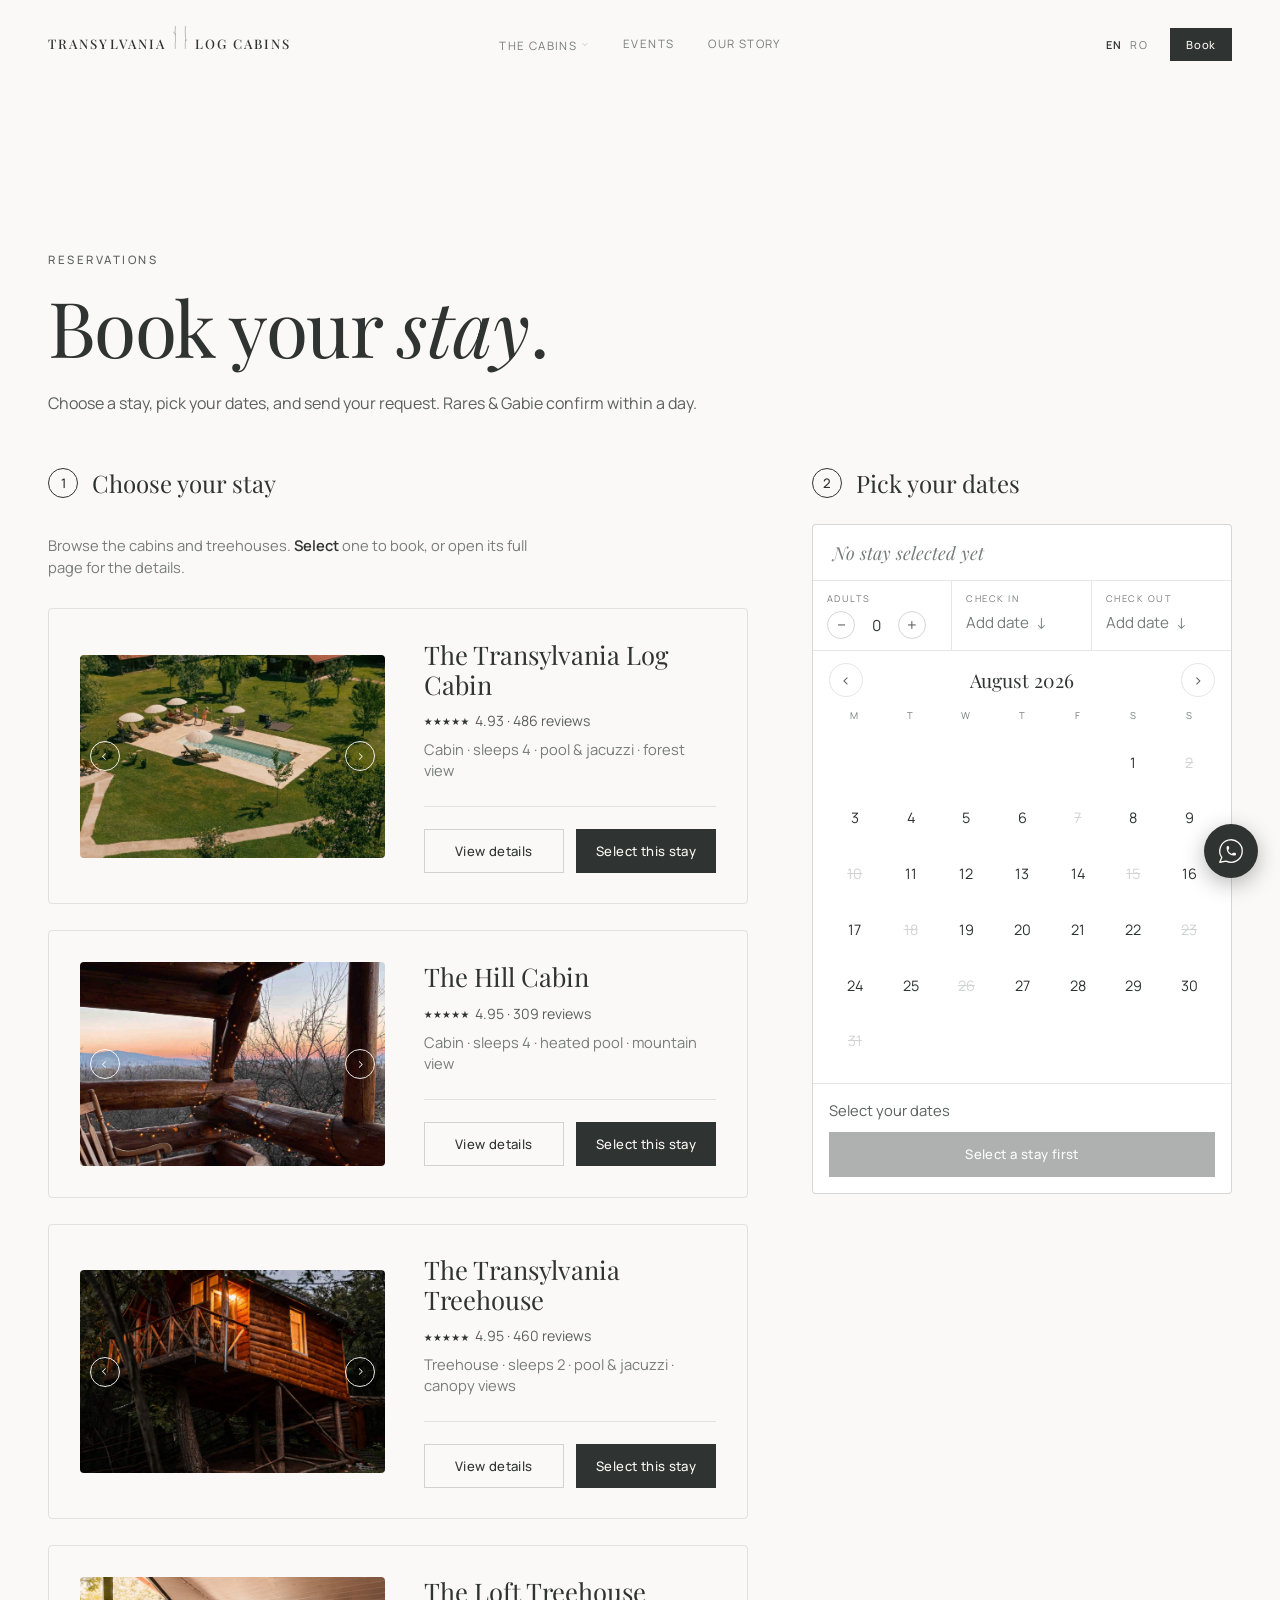
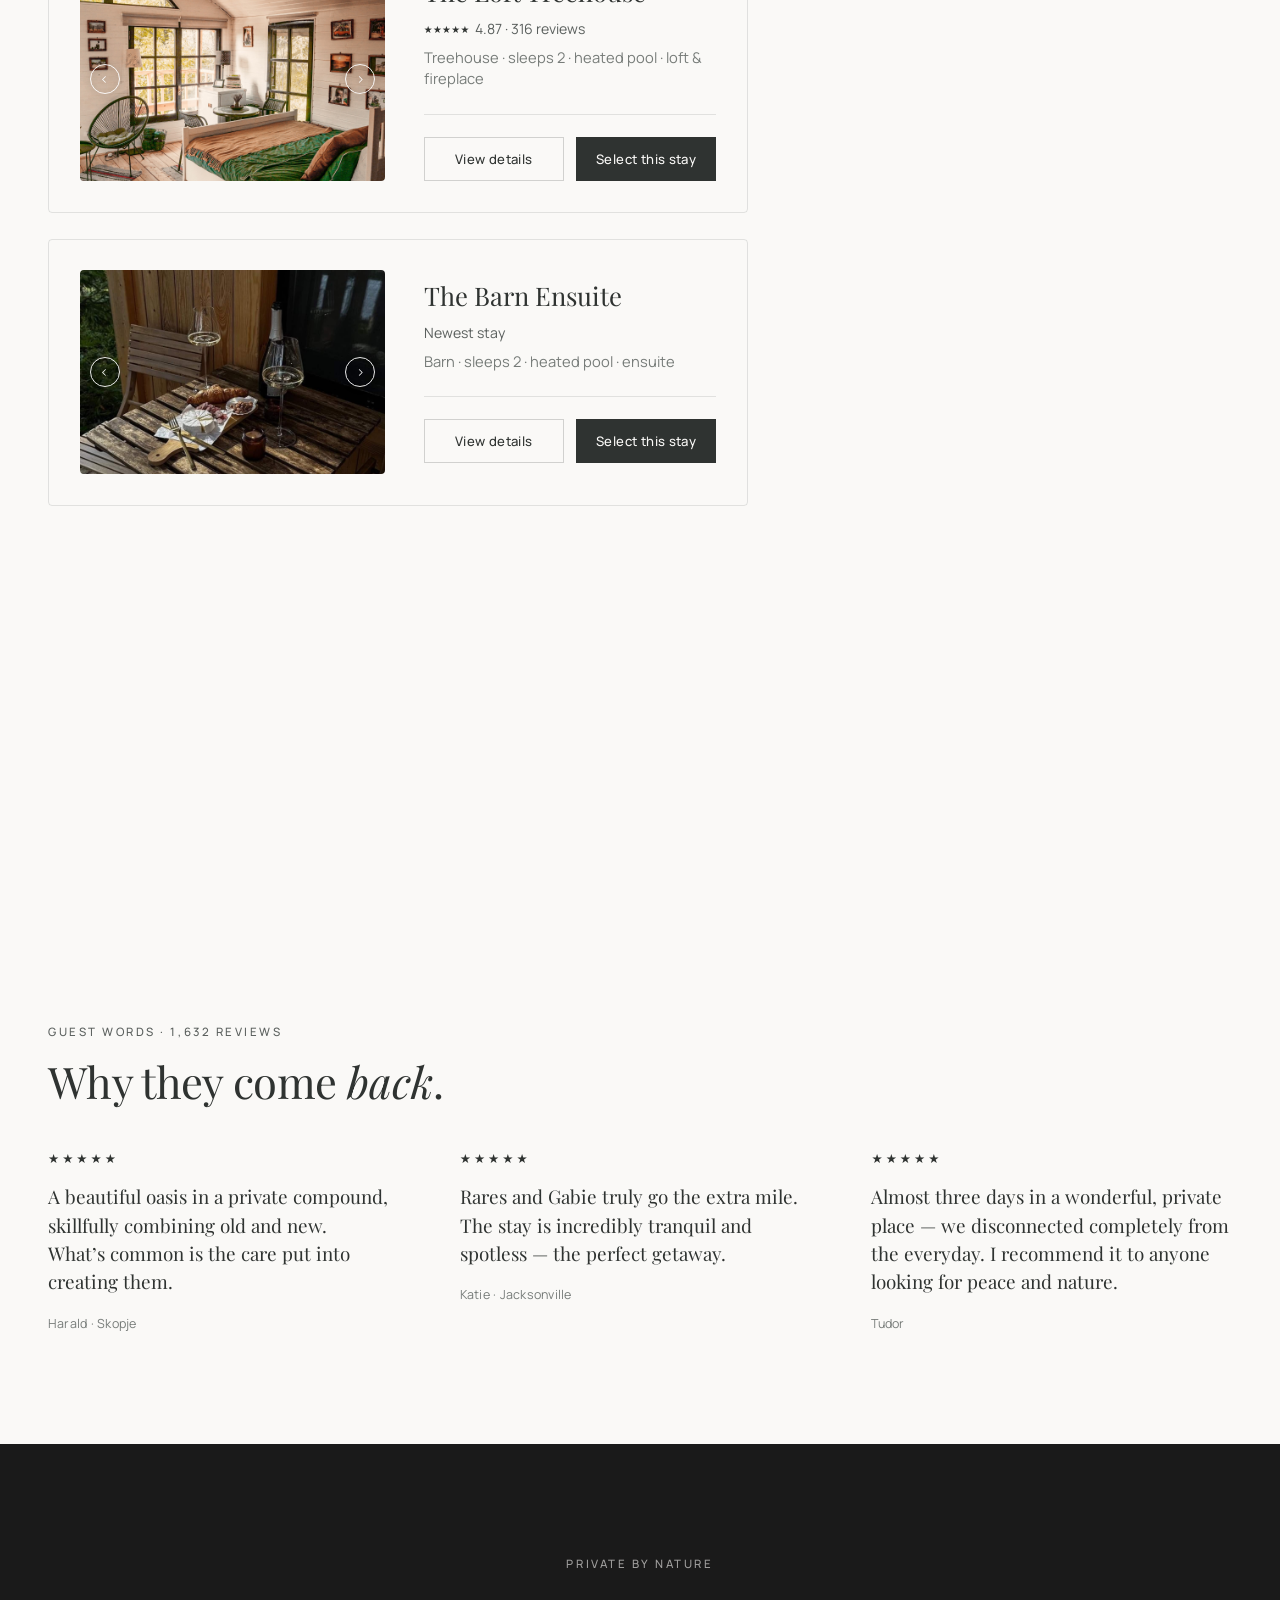
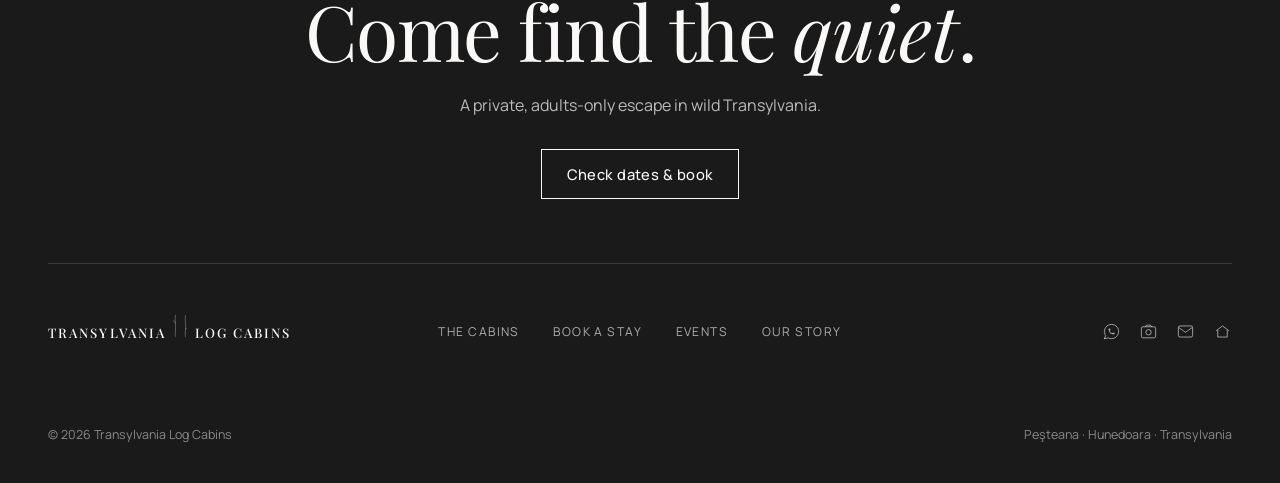
==== book.html @ 5adc0f2d "Booking popup polish: tighter spacing + clearer type hierarchy (centered header, left form); Send is" ====
<!doctype html>
<html lang="en">
<head>
  <meta charset="utf-8">
  <meta name="viewport" content="width=device-width, initial-scale=1">
  <meta name="color-scheme" content="light">
  <title>Book a stay &middot; Transylvania Log Cabins</title>
  <meta name="description" content="Choose a cabin or treehouse, pick your dates, and send your request to Rares &amp; Gabie — they confirm your dates within a day.">
  <link rel="preconnect" href="https://fonts.googleapis.com">
  <link rel="preconnect" href="https://fonts.gstatic.com" crossorigin>
  <link href="https://fonts.googleapis.com/css2?family=Manrope:wght@300;400;500;600&family=Playfair+Display:ital,wght@0,400;0,500;0,600;1,400&display=swap" rel="stylesheet">
  <link rel="stylesheet" href="ds/tlc.css?v=219">
</head>
<body>
  <div data-tlc-nav data-active="book"></div>
  <main>
    <section class="section" style="padding-bottom:clamp(30px,4vw,52px)">
      <div class="section-head">
        <span class="eyebrow">Reservations</span>
        <h1 class="display">Book your <span class="script">stay</span>.</h1>
        <p class="lead">Choose a stay, pick your dates, and send your request. Rares &amp; Gabie confirm within a day.</p>
      </div>
    </section>

    <section class="section" style="padding-top:0">
      <div class="book-layout" data-step="1">
        <div class="book-col-stay">
          <div class="book-step"><span class="book-step-num">1</span><span class="book-step-title">Choose your stay</span></div>
          <p class="book-step-hint">Browse the cabins and treehouses. <strong>Select</strong> one to book, or open its full page for the details.</p>
          <div class="book-picks">
            <div class="book-pick" data-stay="log-cabin" data-rate="175" data-name="The Transylvania Log Cabin" data-cap="4">
              <div class="book-pick-carousel">
                <div class="bpc-track"><figure><img src="photos/log-cabin/04.jpg" alt="The Transylvania Log Cabin" loading="lazy"></figure><figure><img src="photos/log-cabin/01.jpg" alt="The Transylvania Log Cabin" loading="lazy"></figure><figure><img src="photos/log-cabin/09.jpg" alt="The Transylvania Log Cabin" loading="lazy"></figure><figure><img src="photos/log-cabin/10.jpg" alt="The Transylvania Log Cabin" loading="lazy"></figure><figure><img src="photos/log-cabin/11.jpg" alt="The Transylvania Log Cabin" loading="lazy"></figure><figure><img src="photos/log-cabin/02.jpg" alt="The Transylvania Log Cabin" loading="lazy"></figure></div>
                <button type="button" class="bpc-btn prev" aria-label="Previous photo">&#8249;</button>
                <button type="button" class="bpc-btn next" aria-label="Next photo">&#8250;</button>
              </div>
              <div class="book-pick-body">
                <span class="book-pick-name">The Transylvania Log Cabin</span>
                <span class="book-pick-rating"><span class="sc-star">&#9733;&#9733;&#9733;&#9733;&#9733;</span> 4.93 &middot; 486 reviews</span>
                <span class="book-pick-meta">Cabin &middot; sleeps 4 &middot; pool &amp; jacuzzi &middot; forest view</span>
                <div class="book-pick-actions">
                  <button type="button" class="btn book-select">Select this stay</button>
                  <a class="btn btn-line book-details" href="stays/log-cabin.html">View details</a>
                </div>
              </div>
            </div>
            <div class="book-pick" data-stay="hill-cabin" data-rate="165" data-name="The Hill Cabin" data-cap="4">
              <div class="book-pick-carousel">
                <div class="bpc-track"><figure><img src="photos/hill/13.jpg" alt="The Hill Cabin" loading="lazy"></figure><figure><img src="photos/hill/03.jpg" alt="The Hill Cabin" loading="lazy"></figure><figure><img src="photos/hill/08.jpg" alt="The Hill Cabin" loading="lazy"></figure><figure><img src="photos/hill/06.jpg" alt="The Hill Cabin" loading="lazy"></figure><figure><img src="photos/hill/11.jpg" alt="The Hill Cabin" loading="lazy"></figure><figure><img src="photos/hill/05.jpg" alt="The Hill Cabin" loading="lazy"></figure></div>
                <button type="button" class="bpc-btn prev" aria-label="Previous photo">&#8249;</button>
                <button type="button" class="bpc-btn next" aria-label="Next photo">&#8250;</button>
              </div>
              <div class="book-pick-body">
                <span class="book-pick-name">The Hill Cabin</span>
                <span class="book-pick-rating"><span class="sc-star">&#9733;&#9733;&#9733;&#9733;&#9733;</span> 4.95 &middot; 309 reviews</span>
                <span class="book-pick-meta">Cabin &middot; sleeps 4 &middot; heated pool &middot; mountain view</span>
                <div class="book-pick-actions">
                  <button type="button" class="btn book-select">Select this stay</button>
                  <a class="btn btn-line book-details" href="stays/hill-cabin.html">View details</a>
                </div>
              </div>
            </div>
            <div class="book-pick" data-stay="treehouse" data-rate="155" data-name="The Transylvania Treehouse" data-cap="2">
              <div class="book-pick-carousel">
                <div class="bpc-track"><figure><img src="photos/treehouse/04.jpg" alt="The Transylvania Treehouse" loading="lazy"></figure><figure><img src="photos/treehouse/07.jpg" alt="The Transylvania Treehouse" loading="lazy"></figure><figure><img src="photos/treehouse/03.jpg" alt="The Transylvania Treehouse" loading="lazy"></figure><figure><img src="photos/treehouse/06.jpg" alt="The Transylvania Treehouse" loading="lazy"></figure><figure><img src="photos/treehouse/05.jpg" alt="The Transylvania Treehouse" loading="lazy"></figure><figure><img src="photos/treehouse/02.jpg" alt="The Transylvania Treehouse" loading="lazy"></figure></div>
                <button type="button" class="bpc-btn prev" aria-label="Previous photo">&#8249;</button>
                <button type="button" class="bpc-btn next" aria-label="Next photo">&#8250;</button>
              </div>
              <div class="book-pick-body">
                <span class="book-pick-name">The Transylvania Treehouse</span>
                <span class="book-pick-rating"><span class="sc-star">&#9733;&#9733;&#9733;&#9733;&#9733;</span> 4.95 &middot; 460 reviews</span>
                <span class="book-pick-meta">Treehouse &middot; sleeps 2 &middot; pool &amp; jacuzzi &middot; canopy views</span>
                <div class="book-pick-actions">
                  <button type="button" class="btn book-select">Select this stay</button>
                  <a class="btn btn-line book-details" href="stays/treehouse.html">View details</a>
                </div>
              </div>
            </div>
            <div class="book-pick" data-stay="loft-treehouse" data-rate="145" data-name="The Loft Treehouse" data-cap="2">
              <div class="book-pick-carousel">
                <div class="bpc-track"><figure><img src="photos/loft-treehouse/01.jpg" alt="The Loft Treehouse" loading="lazy"></figure><figure><img src="photos/loft-treehouse/13.jpg" alt="The Loft Treehouse" loading="lazy"></figure><figure><img src="photos/loft-treehouse/09.jpg" alt="The Loft Treehouse" loading="lazy"></figure><figure><img src="photos/loft-treehouse/04.jpg" alt="The Loft Treehouse" loading="lazy"></figure><figure><img src="photos/loft-treehouse/07.jpg" alt="The Loft Treehouse" loading="lazy"></figure><figure><img src="photos/loft-treehouse/14.jpg" alt="The Loft Treehouse" loading="lazy"></figure></div>
                <button type="button" class="bpc-btn prev" aria-label="Previous photo">&#8249;</button>
                <button type="button" class="bpc-btn next" aria-label="Next photo">&#8250;</button>
              </div>
              <div class="book-pick-body">
                <span class="book-pick-name">The Loft Treehouse</span>
                <span class="book-pick-rating"><span class="sc-star">&#9733;&#9733;&#9733;&#9733;&#9733;</span> 4.87 &middot; 316 reviews</span>
                <span class="book-pick-meta">Treehouse &middot; sleeps 2 &middot; heated pool &middot; loft &amp; fireplace</span>
                <div class="book-pick-actions">
                  <button type="button" class="btn book-select">Select this stay</button>
                  <a class="btn btn-line book-details" href="stays/loft-treehouse.html">View details</a>
                </div>
              </div>
            </div>
            <div class="book-pick" data-stay="barn-ensuite" data-rate="115" data-name="The Barn Ensuite" data-cap="2">
              <div class="book-pick-carousel">
                <div class="bpc-track"><figure><img src="photos/barn-ensuite/05.jpg" alt="The Barn Ensuite" loading="lazy"></figure><figure><img src="photos/barn-ensuite/04.jpg" alt="The Barn Ensuite" loading="lazy"></figure><figure><img src="photos/barn-ensuite/09.jpg" alt="The Barn Ensuite" loading="lazy"></figure><figure><img src="photos/barn-ensuite/08.jpg" alt="The Barn Ensuite" loading="lazy"></figure><figure><img src="photos/barn-ensuite/06.jpg" alt="The Barn Ensuite" loading="lazy"></figure><figure><img src="photos/barn-ensuite/01.jpg" alt="The Barn Ensuite" loading="lazy"></figure></div>
                <button type="button" class="bpc-btn prev" aria-label="Previous photo">&#8249;</button>
                <button type="button" class="bpc-btn next" aria-label="Next photo">&#8250;</button>
              </div>
              <div class="book-pick-body">
                <span class="book-pick-name">The Barn Ensuite</span>
                <span class="book-pick-rating">Newest stay</span>
                <span class="book-pick-meta">Barn &middot; sleeps 2 &middot; heated pool &middot; ensuite</span>
                <div class="book-pick-actions">
                  <button type="button" class="btn book-select">Select this stay</button>
                  <a class="btn btn-line book-details" href="stays/barn-ensuite.html">View details</a>
                </div>
              </div>
            </div>
          </div>
          <button type="button" class="btn book-continue" id="bookContinue" disabled>Select a stay to continue</button>
        </div>
        <aside>
          <button type="button" class="book-back" id="bookBack">&larr; Change stay</button>
          <div class="book-step"><span class="book-step-num">2</span><span class="book-step-title">Pick your dates</span></div>
          <div class="bw bw-side">
            <div class="bw-selected empty" id="bwStay">No stay selected yet</div>
            <div class="bw-bar">
              <div class="bw-field bw-field-adults"><span class="bw-lab">Adults</span><div class="bw-stepper"><button type="button" class="bw-step-btn" data-step="-1" aria-label="Fewer adults">&minus;</button><span class="bw-step-val" id="bwGuests" data-max="4">0</span><button type="button" class="bw-step-btn" data-step="1" aria-label="More adults">+</button></div></div>
              <div class="bw-field bw-date" id="bwFieldIn"><span class="bw-lab">Check in</span><span class="bw-val" id="bwIn">Add date</span></div>
              <div class="bw-field bw-date" id="bwFieldOut"><span class="bw-lab">Check out</span><span class="bw-val" id="bwOut">Add date</span></div>
            </div>
            <div class="bw-cal">
              <div class="bw-cal-head"><button type="button" id="bwPrev" aria-label="Previous month">&#8249;</button><span id="bwMonth">August 2026</span><button type="button" id="bwNext" aria-label="Next month">&#8250;</button></div>
              <div class="bw-grid" id="bwGrid"></div>
            </div>
            <div class="bw-foot">
              <div class="bw-price" id="bwPrice" hidden><span class="bw-price-calc" id="bwPriceCalc"></span><span class="bw-price-total" id="bwPriceTotal"></span></div><div class="bw-action"><span class="bw-summary" id="bwSummary">Select your dates</span><button type="button" class="btn" id="bwRequest" disabled>Select a stay first</button></div>
            </div>
          </div>
        </aside>
      </div>
    </section>

    <section class="section" style="padding-top:0">
      <div class="section-head" style="margin-bottom:44px">
        <span class="eyebrow">Guest words &middot; 1,632 reviews</span>
        <h2 class="display-sm">Why they come <span class="script">back</span>.</h2>
      </div>
      <div class="quotes">
        <blockquote class="quote"><div class="stars">&#9733;&#9733;&#9733;&#9733;&#9733;</div><p>A beautiful oasis in a private compound, skillfully combining old and new. What&rsquo;s common is the care put into creating them.</p><footer>Harald &middot; Skopje</footer></blockquote>
        <blockquote class="quote"><div class="stars">&#9733;&#9733;&#9733;&#9733;&#9733;</div><p>Rares and Gabie truly go the extra mile. The stay is incredibly tranquil and spotless &mdash; the perfect getaway.</p><footer>Katie &middot; Jacksonville</footer></blockquote>
        <blockquote class="quote"><div class="stars">&#9733;&#9733;&#9733;&#9733;&#9733;</div><p>Almost three days in a wonderful, private place &mdash; we disconnected completely from the everyday. I recommend it to anyone looking for peace and nature.</p><footer>Tudor</footer></blockquote>
      </div>
    </section>

    <!-- Mobile-only sticky action bar: keeps the primary CTA reachable without scrolling.
         Its buttons delegate to the existing inline Continue / Request handlers. -->
    <div class="book-cta-bar" id="bookCtaBar" aria-hidden="true">
      <div class="book-cta-info">
        <span class="book-cta-label" id="bookCtaLabel">Select a stay</span>
        <span class="book-cta-sub" id="bookCtaSub">Step 1 of 2</span>
      </div>
      <button type="button" class="btn" id="bookCtaBtn" disabled>Continue &rarr;</button>
    </div>
  </main>

  <!-- Review-and-send popup: opens on "Request to book"; keeps the calendar page uncluttered -->
  <div class="tlc-modal-backdrop" id="reqModal" aria-hidden="true">
    <div class="tlc-modal" role="dialog" aria-modal="true" aria-labelledby="rmTitle">
      <button type="button" class="tlc-modal-x" id="rmClose" aria-label="Close">&times;</button>
      <span class="eyebrow">Almost there</span>
      <h3 id="rmTitle">Send your <span class="script">request</span>.</h3>
      <p class="rm-summary" id="rmSummary"></p>
      <label class="rm-label" for="rmPhone">Your phone number</label>
      <input type="tel" id="rmPhone" class="rm-input" placeholder="+40 7xx xxx xxx" autocomplete="tel">
      <label class="rm-label" for="rmMsg">Your message <span>&mdash; edit it if you like</span></label>
      <textarea id="rmMsg" class="rm-textarea" rows="6"></textarea>
      <div class="tlc-modal-actions">
        <a class="btn is-disabled" id="rmSend" href="#" target="_blank" rel="noopener">Send on WhatsApp</a>
      </div>
      <p class="rm-note">This opens WhatsApp with your message ready to send to Rares &amp; Gabie.</p>
      <button type="button" class="rm-back" id="rmBack">&larr; Back</button>
    </div>
  </div>

  <div data-tlc-footer></div>
  <script src="ds/tlc.js?v=208"></script>
  <script>TLC.init({ active:"book", heroNav:false });</script>
  <script>
  (function(){
    var MN=['January','February','March','April','May','June','July','August','September','October','November','December'];
    var year=2026, month=7, ci=null, co=null, priceTotal=0, priceNights=0;
    var grid=document.getElementById('bwGrid'), ml=document.getElementById('bwMonth');
    var inEl=document.getElementById('bwIn'), outEl=document.getElementById('bwOut'), sum=document.getElementById('bwSummary'), g=document.getElementById('bwGuests');
    var gmax=+g.getAttribute('data-max')||2, adults=+g.textContent||0, stayLabel=document.getElementById('bwStay');
    var requestBtn=document.getElementById('bwRequest');
    if(!grid) return;
    function off(y,m,d){ return (((d*3)+(m*5))%8)<2; }
    function cmp(a,b){ return (a.y-b.y)||(a.m-b.m)||(a.d-b.d); }
    function fmt(o){ return o? (o.d+' '+MN[o.m].slice(0,3)) : 'Add date'; }
    function render(){ ml.textContent=MN[month]+' '+year;
      var h='<span class="dow">M</span><span class="dow">T</span><span class="dow">W</span><span class="dow">T</span><span class="dow">F</span><span class="dow">S</span><span class="dow">S</span>';
      var lead=(new Date(year,month,1).getDay()+6)%7, days=new Date(year,month+1,0).getDate();
      for(var i=0;i<lead;i++) h+='<span class="bw-day blank"></span>';
      for(var d=1;d<=days;d++){ var o={y:year,m:month,d:d}, c='bw-day'+(off(year,month,d)?' off':'');
        if(ci&&cmp(o,ci)===0) c+=' sel'; if(co&&cmp(o,co)===0) c+=' sel';
        if(ci&&co&&cmp(o,ci)>0&&cmp(o,co)<0) c+=' inrange';
        h+='<span class="'+c+'" data-d="'+d+'">'+d+'</span>'; } grid.innerHTML=h; }
    function foot(){ inEl.textContent=fmt(ci); inEl.classList.toggle('set',!!ci); outEl.textContent=fmt(co); outEl.classList.toggle('set',!!co);
      if(ci&&co){ sum.textContent = adults>=1 ? '' : 'Add your guests'; } else sum.textContent='Select your dates'; if(typeof refreshRequest==='function') refreshRequest(); updatePrice(); if(typeof updateCtaBar==='function') updateCtaBar(); updateDateUX(); }
    // Highlight the field the user should act on next — guests first, then check-in, then check-out.
    function updateDateUX(){
      var fa=document.querySelector('.bw-field-adults'), fin=document.getElementById('bwFieldIn'), fout=document.getElementById('bwFieldOut');
      if(!fin||!fout) return;
      // No field highlight at all — the date fields keep their static down-arrow cue.
      [fa,fin,fout].forEach(function(el){ if(el) el.classList.remove('is-active'); });
    }
    // Live price = the selected stay's nightly rate × nights, shown above the Request button.
    function updatePrice(){
      var el=document.getElementById('bwPrice'); if(!el) return;
      var rate = selected ? +selected.getAttribute('data-rate') : 0;
      if(rate && ci && co){
        priceNights=Math.round((new Date(co.y,co.m,co.d)-new Date(ci.y,ci.m,ci.d))/864e5);
        priceTotal=rate*priceNights;
        document.getElementById('bwPriceCalc').textContent='€'+rate+' × '+priceNights+' night'+(priceNights>1?'s':'');
        document.getElementById('bwPriceTotal').textContent='€'+priceTotal;
        el.hidden=false;
      } else { priceTotal=0; priceNights=0; el.hidden=true; }
    }
    grid.addEventListener('click',function(e){ var el=e.target.closest('.bw-day'); if(!el||el.classList.contains('blank')||el.classList.contains('off')) return;
      var o={y:year,m:month,d:+el.dataset.d}; if(!ci||(ci&&co)){ ci=o; co=null; } else if(cmp(o,ci)>0){ co=o; } else { co=ci; ci=o; } render(); foot(); });
    document.getElementById('bwPrev').addEventListener('click',function(){ month--; if(month<0){month=11;year--;} render(); });
    document.getElementById('bwNext').addEventListener('click',function(){ month++; if(month>11){month=0;year++;} render(); });
    Array.prototype.forEach.call(document.querySelectorAll('.bw-step-btn'),function(b){ b.addEventListener('click',function(){ adults=Math.max(0,Math.min(gmax,adults+(+b.getAttribute('data-step')))); g.textContent=adults; foot(); }); });

    // --- Stay selection: click Select to choose (or click again to deselect) ---
    var picks=document.querySelectorAll('.book-pick');
    var selected=null;
    var cont=document.getElementById('bookContinue');
    function setBtn(p,on){ var b=p.querySelector('.book-select'); if(b) b.textContent = on ? 'Selected ✓' : 'Select this stay'; p.classList.toggle('selected', on); }
    function updateStep2(){
      if(selected){
        stayLabel.textContent=selected.getAttribute('data-name'); stayLabel.classList.remove('empty');
        gmax=+selected.getAttribute('data-cap'); adults=Math.min(adults,gmax); g.setAttribute('data-max',gmax); g.textContent=adults;
        if(cont){ cont.disabled=false; cont.textContent='Continue to dates →'; }
      } else {
        stayLabel.textContent='No stay selected yet'; stayLabel.classList.add('empty');
        if(cont){ cont.disabled=true; cont.textContent='Select a stay to continue'; }
      }
      foot();
    }
    // The Request CTA is enabled ONLY when a stay AND both dates are chosen; otherwise it stays
    // disabled and says what's still missing. foot() calls this on every stay/date/guest change.
    function refreshRequest(){
      var ok = !!selected && adults>=1 && !!ci && !!co;
      requestBtn.disabled = !ok;
      requestBtn.textContent = ok ? 'Request to book'
        : !selected ? 'Select a stay first'
        : adults<1 ? 'Add guests first'
        : 'Pick your dates first';
    }
    var col=document.querySelector('.book-col-stay');
    var layoutEl=document.querySelector('.book-layout');
    var asideEl=layoutEl.querySelector('aside');
    var headEl=col.querySelector('.book-step');
    // Desktop: reserve room below the last card so the sticky Step 2 panel can stay pinned even
    // when the bottom card is scrolled up under the header — otherwise it gets dragged off.
    function padForSticky(){
      col.style.paddingBottom='0px';
      if(window.innerWidth<=900) return;
      var last=picks[picks.length-1]; if(!last) return;
      var lastTop=last.getBoundingClientRect().top+window.scrollY;
      var layBottom=layoutEl.getBoundingClientRect().bottom+window.scrollY;
      var need=(lastTop-(100+headEl.offsetHeight))+100+asideEl.offsetHeight-layBottom;
      col.style.paddingBottom=Math.max(0,Math.round(need))+'px';
    }
    // Bring the selected card's top just under the pinned "Choose your stay" header.
    function scrollCardUnderHeader(p){
      if(window.innerWidth<=900) return;
      var y=p.getBoundingClientRect().top+window.scrollY-(100+headEl.offsetHeight+8);
      window.scrollTo({top:Math.max(0,y),behavior:'smooth'});
    }
    Array.prototype.forEach.call(picks,function(p){
      var btn=p.querySelector('.book-select'); if(!btn) return;
      btn.addEventListener('click',function(){
        if(selected===p){ setBtn(p,false); selected=null; }
        else { if(selected) setBtn(selected,false); setBtn(p,true); selected=p; scrollCardUnderHeader(p); }
        updateStep2();
      });
    });

    // --- Mobile sticky action bar: reflects the current step's primary action ---
    var ctaBar=document.getElementById('bookCtaBar');
    var ctaLabel=document.getElementById('bookCtaLabel');
    var ctaSub=document.getElementById('bookCtaSub');
    var ctaBtn=document.getElementById('bookCtaBtn');
    function updateCtaBar(){
      if(!ctaBar) return;
      var onStep2=layoutEl.getAttribute('data-step')==='2', show;
      if(onStep2){
        show=true;
        ctaLabel.textContent=selected?selected.getAttribute('data-name'):'Your stay';
        ctaSub.textContent = priceTotal ? ('€'+priceTotal+' · '+priceNights+' night'+(priceNights>1?'s':'')) : ((sum&&sum.textContent)||'Step 2 of 2');
        ctaBtn.textContent=requestBtn.textContent;
        ctaBtn.disabled=requestBtn.disabled;
      } else {
        show=!!selected;
        if(selected){
          ctaLabel.textContent=selected.getAttribute('data-name');
          ctaSub.textContent='Step 1 of 2';
          ctaBtn.textContent='Continue to dates →';
          ctaBtn.disabled=false;
        }
      }
      ctaBar.classList.toggle('show',show);
      ctaBar.setAttribute('aria-hidden',show?'false':'true');
      document.body.classList.toggle('book-cta-open',show);
    }
    if(ctaBtn) ctaBtn.addEventListener('click',function(){
      if(ctaBtn.disabled) return;
      if(layoutEl.getAttribute('data-step')==='2'){ requestBtn.click(); }
      else { goStep('2'); }
    });

    render(); updateStep2();
    padForSticky(); window.addEventListener('resize',padForSticky);
    // Reveal the header's paper cover only while the header is pinned, so it never
    // paints over the intro copy when the page is scrolled to the top.
    function toggleStuck(){ headEl.classList.toggle('is-stuck', headEl.getBoundingClientRect().top<=101); }
    window.addEventListener('scroll',toggleStuck,{passive:true}); window.addEventListener('resize',toggleStuck); toggleStuck();

    // Mobile wizard: step 1 (choose) -> step 2 (dates) as separate screens.
    var layout=document.querySelector('.book-layout');
    var back=document.getElementById('bookBack');
    function goStep(n){ layout.setAttribute('data-step',n); if(typeof updateCtaBar==='function') updateCtaBar(); var y=layout.getBoundingClientRect().top+window.scrollY-90; window.scrollTo({top:Math.max(0,y),behavior:'smooth'}); }
    if(cont) cont.addEventListener('click',function(){ if(cont.disabled) return; goStep('2'); });
    if(back) back.addEventListener('click',function(){ goStep('1'); });

    // --- Review & send popup: check the info, edit the message, then hand off to WhatsApp ---
    var HOST_WA='40737243214'; // Rares & Gabie's WhatsApp — confirm/replace
    var modal=document.getElementById('reqModal'),
        rmSummary=document.getElementById('rmSummary'),
        rmPhone=document.getElementById('rmPhone'),
        rmMsg=document.getElementById('rmMsg'),
        rmSend=document.getElementById('rmSend'),
        rmBack=document.getElementById('rmBack'),
        rmClose=document.getElementById('rmClose'),
        msgEdited=false;
    function nightsWord(n){ return n+' night'+(n>1?'s':''); }
    function guestsWord(n){ return n+' guest'+(n>1?'s':''); }
    function buildMsg(){
      var name=selected?selected.getAttribute('data-name'):'', phone=rmPhone.value.trim();
      return 'Hi Rares & Gabie! I’d like to request '+name+' from '+fmt(ci)+' to '+fmt(co)+
        ' ('+nightsWord(priceNights)+'), for '+guestsWord(adults)+'.'+
        (phone?(' My phone: '+phone+'.'):'')+' Looking forward to hearing from you!';
    }
    function updateSend(){
      var ok=rmPhone.value.trim().length>=6;
      rmSend.classList.toggle('is-disabled',!ok);
      rmSend.setAttribute('href', ok ? ('https://wa.me/'+HOST_WA+'?text='+encodeURIComponent(rmMsg.value)) : '#');
    }
    function syncMsg(){ if(!msgEdited){ rmMsg.value=buildMsg(); } updateSend(); }
    function openModal(){
      msgEdited=false;
      rmSummary.textContent=selected.getAttribute('data-name')+' · '+fmt(ci)+' → '+fmt(co)+' · '+nightsWord(priceNights)+' · '+guestsWord(adults);
      rmMsg.value=buildMsg(); updateSend();
      modal.classList.add('open'); modal.setAttribute('aria-hidden','false'); document.body.style.overflow='hidden';
      setTimeout(function(){ rmPhone.focus(); },60);
    }
    function closeModal(){ modal.classList.remove('open'); modal.setAttribute('aria-hidden','true'); document.body.style.overflow=''; }
    requestBtn.addEventListener('click',function(){ if(!requestBtn.disabled) openModal(); });
    rmPhone.addEventListener('input',syncMsg);
    rmMsg.addEventListener('input',function(){ msgEdited=true; updateSend(); });
    rmBack.addEventListener('click',closeModal);
    rmClose.addEventListener('click',closeModal);
    modal.addEventListener('click',function(e){ if(e.target===modal) closeModal(); });
    document.addEventListener('keydown',function(e){ if(e.key==='Escape'&&modal.classList.contains('open')) closeModal(); });
    rmSend.addEventListener('click',function(e){ if(rmSend.classList.contains('is-disabled')){ e.preventDefault(); rmPhone.focus(); } else { closeModal(); } });
  })();
  </script>
  <script>
  (function(){ Array.prototype.forEach.call(document.querySelectorAll('.book-pick-carousel'),function(car){
    var track=car.querySelector('.bpc-track');
    Array.prototype.forEach.call(car.querySelectorAll('.bpc-btn'),function(b){
      b.addEventListener('click',function(e){ e.preventDefault(); e.stopPropagation();
        var dir=b.classList.contains('next')?1:-1; track.scrollBy({left:dir*track.clientWidth,behavior:'smooth'}); }); }); }); })();
  </script>
</body>
</html>
---- ds/tlc.css ----
/* ==========================================================================
   TRANSYLVANIA LOG CABINS — tlc.css
   One shared stylesheet for the whole site + brand toolkit.
   Editorial · monochrome · big-vs-small type · the images are the only colour.

   Fonts are loaded in each page's <head> (Google Fonts):
     Fraunces  — display serif (big headlines)
     Inter     — body / UI / small labels
     Ephesis   — calligraphy accent (signature phrases only)

   HOW THIS FILE IS ORGANISED
     1. Tokens (:root)      6. Nav
     2. Reset               7. Footer
     3. Typography          8. Layout: sections + widths
     4. Buttons             9. Components (image, gallery, card, form, book)
     5. Base                10. Responsive
   ========================================================================== */

/* ===== 1. TOKENS — the whole brand in one place ========================== */
:root{
  /* This is a light-only brand. Declare it so no viewer's dark mode inverts it. */
  color-scheme: light;
  /* — Colour: monochrome only. The photography is the colour. — */
  --ink:        #2F3331;   /* warm charcoal — headings/primary text */
  --ink-2:      #5B605E;   /* muted gray-green — body text */
  --ink-3:      #777C79;   /* captions, meta */
  --paper:      #FAF9F7;   /* page background — warm off-white */
  --surface:    #FFFFFF;   /* cards / raised surfaces */
  --line:       rgba(47,51,49,0.12);  /* hairlines */
  --line-2:     rgba(47,51,49,0.20);  /* stronger hairline */
  --invert-bg:  #1A1A1A;   /* full-bleed dark editorial sections */
  --invert-ink: #FAF9F7;   /* text on dark */
  --overlay:    rgba(26,26,26,0.34);  /* image scrim for legible text */
  --sel:        #EDE9E1;   /* THE one selected / hover / in-range tint — reuse everywhere */

  /* — Radius: editorial = almost square — */
  --r-sm: 2px;  --r-md: 4px;  --r-pill: 999px;

  /* — Layout widths — */
  --container:      none;    /* frame fills the viewport minus the gutter at any size */
  --content:        1200px;  /* comfortable content column */
  --content-narrow:  760px;  /* editorial prose / forms */
  --gutter:           48px;  /* page side padding — even all around */

  /* — Vertical rhythm: ONE token = a section's top AND bottom padding.
       Adjacent sections stack their halves → every gap is identical.
       The mobile override below rescales the entire site at once. — */
  --section-y:        112px;
  --section-y-tight:   72px;
  --nav-clear:        140px;  /* extra top pad so first content clears the overlaid nav */
  --hero-min:         92vh;   /* full-bleed hero height */

  /* — Type — */
  --font-display: "Playfair Display", Georgia, "Times New Roman", serif;
  --font-body:    "Manrope", system-ui, -apple-system, sans-serif;
  /* Accent = the display serif in italic (one emphasised word inside a headline). */
  --font-accent:  "Playfair Display", Georgia, "Times New Roman", serif;

  --track-label: 0.22em;   /* tracked uppercase labels */
  --lh-tight:    1.02;     /* big display leading */
  --lh-body:     1.65;     /* readable prose leading */

  --ease: cubic-bezier(.22,.61,.36,1);
}

@media (max-width: 760px){
  :root{
    --section-y:      54px;
    --section-y-tight:38px;
    --gutter:         22px;
    --hero-min:       86vh;
    /* Nav is ~94px tall on mobile — clear it with a little air, not the desktop +140px
       (which left a big dead gap under the nav on phones). */
    --nav-clear:      58px;
  }
}

/* ===== 2. RESET ========================================================== */
*,*::before,*::after{ box-sizing:border-box; }
html{ -webkit-text-size-adjust:100%; scroll-behavior:smooth; background:var(--paper); color:var(--ink); }
body{ margin:0; background:var(--paper); color:var(--ink); }
img,svg,video{ display:block; max-width:100%; }
button,input,select,textarea{ font:inherit; color:inherit; }
a{ color:inherit; }
h1,h2,h3,h4,p,figure,blockquote{ margin:0; }
ul,ol{ margin:0; padding:0; list-style:none; }

/* ===== 3. TYPOGRAPHY ===================================================== */
/* Display serif — dramatic scale via clamp(). Big is the point. */
.display{
  font-family:var(--font-display);
  font-weight:400;                 /* Playfair Display regular reads elegant large */
  font-size:clamp(2.6rem, 6vw, 5rem);
  line-height:1.08;
  letter-spacing:-0.02em;
  color:var(--ink);
}
.display-xl{
  font-size:clamp(3.2rem, 8.5vw, 6.6rem);
}
.display-sm{
  font-family:var(--font-display);
  font-weight:400;
  font-size:clamp(1.8rem, 3.4vw, 2.8rem);
  line-height:1.14;
  letter-spacing:-0.015em;
  color:var(--ink);
}
.title{
  font-family:var(--font-display);
  font-weight:400;
  font-size:clamp(1.3rem,2vw,1.7rem);
  line-height:1.2;
  color:var(--ink);
}

/* Accent word — Bodoni Moda italic on ONE word inside a headline, for contrast.
   It inherits the surrounding headline's size and sits inline. RULE: never wrap
   a whole phrase in this; one word per headline, sparingly.
   (Class is named .script for historical reasons; it is not a script/calligraphy.) */
.script{
  font-family:var(--font-accent);
  font-weight:400;
  font-style:italic;         /* Playfair italic — one emphasised word in a headline */
  font-size:1em;
  letter-spacing:0;
  display:inline;
}

/* Small label — tracked uppercase. The "small" half of big-vs-small. */
.eyebrow{
  font-family:var(--font-body);
  font-weight:500;
  font-size:.72rem;
  letter-spacing:var(--track-label);
  text-transform:uppercase;
  color:var(--ink-2);
}

/* Body copy */
/* Body is deliberately small so the display type dominates — the big/small
   contrast is the elegance. Keep leading generous to stay readable. */
/* Reading text: a simple sans at LIGHT weight — light reads elegant, and
   sans-against-serif gives clean contrast with the Fraunces titles. */
.lead{
  font-family:var(--font-body);
  font-weight:400;
  font-size:clamp(1rem,1.05vw,1.1rem);
  line-height:1.7;
  letter-spacing:0;
  color:var(--ink-2);
}
.prose{
  font-family:var(--font-body);
  font-weight:400;
  font-size:0.98rem;
  line-height:1.75;
  letter-spacing:0;
  color:var(--ink-2);
}
.prose p + p{ margin-top:1.1em; }
.caption{
  font-family:var(--font-body);
  font-size:.8rem;
  letter-spacing:.01em;
  color:var(--ink-3);
}

/* ===== 4. BUTTONS ======================================================== */
.btn{
  --_bg:var(--ink); --_fg:var(--paper); --_bd:var(--ink);
  display:inline-flex; align-items:center; gap:.55em;
  font-family:var(--font-body); font-weight:500; font-size:.82rem;
  letter-spacing:.03em;
  padding:.95em 1.7em;
  background:var(--_bg); color:var(--_fg);
  border:1px solid var(--_bd); border-radius:0;
  cursor:pointer; text-decoration:none; white-space:nowrap;
  transition:background .3s var(--ease), color .3s var(--ease), border-color .3s var(--ease);
}
.btn:hover{ --_bg:transparent; --_fg:var(--ink); }
/* Ghost / outline — the quiet secondary */
.btn-line{ --_bg:transparent; --_fg:var(--ink); --_bd:var(--line-2); }
.btn-line:hover{ --_bg:var(--ink); --_fg:var(--paper); --_bd:var(--ink); }
.btn:disabled, .btn[disabled]{ opacity:.38; cursor:not-allowed; }
.btn:disabled:hover{ --_bg:var(--ink); --_fg:var(--paper); --_bd:var(--ink); }
/* On dark sections */
.on-invert .btn{ --_bg:var(--paper); --_fg:var(--ink); --_bd:var(--paper); }
.on-invert .btn:hover{ --_bg:transparent; --_fg:var(--paper); }
.on-invert .btn-line{ --_bg:transparent; --_fg:var(--paper); --_bd:rgba(251,250,247,.4); }
.on-invert .btn-line:hover{ --_bg:var(--paper); --_fg:var(--ink); --_bd:var(--paper); }

/* A quiet underlined text link (editorial) */
.link-underline{
  font-family:var(--font-body); font-weight:500; font-size:.85rem;
  letter-spacing:.02em; text-decoration:none; color:var(--ink);
  border-bottom:1px solid var(--line-2); padding-bottom:2px;
  transition:border-color .3s var(--ease);
}
.link-underline:hover{ border-color:var(--ink); }

/* ===== 5. BASE =========================================================== */
body{
  font-family:var(--font-body);
  background:var(--paper); color:var(--ink);
  -webkit-font-smoothing:antialiased; text-rendering:optimizeLegibility;
}
::selection{ background:var(--ink); color:var(--paper); }
:focus-visible{ outline:2px solid var(--ink); outline-offset:3px; }

/* ===== 6. NAV ============================================================ */
.tlc-nav{
  position:absolute; top:0; left:0; right:0; z-index:40;
  padding:26px var(--gutter);
}
.tlc-nav.is-fixed{
  position:fixed; background:rgba(251,250,247,.86);
  backdrop-filter:saturate(140%) blur(10px);
  border-bottom:1px solid var(--line); padding-top:18px; padding-bottom:18px;
}
.tlc-nav-inner{
  max-width:var(--container); margin:0 auto; position:relative;
  display:flex; align-items:baseline; justify-content:space-between; gap:24px;
}
.tlc-brand{
  font-family:var(--font-display); font-weight:500;
  font-size:clamp(.82rem, 1vw, .98rem); letter-spacing:.16em; text-transform:uppercase;
  color:var(--ink); text-decoration:none; line-height:1; white-space:nowrap;
}
/* Timber flourish flanking LOG — a small cluster of thin vertical "log" strokes */
/* Log mark sits ON the text baseline — grounded, feet level with the letters. */
.tlc-brand .lm{ display:inline-block; height:1.75em; width:auto; margin:0 .5em;
  vertical-align:baseline; opacity:.65; }
.tlc-brand .tlc-log{ letter-spacing:.26em; padding-left:.26em; }
.tlc-brand small{
  font-family:var(--font-body); font-weight:500; font-size:.6rem;
  letter-spacing:.2em; text-transform:uppercase; color:var(--ink-3);
}
.tlc-nav.on-hero .tlc-brand,
.tlc-nav.on-hero .tlc-links a{ color:var(--paper); }
.tlc-nav.on-hero .tlc-brand small{ color:rgba(251,250,247,.7); }
.tlc-nav.is-fixed .tlc-brand{ color:var(--ink); }
.tlc-nav.is-fixed .tlc-links a{ color:var(--ink-3); }
.tlc-nav.is-fixed .tlc-brand small{ color:var(--ink-3); }
.tlc-links{ display:flex; align-items:center; justify-content:center; gap:34px;
  position:absolute; left:50%; top:50%; transform:translate(-50%,-50%); }
.tlc-links a{
  font-family:var(--font-body); font-weight:400; font-size:.72rem;
  letter-spacing:.12em; text-transform:uppercase; text-decoration:none; color:var(--ink-3);
  transition:opacity .25s var(--ease);
}
.tlc-links a:hover{ color:var(--ink); opacity:1; }
.tlc-links .btn{ font-size:.7rem; letter-spacing:.06em; padding:.72em 1.35em; color:var(--paper); }
/* Right nav cluster: language switcher + Book CTA anchored to the far edge */
.tlc-nav-right{ display:flex; align-items:center; gap:22px; }
.tlc-nav-right .tlc-lang{ margin-left:0; }
.tlc-nav-book{ font-size:.7rem; letter-spacing:.06em; padding:.72em 1.35em; color:var(--paper); }
.tlc-nav-book:hover{ color:var(--ink); border-color:var(--ink); }
.tlc-nav.on-hero .tlc-nav-book{ --_bg:var(--paper); --_fg:var(--ink); --_bd:var(--paper); color:var(--ink); }
.tlc-nav.on-hero .tlc-nav-book:hover{ --_bg:transparent; color:var(--paper); border-color:var(--paper); }
.tlc-nav.is-fixed .tlc-nav-book{ --_bg:var(--ink); --_fg:var(--paper); color:var(--paper); }
.tlc-nav.is-fixed .tlc-nav-book:hover{ --_bg:transparent; color:var(--ink); border-color:var(--ink); }
@media(max-width:760px){ .tlc-nav-right{ display:none; } }
/* Book button stays a readable pill in the fixed (scrolled) state too —
   the generic .is-fixed link colour was turning its text dark-on-dark. */
.tlc-nav.is-fixed .tlc-links a.btn{ --_bg:var(--ink); --_fg:var(--paper); color:var(--paper); }
.tlc-nav.is-fixed .tlc-links a.btn:hover{ --_bg:transparent; color:var(--ink); border-color:var(--ink); }

/* Language switcher (EN / RO) */
.tlc-lang{ display:flex; align-items:center; gap:8px; margin-left:22px; }
.tlc-lang button{ background:none; border:0; cursor:pointer; padding:2px 0; font-family:var(--font-body);
  font-size:.68rem; letter-spacing:.12em; text-transform:uppercase; color:var(--ink-3); transition:color .2s var(--ease); }
.tlc-lang button.is-on{ color:var(--ink); font-weight:600; }
.tlc-lang button:hover{ color:var(--ink); }
.tlc-nav.on-hero .tlc-lang button{ color:rgba(250,249,247,.6); }
.tlc-nav.on-hero .tlc-lang button.is-on{ color:var(--paper); }
.tlc-lang-drawer{ display:none; margin-top:22px; }
@media(max-width:760px){
  .tlc-lang:not(.tlc-lang-drawer){ display:none; }
  .tlc-lang-drawer{ display:flex; justify-content:center; gap:14px; }
  .tlc-lang-drawer button{ font-size:1rem; }
}
.tlc-nav.on-hero .tlc-links a.btn{ --_bg:var(--paper); --_fg:var(--ink); --_bd:var(--paper); color:var(--ink); }
.tlc-nav.on-hero .tlc-links a.btn:hover{ --_bg:transparent; color:var(--paper); border-color:var(--paper); }

/* Hamburger + mobile drawer */
.tlc-burger{ display:none; background:none; border:0; padding:8px; cursor:pointer; }
.tlc-burger span{ display:block; width:24px; height:1.5px; background:currentColor; margin:5px 0; transition:transform .3s var(--ease), opacity .3s var(--ease); }
.tlc-nav.on-hero .tlc-burger{ color:var(--paper); }
.tlc-nav.is-fixed .tlc-burger{ color:var(--ink); }
.tlc-drawer{
  position:fixed; inset:0; z-index:60; background:var(--paper); overflow-y:auto;
  transform:translateY(-100%); transition:transform .45s var(--ease); visibility:hidden;
}
.tlc-drawer.open{ transform:translateY(0); visibility:visible; }
.tlc-drawer-inner{ min-height:100%; display:flex; flex-direction:column; align-items:stretch;
  padding:30px var(--gutter) 40px; }
/* Brand at the top of the menu for continuity */
.tlc-drawer-brand{ align-self:flex-start; font-size:.82rem; color:var(--ink); text-decoration:none; margin-bottom:54px; }
/* Category label — "The Cabins" grouping the stays */
.tlc-drawer-cat{ display:block; font-family:var(--font-body); font-size:.7rem; letter-spacing:.2em;
  text-transform:uppercase; color:var(--ink-3); margin-bottom:16px; }
.tlc-drawer-group{ margin-bottom:38px; }
/* Each stay — serif name on the left, small capacity tag on the right */
.tlc-drawer-stay{ display:flex; align-items:baseline; justify-content:space-between; gap:18px;
  text-decoration:none; padding:13px 0; }
.tlc-drawer-stay-name{ font-family:var(--font-display); font-size:1.5rem; line-height:1.15; color:var(--ink);
  transition:opacity .18s ease; }
.tlc-drawer-stay:hover .tlc-drawer-stay-name{ opacity:.6; }
.tlc-drawer-meta{ font-family:var(--font-body); font-size:.64rem; letter-spacing:.14em; text-transform:uppercase;
  color:var(--ink-3); white-space:nowrap; }
/* Standalone links (Events, Our story), set off by a hairline */
.tlc-drawer-links{ display:flex; flex-direction:column; gap:2px; padding-top:30px; border-top:1px solid var(--line); }
/* Tap targets, but tighter than the stays so Events / Our story read as one pair. */
.tlc-drawer-link{ font-family:var(--font-display); font-size:1.5rem; line-height:1.15; color:var(--ink);
  text-decoration:none; padding:9px 0; transition:opacity .18s ease; }
.tlc-drawer-link:hover{ opacity:.6; }
.tlc-drawer-book{ margin-top:36px; width:100%; justify-content:center; text-align:center; font-size:.9rem; }
/* × sits on the wordmark's text centerline (the tall log-mark makes the brand box
   run high, so the close is nudged down to match the caps, not the box). Right edge
   aligns with the content gutter, so × lines up over the wordmark's right end. */
.tlc-drawer-close{ position:absolute; top:33px; right:var(--gutter); z-index:2; background:none; border:0; font-size:1.7rem; line-height:1; cursor:pointer; color:var(--ink); }
.tlc-lang-drawer{ align-self:flex-start; margin-top:30px; }
body.drawer-open{ overflow:hidden; }

/* ===== 7. FOOTER ========================================================= */
.tlc-footer{
  background:var(--invert-bg); color:var(--invert-ink);
  padding:var(--section-y) var(--gutter) 40px;
}
.tlc-footer-inner{ max-width:var(--container); margin:0 auto; }
.tlc-footer-top{
  display:grid; grid-template-columns:1.4fr 1fr 1fr; gap:48px;
  padding-bottom:56px; border-bottom:1px solid rgba(251,250,247,.16);
}
.tlc-footer .tlc-brand{ color:var(--invert-ink); font-size:.82rem; }
/* Footer CTA band — the closing call, folded into the footer on black */
.tlc-footer-cta{ text-align:center; margin:0 auto; }
.tlc-footer-cta .eyebrow{ display:block; margin-bottom:18px; color:rgba(250,249,247,.6); }
.tlc-footer-cta .display{ color:var(--invert-ink); }
.tlc-footer-cta .lead{ color:rgba(250,249,247,.72); margin:20px auto 30px; max-width:54ch; text-wrap:balance; }
/* Ghost on the dark footer: white border + white text, transparent fill; fills white on hover. */
.tlc-footer-cta .btn{ --_bg:transparent; --_fg:var(--paper); --_bd:var(--paper); color:var(--paper); border-color:var(--paper); }
.tlc-footer-cta .btn:hover{ --_bg:var(--paper); color:var(--ink); border-color:var(--paper); }
.tlc-footer .tlc-brand small{ color:rgba(251,250,247,.55); }
.tlc-footer h4{
  font-family:var(--font-body); font-weight:500; font-size:.72rem;
  letter-spacing:var(--track-label); text-transform:uppercase;
  color:rgba(251,250,247,.55); margin-bottom:16px;
}
.tlc-footer li{ margin-bottom:10px; }
.tlc-footer .fi{ width:15px; height:15px; display:inline-block; vertical-align:-2px; margin-right:9px; opacity:.85; }
.tlc-footer a{ text-decoration:none; color:rgba(251,250,247,.85); font-size:.92rem; transition:color .25s var(--ease); }
.tlc-footer a:hover{ color:var(--invert-ink); }
.tlc-footer-bottom{
  display:flex; justify-content:space-between; align-items:center; gap:16px;
  padding-top:26px; font-size:.78rem; color:rgba(251,250,247,.5); flex-wrap:wrap;
}
/* A phrase, not one word → uses the display face (Fraunces) italic, NOT the accent. */
.tlc-footer-tagline{ font-family:var(--font-display); font-style:italic; font-weight:400; font-size:1.5rem; color:var(--invert-ink); }

/* ===== 8. LAYOUT — sections + widths ==================================== */
/* Every section owns HALF the gap top and bottom → uniform rhythm. */
.section{ padding:var(--section-y) var(--gutter); }
.section-tight{ padding:var(--section-y-tight) var(--gutter); }
.section-invert{ background:var(--invert-bg); color:var(--invert-ink); }
.section-invert .display,.section-invert .display-sm,.section-invert .title{ color:var(--invert-ink); }
.section-invert .lead,.section-invert .prose{ color:rgba(251,250,247,.72); }
.section-invert .eyebrow{ color:rgba(251,250,247,.6); }
.section-invert .script{ color:var(--invert-ink); }
.section-invert .caption{ color:rgba(251,250,247,.55); }

.content{ max-width:var(--content); margin:0 auto; }
.content-narrow{ max-width:var(--content-narrow); margin:0 auto; }
.section-head{ max-width:var(--container); margin:0 auto; text-align:left; }
.section-head .eyebrow{ display:block; margin-bottom:18px; }
.section-head .lead{ margin-top:22px; max-width:var(--content-narrow); }

/* Full-bleed escape — image sections edge to edge */
.fullbleed{ width:100%; }

/* ===== 9. COMPONENTS ===================================================== */

/* 9a. Hero — full-bleed image, big display, calligraphy accent */
.hero{
  position:relative; min-height:var(--hero-min);
  display:flex; align-items:flex-end;
  padding:var(--gutter); overflow:hidden;
}
.hero-img{ position:absolute; inset:0; width:100%; height:100%; object-fit:cover; z-index:0; }
.hero::after{ content:""; position:absolute; inset:0; z-index:1;
  background:linear-gradient(180deg, rgba(14,14,12,.55) 0%, rgba(14,14,12,.34) 38%, rgba(14,14,12,.72) 100%); }
.hero-inner{ position:relative; z-index:2; max-width:var(--container);
  margin:0 auto; width:100%; padding-bottom:6vh; color:var(--paper); }
.hero .display,.hero .display-xl{ color:var(--paper); max-width:15ch; }
.hero .eyebrow{ color:rgba(251,250,247,.82); display:block; margin-bottom:20px; }
.hero .script{ color:var(--paper); }
.hero-sub{ margin-top:24px; max-width:60ch; color:rgba(250,249,247,.9);
  font-family:var(--font-body); font-weight:400;
  font-size:clamp(0.98rem,1.05vw,1.1rem); line-height:1.7; letter-spacing:0; }
.hero-actions{ margin-top:34px; display:flex; align-items:center; gap:14px; flex-wrap:wrap; }
/* Hero buttons must always read on the dark image: solid white pill + white-outline pill,
   both real pills of equal height so they sit on one row. */
.hero .btn{ --_bg:var(--paper); --_fg:var(--ink); --_bd:var(--paper); color:var(--ink); }
.hero .btn:hover{ --_bg:transparent; --_bd:var(--paper); color:var(--paper); }
.hero .btn-line{ --_bg:transparent; --_fg:var(--paper); --_bd:rgba(251,250,247,.6); color:var(--paper); }
.hero .btn-line:hover{ --_bg:var(--paper); --_bd:var(--paper); color:var(--ink); }
/* Closer variant — vertically + horizontally centred, everything aligned to centre. */
.hero-closer{ align-items:center; min-height:74vh; }
.hero-closer .hero-inner{ padding-bottom:0; text-align:center; }
.hero-closer .eyebrow{ display:block; margin-bottom:20px; color:rgba(251,250,247,.82); }
.hero-closer .display{ max-width:20ch; margin:0 auto; }
.hero-closer .hero-actions{ justify-content:center; margin-top:30px; }

/* 9a-2. Editorial hero (Advisorie composition): headline on light ground, image below */
.ed-hero{ padding:calc(var(--section-y) + var(--nav-clear)) var(--gutter) var(--section-y); }
.ed-hero-top{ display:grid; grid-template-columns:1.75fr 1fr; gap:clamp(32px,6vw,90px);
  align-items:end; max-width:var(--container); margin:0 auto; }
.ed-hero .eyebrow{ display:block; margin-bottom:26px; }
.ed-hero h1{ margin:0; }
.ed-hero-side{ padding-bottom:8px; }
.ed-hero-actions{ display:flex; gap:14px; margin-top:30px; flex-wrap:wrap; }
.ed-hero-media{ max-width:var(--container); margin:clamp(38px,5vw,64px) auto 0;
  aspect-ratio:16/9; overflow:hidden; border-radius:var(--r-md); }
.ed-hero-media picture{ display:block; width:100%; height:100%; }
.ed-hero-media img, .ed-hero-media video{ width:100%; height:100%; object-fit:cover; display:block; }
@media(max-width:860px){
  .ed-hero-top{ grid-template-columns:1fr; gap:20px; }
  .ed-hero-side{ padding-top:0; }
  .ed-hero-media{ aspect-ratio:4/5; }
}

/* Featured-in strip */
.featured-inner{ max-width:var(--content); margin:0 auto; display:flex; flex-direction:column;
  align-items:center; text-align:center; gap:16px;
  padding:clamp(88px,10vw,156px) clamp(30px,6vw,88px);
  --cframe:rgba(47,51,49,.32); --clen:26px;
  background-image:
    linear-gradient(var(--cframe),var(--cframe)), linear-gradient(var(--cframe),var(--cframe)),
    linear-gradient(var(--cframe),var(--cframe)), linear-gradient(var(--cframe),var(--cframe)),
    linear-gradient(var(--cframe),var(--cframe)), linear-gradient(var(--cframe),var(--cframe)),
    linear-gradient(var(--cframe),var(--cframe)), linear-gradient(var(--cframe),var(--cframe));
  background-repeat:no-repeat;
  background-position:
    top left, top left, top right, top right,
    bottom left, bottom left, bottom right, bottom right;
  background-size:
    1px var(--clen), var(--clen) 1px, 1px var(--clen), var(--clen) 1px,
    1px var(--clen), var(--clen) 1px, 1px var(--clen), var(--clen) 1px;
  position:relative; isolation:isolate; }
/* soft panel, inset so a paper gap sits between it and the corner marks */
.featured-inner::before{ content:""; position:absolute; inset:16px; z-index:-1;
  background:#F1EEE7; border-radius:3px; }
.featured .eyebrow{ white-space:nowrap; }
.featured-credit-label{ margin-top:10px; margin-bottom:-2px; }
.featured-quote{ font-family:var(--font-display); font-weight:400; line-height:1.14;
  font-size:clamp(1.7rem,3.6vw,3rem); color:var(--ink); max-width:18ch; }
.gdn-logo{ display:inline-flex; align-items:baseline; gap:.16em; text-decoration:none;
  font-family:"Zilla Slab",Georgia,serif; font-weight:700; letter-spacing:-.008em;
  font-size:clamp(1.08rem,1.8vw,1.42rem); line-height:1; color:var(--ink);
  margin-top:2px; transition:opacity .2s ease; }
.gdn-logo span{ font-weight:500; }
.gdn-arrow{ width:.5em; height:.5em; align-self:center; margin-left:.3em;
  transition:transform .25s var(--ease); }
.gdn-logo:hover .gdn-arrow{ transform:translate(2px,-2px); }
.gdn-logo:hover{ opacity:.72; }

/* 9b. Editorial split — image + text, alternating */
.split{ display:grid; grid-template-columns:0.82fr 1.12fr; gap:clamp(44px,6vw,112px); align-items:center;
  max-width:var(--container); margin:0 auto; }
.split.reverse{ grid-template-columns:1.12fr 0.82fr; }
.split.reverse .split-media{ order:2; }
.split-media{ margin:0; }
.split-img{ position:relative; aspect-ratio:4/5; overflow:hidden; border-radius:var(--r-md); }
.split-img img{ width:100%; height:100%; object-fit:cover; display:block; }
.split-caption{ margin-top:15px; font-family:var(--font-display); font-style:italic;
  font-size:clamp(.92rem,1.2vw,1.02rem); line-height:1.42; color:var(--ink-3); max-width:34ch; text-wrap:balance; }
.split-body .eyebrow{ display:block; margin-bottom:18px; }
.split-body .lead{ margin-top:20px; }
.split-body .link-underline{ display:inline-block; margin-top:28px; }
.split-facts{ list-style:none; padding:26px 0 0; margin:34px 0 0; border-top:1px solid var(--line);
  display:flex; flex-wrap:wrap; gap:12px 26px; }
.split-facts li{ font-family:var(--font-body); font-size:.72rem; letter-spacing:.11em;
  text-transform:uppercase; color:var(--ink-2); position:relative; padding-left:17px; }
.split-facts li::before{ content:""; position:absolute; left:0; top:.42em; width:5px; height:5px;
  border-radius:50%; background:var(--ink-3); }

/* 9c. Collection grid — image-led cards */
.grid-stays{ display:grid; grid-template-columns:repeat(2,1fr); column-gap:clamp(20px,3vw,44px); row-gap:clamp(56px,6vw,88px);
  max-width:var(--container); margin:0 auto; }
.stay-card{ text-decoration:none; color:var(--ink); display:block; group:card; }
.stay-card-media{ position:relative; aspect-ratio:3/4; overflow:hidden; border-radius:var(--r-md); }
.stay-card-media img{ width:100%; height:100%; object-fit:cover; transition:transform .8s var(--ease); }
.stay-card:hover .stay-card-media img{ transform:scale(1.04); }
.stay-card-tag{ position:absolute; top:16px; left:16px; z-index:2;
  background:rgba(251,250,247,.92); color:var(--ink); font-family:var(--font-body);
  font-size:.66rem; letter-spacing:var(--track-label); text-transform:uppercase;
  padding:7px 12px; border-radius:0; }
.stay-card-head{ display:flex; justify-content:space-between; align-items:baseline; gap:16px; margin-top:18px; }
.stay-card-head .title{ font-size:1.4rem; }
.stay-card-price{ font-family:var(--font-body); font-size:.82rem; color:var(--ink-2); white-space:nowrap; }
.sc-star{ color:var(--ink); font-size:.7em; letter-spacing:.06em; margin-right:.15em; vertical-align:.06em; }
/* Guardian badge on the Hill Cabin photo — echoes the featured corner-frame */
.gdn-stamp{ position:absolute; bottom:16px; right:16px; z-index:2; pointer-events:none;
  display:flex; flex-direction:column; align-items:center; gap:6px; text-align:center;
  padding:14px 22px; background:transparent;
  border:1px solid rgba(244,239,230,.72);
  text-shadow:0 1px 4px rgba(0,0,0,.55); }
.gdn-stamp .gs-eyebrow{ font-family:var(--font-body); font-size:.5rem; font-weight:600;
  letter-spacing:.2em; text-transform:uppercase; color:rgba(244,239,230,.85); }
.gdn-stamp .gs-name{ font-family:"Zilla Slab",Georgia,serif; font-size:1.18rem; font-weight:700;
  line-height:1; color:#F4EFE6; letter-spacing:-.01em; }
.gdn-stamp .gs-name span{ font-weight:500; }
.gdn-stamp .gs-stars{ font-size:.6rem; letter-spacing:.14em; color:#F4EFE6; }
.stay-card-meta{ margin-top:6px; font-size:.85rem; color:var(--ink-3); }

/* 9d. Gallery — for stay pages */
.gallery{ display:grid; grid-template-columns:repeat(4,1fr); gap:10px; max-width:var(--container); margin:0 auto; }
.gallery figure{ aspect-ratio:1; overflow:hidden; border-radius:var(--r-sm); }
.gallery figure:first-child{ grid-column:span 2; grid-row:span 2; aspect-ratio:1; }
/* even variant — all tiles equal, fills complete rows (no oversized first tile) */
.gallery--even figure:first-child{ grid-column:auto; grid-row:auto; aspect-ratio:1; }
.gallery img{ width:100%; height:100%; object-fit:cover; }

/* Modal — review-and-send overlay (used by the booking request flow) */
.tlc-modal-backdrop{ position:fixed; inset:0; background:rgba(10,10,10,.55); display:none; align-items:center; justify-content:center; padding:20px; z-index:300; }
.tlc-modal-backdrop.open{ display:flex; }
.tlc-modal{ position:relative; text-align:left; background:var(--paper); width:100%; max-width:460px; max-height:92vh; overflow:auto; border-radius:var(--r-sm); padding:clamp(30px,4.5vw,44px) clamp(26px,4vw,38px); box-shadow:0 30px 80px rgba(0,0,0,.3); }
/* header block — centered */
.tlc-modal .eyebrow{ display:block; text-align:center; margin-bottom:14px; }
.tlc-modal h3{ font-family:var(--font-display); font-weight:500; font-size:1.55rem; line-height:1.12; text-align:center; margin:0 0 20px; }
.rm-summary{ font-size:.92rem; line-height:1.5; color:var(--ink-2); text-align:center; margin:0 0 28px; padding-bottom:24px; border-bottom:1px solid var(--line); }
.tlc-modal-x{ position:absolute; top:16px; right:18px; width:32px; height:32px; background:none; border:0; font-size:1.45rem; line-height:1; cursor:pointer; color:var(--ink-2); }
.tlc-modal-x:hover{ color:var(--ink); }
/* form block — left-aligned, even rhythm between groups */
.rm-label{ display:block; font-size:.7rem; letter-spacing:var(--track-label); text-transform:uppercase; color:var(--ink-2); margin:24px 0 10px; }
.rm-summary + .rm-label{ margin-top:0; }
.rm-label span{ text-transform:none; letter-spacing:0; opacity:.7; }
.rm-input,.rm-textarea{ width:100%; font-family:var(--font-body); font-size:1rem; color:var(--ink); background:var(--paper); border:1px solid var(--line); border-radius:var(--r-sm); padding:13px 15px; }
.rm-input:focus,.rm-textarea:focus{ outline:none; border-color:var(--ink); }
.rm-textarea{ resize:vertical; line-height:1.55; min-height:130px; }
.tlc-modal-actions{ margin-top:30px; }
.tlc-modal-actions .btn{ width:100%; text-align:center; }
.tlc-modal-actions .btn.is-disabled{ opacity:.35; pointer-events:none; }
.rm-note{ font-size:.78rem; line-height:1.5; color:var(--ink-2); text-align:center; margin-top:14px; }
.rm-back{ display:block; margin:16px auto 0; padding:6px 10px; background:none; border:0; font-family:var(--font-body); font-size:.85rem; color:var(--ink-2); cursor:pointer; transition:color .2s var(--ease); }
.rm-back:hover{ color:var(--ink); }

/* 9e. Feature / value list */
.values{ display:grid; grid-template-columns:repeat(5,1fr); gap:28px; max-width:var(--container); margin:0 auto; }
.value{ text-align:left; }
.value-num{ font-family:var(--font-display); font-size:1rem; color:var(--ink-3); }
.value h3{ font-family:var(--font-display); font-weight:400; font-size:1.15rem; margin:14px 0 8px; }
.value p{ font-family:var(--font-body); font-size:.9rem; line-height:1.55; color:var(--ink-2); }
.value + .value{ border-left:1px solid var(--line); padding-left:28px; }

/* 9f. Amenities list */
.amenities{ columns:2; column-gap:60px; max-width:var(--content); margin:0 auto; }
.amenities li{ padding:14px 0; border-bottom:1px solid var(--line); font-size:.95rem; color:var(--ink-2);
  break-inside:avoid; display:flex; gap:12px; }
.amenities li::before{ content:"+"; color:var(--ink-3); font-weight:500; }

/* 9g. Forms */
.field{ margin-bottom:22px; }
.field label{ display:block; font-family:var(--font-body); font-weight:500; font-size:.74rem;
  letter-spacing:var(--track-label); text-transform:uppercase; color:var(--ink-2); margin-bottom:9px; }
.field input,.field select,.field textarea{
  width:100%; padding:14px 16px; background:var(--surface);
  border:1px solid var(--line-2); border-radius:var(--r-sm); font-size:.95rem; color:var(--ink);
  transition:border-color .25s var(--ease); }
.field input:focus,.field select:focus,.field textarea:focus{ outline:none; border-color:var(--ink); }
.field-row{ display:grid; grid-template-columns:1fr 1fr; gap:18px; }

/* 9h. Booking embed shell — the slot the real engine drops into */
.book-embed{
  border:1px dashed var(--line-2); border-radius:var(--r-md);
  background:var(--surface); padding:clamp(28px,4vw,48px);
  max-width:var(--content-narrow); margin:0 auto; text-align:center;
}
.book-embed .caption{ margin-top:14px; }
.book-placeholder-cal{
  display:grid; grid-template-columns:repeat(7,1fr); gap:6px; margin:26px auto 0; max-width:360px;
}
.book-placeholder-cal span{ aspect-ratio:1; display:flex; align-items:center; justify-content:center;
  font-size:.78rem; color:var(--ink-2); border:1px solid var(--line); border-radius:var(--r-sm); }
.book-placeholder-cal span.on{ background:var(--ink); color:var(--paper); border-color:var(--ink); }
.book-placeholder-cal span.dim{ color:var(--ink-3); opacity:.5; }

/* 9i. Big quote / belief statement */
.belief{ max-width:20ch; margin:0 auto; text-align:center; }

/* 9j. Stat row — hosts' proof numbers */
.stat-row{ display:grid; grid-template-columns:repeat(4,1fr); gap:32px; }
.stat-row .display-sm{ line-height:1; }

/* Utility: keep a heading on ONE line on wider screens; it wraps naturally below. */
@media (min-width:900px){ .nowrap-lg{ white-space:nowrap; } }

/* 9k. Booking flow (book.html) */
.book-steps{ max-width:var(--content); margin:0 auto; }
.book-step + .book-step{ margin-top:var(--section-y); }
.book-step-head{ display:flex; align-items:baseline; gap:16px; margin-bottom:28px; }
.book-step-num{ font-family:var(--font-display); font-size:1.1rem; color:var(--ink-3); }
.book-step-head .title{ font-size:1.5rem; }

/* Airbnb-style search pill */
.book-search{ display:grid; grid-template-columns:1fr 1fr 1fr auto; align-items:stretch;
  border:1px solid var(--line-2); border-radius:0; background:var(--surface);
  max-width:var(--content-narrow); margin:0 auto; overflow:hidden; }
.bs-field{ padding:16px 26px; border-right:1px solid var(--line); text-align:left; }
.bs-field label{ display:block; font-family:var(--font-body); font-size:.62rem; letter-spacing:.16em;
  text-transform:uppercase; color:var(--ink-3); margin-bottom:5px; }
.bs-field input, .bs-field select{ border:0; background:none; padding:0; font-size:.92rem; width:100%; color:var(--ink); }
.bs-go{ display:flex; align-items:center; padding:0 10px; }
.bs-go .btn{ height:calc(100% - 16px); margin:8px; }

/* Selectable stay cards */
.book-picker{ display:flex; flex-direction:column; gap:14px; }
.pick{ position:relative; display:grid; grid-template-columns:130px 1fr auto; gap:24px; align-items:center;
  border:1px solid var(--line); border-radius:var(--r-md); padding:14px 20px 14px 14px; cursor:pointer;
  transition:border-color .2s var(--ease); }
.pick:hover{ border-color:var(--line-2); }
.pick:has(input:checked){ border-color:var(--ink); box-shadow:0 0 0 1px var(--ink); }
.pick input{ position:absolute; opacity:0; pointer-events:none; }
.pick-media{ aspect-ratio:4/3; border-radius:var(--r-sm); overflow:hidden; }
.pick-media img{ width:100%; height:100%; object-fit:cover; }
.pick .title{ font-size:1.25rem; }
.pick-meta{ font-size:.82rem; color:var(--ink-3); margin-top:5px; }
.pick-price{ text-align:right; white-space:nowrap; }
.pick-price b{ font-family:var(--font-display); font-weight:400; font-size:1.2rem; }
.pick-price span{ display:block; font-size:.72rem; color:var(--ink-3); }

/* 9m. Testimonials */
.quotes{ display:grid; grid-template-columns:repeat(3,1fr); gap:clamp(28px,4vw,60px); max-width:var(--container); margin:0 auto; }
.quote{ margin:0; }
.quote .stars{ letter-spacing:3px; color:var(--ink); font-size:.78rem; }
.quote p{ font-family:var(--font-display); font-weight:340; font-size:1.18rem; line-height:1.5; color:var(--ink); margin:16px 0 0; text-wrap:pretty; }
.quote-hidden{ display:none; }
.quotes.show-all .quote-hidden{ display:block; }
.quote footer{ margin-top:18px; font-family:var(--font-body); font-weight:400; font-size:.78rem; letter-spacing:.02em; color:var(--ink-3); }

/* 9n. FAQ (native details — no JS) */
.faq{ max-width:var(--content-narrow); margin:0 auto; }
.faq details{ border-top:1px solid var(--line); padding:28px 0; }
.faq details:last-child{ border-bottom:1px solid var(--line); }
.faq summary{ list-style:none; cursor:pointer; display:flex; justify-content:space-between; align-items:center; gap:24px;
  font-family:var(--font-display); font-weight:400; font-size:clamp(1.4rem,2vw,1.75rem); color:var(--ink); }
.faq summary::-webkit-details-marker{ display:none; }
.faq summary::after{ content:"+"; font-family:var(--font-body); font-weight:300; font-size:1.5rem; color:var(--ink-3); }
.faq details[open] summary::after{ content:"–"; }
.faq details > p{ margin-top:20px; max-width:60ch; }

/* ===== 9l. Stay detail page ============================================= */
.stay-hero{ max-width:var(--container); margin:0 auto; }
.stay-hero-head{ display:flex; justify-content:space-between; align-items:flex-end; gap:24px; flex-wrap:wrap; margin-bottom:26px; }
.stay-hero-head .eyebrow{ display:block; margin-bottom:12px; }
.stay-facts{ display:flex; gap:22px; flex-wrap:wrap; font-family:var(--font-body); font-size:.86rem; color:var(--ink-2); }
.stay-facts b{ font-weight:500; color:var(--ink); }
.stay-body{ display:grid; grid-template-columns:1fr 500px; gap:clamp(40px,5vw,72px);
  max-width:1200px; margin:0 auto; align-items:start; }
.stay-body .prose + .prose{ margin-top:1.2em; }
.stay-section{ padding-top:var(--section-y-tight); margin-top:var(--section-y-tight); border-top:1px solid var(--line); }
.stay-section:first-child{ border-top:0; margin-top:0; padding-top:0; }
/* Sticky booking card */
.book-card{ position:sticky; top:100px; border:1px solid var(--line-2); border-radius:var(--r-md);
  padding:26px; background:var(--surface); box-shadow:var(--shadow-card); }
.book-card .price{ font-family:var(--font-display); font-size:1.6rem; }
.book-card .price small{ font-family:var(--font-body); font-size:.82rem; color:var(--ink-3); font-weight:400; }
.book-card-dates{ display:grid; grid-template-columns:1fr 1fr; border:1px solid var(--line-2); border-radius:var(--r-sm); overflow:hidden; margin:18px 0 12px; }
.book-card-dates > div{ padding:12px 14px; }
.book-card-dates > div:first-child{ border-right:1px solid var(--line-2); }
.book-card-dates label{ display:block; font-size:.6rem; letter-spacing:.14em; text-transform:uppercase; color:var(--ink-3); margin-bottom:3px; }
.book-card-dates input, .book-card-dates select{ border:0; background:none; padding:0; width:100%; font-size:.86rem; }
.book-card .btn{ width:100%; justify-content:center; margin-top:8px; }
.book-card .caption{ text-align:center; margin-top:12px; }

@media (max-width:860px){
  .stay-body{ grid-template-columns:1fr; }
  .book-card{ position:static; }
}

/* ===== 10. RESPONSIVE ==================================================== */
@media (max-width: 980px){
  .tlc-footer-top{ grid-template-columns:1fr 1fr; gap:32px; }
  .values{ grid-template-columns:repeat(2,1fr); gap:24px 32px; }
  .value + .value{ border-left:0; padding-left:0; }
  .value:nth-child(n+3){ padding-top:24px; border-top:1px solid var(--line); }
}
@media (max-width: 760px){
  .tlc-links{ display:none; }
  /* The tall log-mark lifts the wordmark's box above its text, so centering the row
     puts the burger high — drop it onto the wordmark's text centerline (same fix as the
     drawer's close ×). Offset is constant (brand font + mark height don't change here). */
  .tlc-burger{ display:block; transform:translateY(5px); }
  .tlc-nav-inner{ align-items:center; }
  .split, .split.reverse{ grid-template-columns:1fr; gap:32px; }
  .split.reverse .split-media{ order:0; }
  .grid-stays{ grid-template-columns:1fr; }
  .gallery{ grid-template-columns:repeat(2,1fr); }
  .gallery figure:first-child{ grid-column:span 2; grid-row:auto; aspect-ratio:16/10; }
  .gallery--even figure:first-child{ grid-column:auto; aspect-ratio:1; }
  .values{ grid-template-columns:1fr; }
  .value:nth-child(n+2){ padding-top:22px; border-top:1px solid var(--line); }
  .amenities{ columns:1; }
  .field-row{ grid-template-columns:1fr; }
  .tlc-footer-top{ grid-template-columns:1fr; }
  .stat-row{ grid-template-columns:repeat(2,1fr); gap:30px 20px; }
  .book-search{ grid-template-columns:1fr; border-radius:var(--r-md); }
  .bs-field{ border-right:0; border-bottom:1px solid var(--line); }
  .bs-go .btn{ width:calc(100% - 16px); }
  .pick{ grid-template-columns:90px 1fr; gap:16px; }
  .pick-price{ grid-column:2; text-align:left; margin-top:6px; }
  .quotes{ grid-template-columns:1fr; gap:36px; }
}

/* 9l. Booking — stacked stays: image carousel + availability calendar */
.book-stays{ max-width:var(--container); margin:0 auto; display:flex; flex-direction:column;
  gap:clamp(56px,7vw,100px); }
.book-stay{ display:grid; grid-template-columns:1.02fr .98fr; gap:clamp(30px,4vw,60px); align-items:start; }

.book-carousel{ position:relative; border-radius:var(--r-md); overflow:hidden; }
.bc-track{ display:flex; overflow-x:auto; scroll-snap-type:x mandatory; scrollbar-width:none;
  -ms-overflow-style:none; aspect-ratio:4/3; }
.bc-track::-webkit-scrollbar{ display:none; }
.bc-track img{ flex:0 0 100%; width:100%; height:100%; object-fit:cover; scroll-snap-align:center; display:block; }
.bc-btn{ position:absolute; top:50%; transform:translateY(-50%); width:38px; height:38px; border-radius:50%;
  border:0; background:rgba(250,249,247,.92); color:var(--ink); font-size:1.2rem; line-height:1; cursor:pointer;
  display:flex; align-items:center; justify-content:center; box-shadow:0 2px 8px rgba(0,0,0,.2); transition:opacity .2s; }
.bc-btn:hover{ opacity:.75; }
.bc-prev{ left:12px; } .bc-next{ right:12px; }
.bc-dots{ position:absolute; bottom:12px; left:0; right:0; display:flex; justify-content:center; gap:6px; pointer-events:none; }
.bc-dots i{ width:6px; height:6px; border-radius:50%; background:rgba(250,249,247,.55); transition:background .2s; }
.bc-dots i.on{ background:var(--paper); }

.book-stay-tag{ display:block; font-size:.62rem; letter-spacing:.16em; text-transform:uppercase;
  color:var(--ink-3); margin-bottom:10px; }
.book-stay-head{ display:flex; justify-content:space-between; align-items:baseline; gap:16px; }
.book-stay-head h2{ margin:0; }
.book-stay-rate{ white-space:nowrap; font-size:.8rem; color:var(--ink-2); }
.book-stay-meta{ color:var(--ink-2); margin-top:10px; font-size:.95rem; }

.book-cal{ margin-top:22px; border:1px solid var(--line); border-radius:var(--r-md); padding:clamp(16px,2vw,22px); }
.book-cal-head{ display:flex; justify-content:space-between; align-items:center; }
.book-cal-head .m{ font-family:var(--font-display); font-size:1.05rem; }
.book-cal-head .nav button{ border:0; background:none; cursor:pointer; font-size:1.05rem; color:var(--ink-3);
  padding:2px 8px; border-radius:var(--r-sm); }
.book-cal-head .nav button:hover{ color:var(--ink); }
.book-cal .book-placeholder-cal{ margin:14px auto 0; max-width:none; }
.book-placeholder-cal span.off{ color:var(--ink-3); opacity:.4; text-decoration:line-through; border-style:dashed; }
.book-cal-note{ margin-top:16px; font-size:.72rem; color:var(--ink-3); text-align:center; }
.book-cal-note .k{ display:inline-flex; align-items:center; gap:6px; }
.book-cal-note .k::before{ content:""; width:10px; height:10px; border:1px solid var(--line); border-radius:2px; }
.book-cal-note .k.off::before{ border-style:dashed; opacity:.5; }

.book-stay-actions{ display:flex; align-items:center; gap:22px; margin-top:22px; flex-wrap:wrap; }

@media (max-width:820px){
  .book-stay{ grid-template-columns:1fr; gap:24px; }
}

/* 9m. Guardian diamond seal — centred on the Hill Cabin cover */
.gallery{ position:relative; }
.gdn-diamond{ position:absolute; top:50%; left:50%; transform:translate(-50%,-50%); z-index:3;
  width:212px; height:212px; pointer-events:none; }
.gdn-diamond::before{ content:""; position:absolute; inset:31px; transform:rotate(45deg);
  border:1px solid rgba(244,239,230,.92); box-shadow:0 6px 30px rgba(0,0,0,.4); }
.gdn-diamond-in{ position:absolute; inset:0; display:flex; flex-direction:column;
  align-items:center; justify-content:center; gap:9px; text-align:center;
  text-shadow:0 1px 7px rgba(0,0,0,.65); }
.gdn-diamond .gs-eyebrow{ font-family:var(--font-body); font-size:.52rem; font-weight:600;
  letter-spacing:.22em; text-transform:uppercase; color:rgba(244,239,230,.9); }
.gdn-diamond .gs-name{ font-family:"Zilla Slab",Georgia,serif; font-size:1.4rem; font-weight:700;
  line-height:1; color:#F4EFE6; }
.gdn-diamond .gs-name span{ font-weight:500; }
.gdn-diamond .gs-stars{ font-size:.66rem; letter-spacing:.16em; color:#F4EFE6; }
@media (max-width:600px){ .gdn-diamond{ width:172px; height:172px; } .gdn-diamond::before{ inset:25px; } .gdn-diamond .gs-name{ font-size:1.15rem; } }

/* Interior pages: the absolute nav overlays the top, so the first plain section
   must clear it (ed-hero pages already pad for this themselves). */
[data-tlc-nav] + main > section:first-child:not(.ed-hero){
  padding-top:calc(var(--section-y) + var(--nav-clear));
}

/* Custom cursors — a "drag" ring (‹ ›) on carousels. The stay-card "view" eye is drawn
   as a real element inside .stay-card-media (JS) so overflow:hidden clips it to the frame. */
.stay-cursor{ position:absolute; left:0; top:0; width:124px; height:124px; margin:-62px 0 0 -62px;
  pointer-events:none; opacity:0; z-index:4; transition:opacity .18s ease; will-change:transform; }
.stay-cursor svg{ display:block; width:100%; height:100%; }
.bc-track{
  cursor: url("data:image/svg+xml,<svg xmlns='http://www.w3.org/2000/svg' width='46' height='46' viewBox='0 0 46 46'><circle cx='23' cy='23' r='21' fill='rgba(26,26,26,0.5)' stroke='%23F4EFE6' stroke-width='1'/><path d='M20 16L15 23L20 30M26 16L31 23L26 30' fill='none' stroke='%23F4EFE6' stroke-width='1.7' stroke-linecap='round' stroke-linejoin='round'/></svg>") 23 23, grab;
}

/* subtle veil under the Guardian diamond so it reads on any cover */
.stay-card-media:has(.gdn-diamond)::after{ content:""; position:absolute; inset:0; z-index:1;
  background:rgba(18,18,18,.24); border-radius:inherit; pointer-events:none; }

/* 9n. Food section — a small-image gallery (distinct from the splits) */
.food-feature{ max-width:var(--container); margin:0 auto; }
.food-head{ max-width:var(--content-narrow); }
.food-head .eyebrow{ display:block; margin-bottom:18px; }
.food-head .lead{ margin-top:20px; }
.food-head .split-facts{ margin-top:30px; }
.food-gallery{ display:grid; grid-template-columns:repeat(4,1fr); gap:clamp(14px,2vw,26px);
  margin-top:clamp(40px,5vw,68px); }
.food-gallery figure{ margin:0; }
.food-gallery img{ width:100%; aspect-ratio:4/5; object-fit:cover; border-radius:var(--r-md); display:block; }
@media (max-width:700px){ .food-gallery{ grid-template-columns:1fr 1fr; } }

/* Featured-in press strip (under the hero) */
.featured-logos{ padding-bottom:calc(var(--section-y-tight) + clamp(6px,1.6vw,24px)); }
.featured-logos .fl-inner{ max-width:var(--container); margin:0 auto; display:flex; flex-direction:column;
  align-items:center; text-align:center; gap:26px; }
.fl-row{ display:flex; align-items:center; justify-content:center; gap:clamp(28px,5vw,66px); flex-wrap:wrap; }
.fl-item{ text-decoration:none; color:var(--ink-2); transition:color .2s ease, opacity .2s ease; display:inline-flex; align-items:baseline; gap:.14em; }
.fl-item:hover{ color:var(--ink); }
.featured-logos .gdn-logo{ margin-top:0; color:var(--ink-2); font-size:clamp(1.5rem,2.6vw,2.1rem); }
.featured-logos .gdn-logo:hover{ color:var(--ink); opacity:1; }
.fl-serif{ font-family:var(--font-display); font-weight:500; font-size:clamp(1.5rem,2.6vw,2.1rem); letter-spacing:.005em; line-height:1; }
.fl-arrow{ width:.4em; height:.4em; align-self:center; transition:transform .25s ease; }
.fl-item:hover .fl-arrow{ transform:translate(2px,-2px); }

/* Nav dropdown — The Cabins (editorial) */
.tlc-drop-wrap{ position:relative; }
.tlc-drop-trigger{ display:inline-flex; align-items:center; gap:.4em; }
.tlc-caret{ width:.64em; height:.64em; opacity:.65; transition:transform .22s ease; }
.tlc-drop-wrap:hover .tlc-caret{ transform:rotate(180deg); }
.tlc-drop{ position:absolute; top:100%; left:50%; transform:translateX(-50%) translateY(14px);
  background:var(--paper); border:1px solid var(--line); border-radius:var(--r-md);
  padding:8px 10px; min-width:296px; display:flex; flex-direction:column;
  opacity:0; visibility:hidden; transition:opacity .24s ease, transform .24s ease;
  box-shadow:0 24px 60px rgba(20,20,18,.13); z-index:60; }
.tlc-drop::before{ content:""; position:absolute; left:0; right:0; top:-16px; height:16px; }
.tlc-drop-wrap:hover .tlc-drop{ opacity:1; visibility:visible; transform:translateX(-50%) translateY(9px); }
.tlc-drop a{ display:flex; align-items:baseline; justify-content:space-between; gap:2.5em; padding:12px 14px;
  font-family:var(--font-body); font-weight:400; font-size:.92rem; line-height:1.2; border-radius:var(--r-sm);
  letter-spacing:normal; text-transform:none; white-space:nowrap; transition:background .16s ease; }
.tlc-drop a:hover{ background:var(--sel); }
.tlc-drop .td-name{ color:var(--ink-3); transition:color .18s ease; }
.tlc-drop .td-meta{ font-family:var(--font-body); font-size:.66rem; letter-spacing:.13em; text-transform:uppercase; color:var(--ink-3); transition:color .18s ease; }
.tlc-drop a:hover .td-name{ color:var(--ink); }
.tlc-drop a:hover .td-meta{ color:var(--ink-2); }
.tlc-drawer-sub{ font-size:.92em; opacity:.68; padding-left:1.2em; }

/* Stay-page masonry gallery */
.stay-gallery{ columns:3; column-gap:clamp(10px,1.4vw,16px); max-width:var(--container); margin:0 auto; }
.stay-gallery figure{ margin:0 0 clamp(10px,1.4vw,16px); break-inside:avoid; }
.stay-gallery img{ width:100%; border-radius:var(--r-md); display:block; }
@media (max-width:900px){ .stay-gallery{ columns:2; } }
@media (max-width:560px){ .stay-gallery{ columns:1; } }
/* bigger stay-page calendar */
#dates .book-cal{ padding:clamp(20px,2.4vw,32px); }
#dates .book-placeholder-cal{ gap:8px; }
#dates .book-placeholder-cal span{ font-size:.98rem; }
#dates .book-cal-head .m{ font-size:1.25rem; }

/* Stay page — Airbnb-style layout */
.stay-title{ max-width:var(--container); margin:0 auto; }
.stay-submeta{ margin-top:16px; font-size:.92rem; color:var(--ink-2); }
.stay-submeta .sc-star{ color:var(--ink); font-size:.72em; letter-spacing:.05em; }
.stay-mosaic{ display:grid; grid-template-columns:2fr 1fr 1fr; grid-template-rows:1fr 1fr;
  gap:8px; max-width:var(--container); margin:0 auto; aspect-ratio:2/1;
  border-radius:var(--r-md); overflow:hidden; position:relative; }
.stay-mosaic figure{ margin:0; overflow:hidden; }
.stay-mosaic figure:first-child{ grid-row:1 / span 2; }
.stay-mosaic img{ width:100%; height:100%; object-fit:cover; display:block; }
.stay-mosaic-all{ position:absolute; bottom:16px; right:16px; background:var(--paper);
  --_bg:var(--paper); --_fg:var(--ink); color:var(--ink); }
@media (max-width:700px){
  .stay-mosaic{ grid-template-columns:1fr 1fr; grid-template-rows:1fr 1fr; aspect-ratio:1/1; }
  .stay-mosaic figure:first-child{ grid-column:1 / span 2; grid-row:1; }
  .stay-mosaic figure:nth-child(4), .stay-mosaic figure:nth-child(5){ display:none; }
}
.stay-summary-line{ margin-top:12px; color:var(--ink-2); }
.stay-highlights{ display:flex; flex-direction:column; gap:22px; }
.stay-hl{ display:flex; gap:16px; align-items:flex-start; }
.stay-hl svg{ width:26px; height:26px; flex:0 0 auto; color:var(--ink); margin-top:2px; }
.stay-hl b{ display:block; font-family:var(--font-body); font-weight:600; font-size:.96rem; margin-bottom:3px; color:var(--ink); }
.stay-hl p{ font-size:.88rem; color:var(--ink-3); margin:0; line-height:1.4; }

/* Stay header — Guardian line */
.stay-guardian{ margin-top:18px; font-family:var(--font-display); font-style:italic;
  font-size:clamp(1.1rem,1.9vw,1.5rem); line-height:1.3; color:var(--ink);
  display:inline-flex; align-items:baseline; gap:.45em; flex-wrap:wrap; }
.stay-guardian .gdn-logo{ font-style:normal; margin-top:0; color:var(--ink); }
/* All-photos lightbox */
.stay-lightbox{ position:fixed; inset:0; z-index:200; background:rgba(18,18,16,.97); display:none; overflow-y:auto; }
.stay-lightbox.open{ display:block; }
body.lightbox-open{ overflow:hidden; }
.stay-lightbox-grid{ max-width:860px; margin:0 auto; padding:clamp(64px,9vw,112px) clamp(16px,4vw,40px);
  display:flex; flex-direction:column; gap:16px; }
.stay-lightbox-grid img{ width:100%; border-radius:var(--r-md); display:block; }
.stay-lightbox-close{ position:fixed; top:18px; right:24px; width:46px; height:46px; border-radius:50%;
  border:0; background:rgba(250,249,247,.14); color:var(--paper); font-size:1.7rem; line-height:1; cursor:pointer; z-index:201; transition:background .2s ease; }
.stay-lightbox-close:hover{ background:rgba(250,249,247,.26); }

/* Stay header — title left, Guardian callout right */
.stay-header{ max-width:var(--container); margin:0 auto; display:flex; justify-content:space-between;
  align-items:flex-end; gap:clamp(24px,4vw,56px); flex-wrap:wrap; }
.stay-header-main{ flex:1 1 360px; }
.stay-header-guardian{ flex:0 0 auto; display:flex; flex-direction:column; align-items:flex-end;
  text-align:right; gap:9px; padding-left:clamp(20px,3vw,38px); border-left:1px solid var(--line); }
.stay-header-guardian .eyebrow{ margin-bottom:0; }
.stay-header-guardian .gdn-logo{ margin-top:0; color:var(--ink); font-size:clamp(1.5rem,2.4vw,2rem); }
.shg-quote{ font-family:var(--font-display); font-style:italic; font-size:1rem; color:var(--ink-3); }
.stay-book-note{ font-size:.86rem; line-height:1.5; color:var(--ink-3); margin:14px 0 20px; }
@media (max-width:760px){
  .stay-header-guardian{ align-items:flex-start; text-align:left; border-left:0; padding-left:0;
    border-top:1px solid var(--line); padding-top:20px; width:100%; }
}

/* Stay body — single reading column (no sidebar) */
.stay-body-single{ max-width:880px; margin:0 auto; }
/* Interactive booking widget */
.bw{ max-width:720px; margin:0 auto; border:1px solid var(--line-2); border-radius:var(--r-md); overflow:hidden; background:var(--surface); }
.bw-bar{ display:grid; grid-template-columns:1fr 1fr 1fr; border-bottom:1px solid var(--line); }
.bw-field{ padding:16px 20px; border-right:1px solid var(--line); display:block; }
.bw-field:last-child{ border-right:0; }
.bw-lab{ display:block; font-size:.58rem; letter-spacing:.16em; text-transform:uppercase; color:var(--ink-3); margin-bottom:6px; }
.bw-field select{ border:0; background:none; font-size:.95rem; padding:0; width:100%; color:var(--ink); cursor:pointer; }
.bw-val{ font-size:.95rem; color:var(--ink-3); }
.bw-val.set{ color:var(--ink); }
.bw-cal{ padding:clamp(18px,2.4vw,30px); }
.bw-cal-head{ display:flex; justify-content:space-between; align-items:center; margin-bottom:12px; }
.bw-cal-head span{ font-family:var(--font-display); font-size:1.2rem; }
.bw-cal-head button{ border:1px solid var(--line); background:none; width:34px; height:34px; border-radius:50%; cursor:pointer; color:var(--ink-2); font-size:1rem; line-height:1; }
.bw-cal-head button:hover{ border-color:var(--ink); color:var(--ink); }
.bw-grid{ display:grid; grid-template-columns:repeat(7,1fr); gap:4px; }
.bw-grid .dow{ font-size:.6rem; letter-spacing:.1em; text-transform:uppercase; color:var(--ink-3); text-align:center; padding-bottom:10px; }
.bw-day{ aspect-ratio:1; display:flex; align-items:center; justify-content:center; font-size:.9rem; border-radius:var(--r-sm); cursor:pointer; color:var(--ink); border:1px solid transparent; }
.bw-day.blank{ pointer-events:none; }
.bw-day.off{ color:var(--ink-3); opacity:.32; text-decoration:line-through; cursor:not-allowed; }
.bw-day:not(.off):not(.blank):hover{ border-color:var(--ink); }
.bw-day.inrange{ background:var(--sel); }
.bw-day.sel{ background:var(--ink); color:var(--paper); }
.bw-foot{ padding:18px 20px; border-top:1px solid var(--line); }
.bw-note{ font-size:.72rem; color:var(--ink-3); margin:0 0 16px; }
.bw-note .k{ display:inline-flex; align-items:center; gap:6px; }
.bw-note .k::before{ content:""; width:10px; height:10px; border:1px solid var(--line-2); border-radius:2px; }
.bw-note .k.off::before{ border-style:dashed; opacity:.5; }
.bw-action{ display:flex; justify-content:space-between; align-items:center; gap:16px; flex-wrap:wrap; }
.bw-summary{ font-size:.92rem; color:var(--ink-2); }
/* Live price estimate — nightly × nights, shown above the Request button once dates are set. */
.bw-price{ display:flex; align-items:baseline; justify-content:space-between; gap:12px;
  padding-bottom:14px; margin-bottom:16px; border-bottom:1px solid var(--line); }
.bw-price[hidden]{ display:none; }
.bw-price-calc{ font-size:.92rem; color:var(--ink-2); }
.bw-price-total{ font-family:var(--font-display); font-size:1.35rem; color:var(--ink); white-space:nowrap; }
/* The date fields are DISPLAYS filled by the calendar. The field the next tap will fill is
   highlighted and shows a small static arrow pointing down to the calendar — this replaces a
   whole instruction row, so the flow is clear without the extra height. */
.bw-field.is-active{ background:var(--sel); box-shadow:inset 0 -2px 0 var(--ink); }
.bw-field.is-active .bw-lab{ color:var(--ink); }
/* A static, non-moving arrow on each empty date field cues the calendar below — no jumping
   highlight on the date fields, so picking the start never feels like setting the end. */
.bw-date .bw-val:not(.set)::after{ content:"\2193"; margin-left:7px; display:inline-block; color:var(--ink-3); }
.bw-field.bw-date .bw-val{ cursor:default; }
/* Mobile: Adults on its own row, Check in + Check out side by side (not three tall rows).
   Position-based so it works on the booking page AND the stay pages (same field order). */
@media (max-width:560px){
  .bw-bar{ grid-template-columns:1fr 1fr; }
  .bw-bar .bw-field:first-child{ grid-column:1 / -1; border-right:0; border-bottom:1px solid var(--line); }
  .bw-bar .bw-field:nth-child(2){ border-right:1px solid var(--line); }
  .bw-bar .bw-field:nth-child(3){ border-right:0; }
}

/* Booking widget in the sticky sidebar */
.stay-body aside{ position:sticky; top:100px; align-self:start; }
.bw-side{ max-width:none; }
.bw-side .bw-field{ padding:11px 14px; }
.bw-side .bw-cal{ padding:12px 16px 16px; }
.bw-side .bw-foot{ padding:16px; }
.bw-side .bw-action{ flex-direction:column; align-items:stretch; gap:12px; }
.bw-side .bw-action .btn{ justify-content:center; text-align:center; }
.stay-hosts-link{ color:inherit; text-decoration:none; }
.stay-hosts-link:hover{ text-decoration:underline; text-underline-offset:5px; text-decoration-thickness:1px; }
@media (max-width:900px){ .stay-body aside{ position:static; } }

/* Consistent hairline dividers between the stay content blocks */
.stay-body > div > * + *{ border-top:1px solid var(--line);
  margin-top:clamp(34px,4.5vw,52px); padding-top:clamp(34px,4.5vw,52px); }
/* Footer — clean links bar */
.tlc-footer-foot{ display:grid; grid-template-columns:1fr auto 1fr; align-items:center;
  gap:clamp(20px,3vw,40px); padding:clamp(38px,4.5vw,56px) 0;
  margin-top:clamp(44px,5vw,72px); border-top:1px solid rgba(251,250,247,.14); }
.tlc-footer-nav{ justify-self:center; }
.tlc-footer-social{ justify-self:end; }
/* The grounded (baseline) log mark makes the wordmark box tall-upward, so centering the
   box drops the caps below the nav/icon line — lift the wordmark's TEXT back onto the
   shared centerline (the mark, grounded on the wordmark's baseline, rides up with it). */
.tlc-footer-foot .tlc-brand{ transform:translateY(-5.4px); }
/* Below 900px the single row can't hold brand + 4 nav items + icons without the nav
   wrapping (which breaks the shared centerline) — stack them, centered, instead. */
@media (max-width:900px){ .tlc-footer-foot{ grid-template-columns:1fr; justify-items:center; text-align:center; gap:24px; }
  .tlc-footer-nav, .tlc-footer-social{ justify-self:center; }
  .tlc-footer-foot .tlc-brand{ transform:none; }
  /* Center the wrapped nav and stack the copyright/location as one centered block. */
  .tlc-footer-bottom{ justify-content:center; text-align:center; flex-direction:column; gap:8px; padding-top:30px; } }
.tlc-footer-nav{ display:flex; gap:clamp(18px,2.6vw,36px); flex-wrap:wrap; justify-content:center; }
.tlc-footer-nav a{ color:rgba(251,250,247,.66); font-family:var(--font-body); font-size:.76rem;
  letter-spacing:.12em; text-transform:uppercase; text-decoration:none; transition:color .2s ease; }
.tlc-footer-nav a:hover{ color:var(--paper); }
.tlc-footer-social{ display:flex; gap:18px; align-items:center; }
.tlc-footer-social a{ color:rgba(251,250,247,.6); display:inline-flex; transition:color .2s ease; }
.tlc-footer-social a:hover{ color:var(--paper); }
.tlc-footer-social svg{ width:19px; height:19px; stroke-width:1.2; fill:none; }
/* Floating WhatsApp contact button */
.tlc-wa-fab{ position:fixed; bottom:22px; right:22px; z-index:120; width:54px; height:54px;
  border-radius:50%; background:var(--ink); color:var(--paper); display:flex; align-items:center; justify-content:center;
  box-shadow:0 6px 22px rgba(0,0,0,.28); transition:transform .2s ease, box-shadow .2s ease; }
.tlc-wa-fab:hover{ transform:scale(1.07); box-shadow:0 10px 28px rgba(0,0,0,.32); }
.tlc-wa-fab svg{ width:30px; height:30px; }
@media (max-width:760px){ .tlc-wa-fab{ bottom:16px; right:16px; } }
/* On-brand guests stepper (replaces the native select) */
.bw-stepper{ display:flex; align-items:center; gap:16px; margin-top:2px; }
.bw-step-btn{ width:28px; height:28px; border:1px solid var(--line-2); border-radius:50%; background:none;
  cursor:pointer; color:var(--ink-2); font-size:1.05rem; line-height:1; display:flex; align-items:center;
  justify-content:center; transition:border-color .15s ease, color .15s ease; }
.bw-step-btn:hover{ border-color:var(--ink); color:var(--ink); }
.bw-step-btn:disabled{ opacity:.3; cursor:not-allowed; }
.bw-step-val{ font-size:.95rem; color:var(--ink); min-width:1.2ch; text-align:center; font-variant-numeric:tabular-nums; }
/* Booking page — stay picker + sticky calendar */
.book-layout{ display:grid; grid-template-columns:1fr 420px; gap:clamp(44px,5vw,84px); max-width:1360px; margin:0 auto; align-items:start; }
.book-layout aside{ position:sticky; top:100px; }
.book-picks{ display:flex; flex-direction:column; gap:26px; }
/* Numbered step header — makes the two-step flow obvious, stays monochrome/editorial. */
.book-step{ display:flex; align-items:center; gap:14px; margin-bottom:26px; }
/* Desktop: pin "Choose your stay" at the same line as Step 2 "Pick your dates" so both
   headers stay aligned and the cards scroll underneath them. Aside is already sticky at
   top:100px; matching that here keeps the two step numbers on one line. */
@media (min-width:901px){
  .book-col-stay .book-step{ position:sticky; top:100px; z-index:5; background:var(--paper);
    margin-bottom:0; padding-bottom:22px; }
  /* Paper cover that hides cards scrolling into the nav gap — shown ONLY once the header
     is pinned (.is-stuck), so at the top of the page it never overlaps the intro copy above. */
  .book-col-stay .book-step::before{ content:""; position:absolute; left:0; right:0; top:-80px;
    height:80px; background:var(--paper); display:none; }
  .book-col-stay .book-step.is-stuck::before{ display:block; }
}
.book-step-num{ flex:0 0 auto; width:30px; height:30px; border:1px solid var(--ink); border-radius:50%;
  display:flex; align-items:center; justify-content:center; font-family:var(--font-body); font-weight:500;
  font-size:.82rem; line-height:1; color:var(--ink); }
.book-step-title{ font-family:var(--font-display); font-size:clamp(1.25rem,2vw,1.5rem); line-height:1; color:var(--ink); }
.book-pick{ position:relative; display:grid; grid-template-columns:48% 1fr; align-items:center; gap:clamp(28px,3vw,48px);
  padding:clamp(24px,2.4vw,34px); border:1px solid var(--line); border-radius:var(--r-md);
  transition:border-color .18s ease, background .18s ease; }
.book-pick:hover{ border-color:var(--line-2); }
/* Selected card — ink border + soft tint. Selection is via the Select button. */
.book-pick.selected{ border-color:var(--ink); background:var(--sel); }
.book-step-hint{ margin:14px 0 30px; font-size:.92rem; color:var(--ink-3); line-height:1.5; max-width:54ch; }
.book-step-hint strong{ color:var(--ink); font-weight:600; }
.book-pick-carousel{ position:relative; width:100%; border-radius:var(--r-md); overflow:hidden; }
.bpc-track{ display:flex; overflow-x:auto; scroll-snap-type:x mandatory; scrollbar-width:none; -ms-overflow-style:none; aspect-ratio:3/2; }
.bpc-track::-webkit-scrollbar{ display:none; }
.bpc-track figure{ flex:0 0 100%; margin:0; scroll-snap-align:center; }
.bpc-track img{ width:100%; height:100%; object-fit:cover; display:block; }
/* Outlined thin arrows — a hairline ring + thin chevron, NO fill, no bubble. */
.bpc-btn{ position:absolute; top:50%; transform:translateY(-50%); width:30px; height:30px; border-radius:50%;
  border:1px solid rgba(255,255,255,.9); background:transparent; color:#fff; cursor:pointer;
  display:flex; align-items:center; justify-content:center; font-size:.9rem; font-weight:300; line-height:1;
  box-shadow:none; filter:drop-shadow(0 1px 3px rgba(0,0,0,.4));
  transition:background .18s ease, border-color .18s ease; z-index:2; }
.bpc-btn:hover{ background:rgba(255,255,255,.16); }
.bpc-btn.prev{ left:10px; } .bpc-btn.next{ right:10px; }
.book-pick-body{ display:flex; flex-direction:column; align-items:flex-start; }
.book-pick-name{ font-family:var(--font-display); font-size:clamp(1.45rem,2vw,1.75rem); line-height:1.15; }
.book-pick-rating{ font-size:.88rem; color:var(--ink-2); margin-top:12px; }
.book-pick-rating .sc-star{ color:var(--ink); font-size:.7em; letter-spacing:.04em; margin-right:.25em; }
.book-pick-meta{ font-size:.92rem; color:var(--ink-3); margin-top:9px; line-height:1.45; }
/* Two clear actions — Select (primary) + View details (secondary) — set off by a rule. */
.book-pick-actions{ display:flex; flex-direction:row-reverse; gap:12px; width:100%; margin-top:24px; padding-top:22px; border-top:1px solid var(--line); }
.book-pick-actions .btn{ flex:1; justify-content:center; text-align:center; padding:12px 16px; font-size:.82rem; }
@media (max-width:820px){ .book-pick{ grid-template-columns:1fr; gap:20px; } .book-pick-carousel{ width:100%; } }
.bw-selected{ padding:16px 20px; border-bottom:1px solid var(--line); font-family:var(--font-display); font-size:1.12rem; color:var(--ink); }
.bw-selected.empty{ color:var(--ink-3); font-style:italic; }
@media (max-width:900px){ .book-layout{ grid-template-columns:1fr; } .book-layout aside{ position:static; } }
/* Home atmosphere carousel (4 visible, scrollable) */
.food-carousel-wrap{ position:relative; max-width:var(--container); margin:clamp(40px,5vw,68px) auto 0; }
.food-carousel{ display:flex; gap:16px; overflow-x:auto; scroll-snap-type:x mandatory;
  scrollbar-width:none; -ms-overflow-style:none; padding:2px 0; }
.food-carousel::-webkit-scrollbar{ display:none; }
.food-carousel figure{ margin:0; flex:0 0 calc((100% - 48px)/4); scroll-snap-align:start; }
.food-carousel img{ width:100%; aspect-ratio:4/5; object-fit:cover; border-radius:var(--r-md); display:block; }
/* Outlined thin arrows in a row UNDER the images — ink ring, no fill, no bubble. */
.food-car-controls{ display:flex; gap:12px; justify-content:flex-end; margin-top:24px; }
/* Mobile + tablet: swipe the photos with a finger — no arrows needed. Hidden entirely
   so its margin collapses and no empty space is left behind. */
@media (max-width:1024px){ .food-car-controls{ display:none; } }
.food-car-btn{ width:44px; height:44px; border-radius:50%;
  border:1px solid var(--ink); background:transparent; color:var(--ink); cursor:pointer;
  display:flex; align-items:center; justify-content:center; font-size:1.1rem; font-weight:300; line-height:1;
  box-shadow:none; transition:background .2s ease; }
.food-car-btn:hover{ background:rgba(20,20,18,.06); }
@media (max-width:900px){ .food-carousel figure{ flex-basis:calc((100% - 16px)/2.2); } }
@media (max-width:560px){ .food-carousel figure{ flex-basis:82%; } }

/* ===== Thank-you modal (request confirmation) ============================= */
.tlc-modal-overlay{ position:fixed; inset:0; z-index:200; display:flex; align-items:center; justify-content:center;
  padding:24px; background:rgba(20,20,18,.55); -webkit-backdrop-filter:blur(3px); backdrop-filter:blur(3px);
  opacity:0; visibility:hidden; transition:opacity .28s ease, visibility .28s ease; }
.tlc-modal-overlay.open{ opacity:1; visibility:visible; }
.tlc-modal{ position:relative; width:100%; max-width:460px; background:var(--paper); border-radius:var(--r-md);
  padding:clamp(34px,5vw,54px) clamp(26px,4vw,46px); text-align:center;
  box-shadow:0 30px 90px rgba(20,20,18,.30); transform:translateY(14px) scale(.98);
  transition:transform .28s cubic-bezier(.2,.7,.3,1); }
.tlc-modal-overlay.open .tlc-modal{ transform:none; }
.tlc-modal-check{ width:58px; height:58px; margin:0 auto 26px; border-radius:50%; background:var(--ink);
  display:flex; align-items:center; justify-content:center; }
.tlc-modal-check svg{ width:27px; height:27px; stroke:var(--paper); }
.tlc-modal .eyebrow{ display:block; margin-bottom:12px; }
.tlc-modal h2{ font-family:var(--font-display); font-size:clamp(1.7rem,3vw,2.1rem); line-height:1.1; margin:0 0 14px; color:var(--ink); }
.tlc-modal p{ color:var(--ink-2); line-height:1.62; margin:0 auto 30px; max-width:36ch; }
.tlc-modal .btn{ min-width:150px; justify-content:center; text-align:center; }
.tlc-modal-close{ position:absolute; top:12px; right:14px; width:34px; height:34px; border:none; background:none;
  font-size:1.5rem; line-height:1; color:var(--ink-3); cursor:pointer; transition:color .18s ease; }
.tlc-modal-close:hover{ color:var(--ink); }
body.modal-open{ overflow:hidden; }

/* ===== Booking wizard — two separate screens on mobile ==================== */
.book-continue, .book-back{ display:none; }
.book-cta-bar{ display:none; }
@media (max-width:900px){
  /* The sticky bottom bar is the single primary CTA on mobile, so the inline
     "Continue" button and the in-panel Request action are hidden. */
  .book-back{ display:inline-flex; align-items:center; gap:8px; margin-bottom:22px; padding:0; background:none;
    border:none; cursor:pointer; font-family:var(--font-body); font-size:.76rem; letter-spacing:.09em;
    text-transform:uppercase; color:var(--ink-2); transition:color .18s ease; }
  .book-back:hover{ color:var(--ink); }
  /* Scoped to the booking page only — the stay pages have no sticky bar, so they must
     keep their inline Request CTA on mobile. */
  .book-layout .bw-action{ display:none; }
  /* Step 1 shows only the stay picker; step 2 shows only the calendar. */
  .book-layout[data-step="1"] > aside{ display:none; }
  .book-layout[data-step="2"] > .book-col-stay{ display:none; }
  .book-layout{ padding-bottom:88px; }

  /* Sticky action bar — pinned primary CTA, slides up when there's an action to take. */
  .book-cta-bar{ position:fixed; left:0; right:0; bottom:0; z-index:55; display:flex; align-items:center; gap:14px;
    padding:12px var(--gutter); padding-bottom:calc(12px + env(safe-area-inset-bottom));
    background:var(--paper); border-top:1px solid var(--line); box-shadow:0 -8px 26px rgba(20,20,18,.10);
    transform:translateY(130%); transition:transform .32s var(--ease); }
  .book-cta-bar.show{ transform:translateY(0); }
  .book-cta-info{ display:flex; flex-direction:column; min-width:0; flex:1 1 auto; }
  .book-cta-label{ font-family:var(--font-display); font-size:1.05rem; line-height:1.1; color:var(--ink);
    white-space:nowrap; overflow:hidden; text-overflow:ellipsis; }
  .book-cta-sub{ font-size:.64rem; letter-spacing:.12em; text-transform:uppercase; color:var(--ink-3);
    margin-top:4px; white-space:nowrap; overflow:hidden; text-overflow:ellipsis; }
  .book-cta-bar .btn{ flex:0 0 auto; white-space:nowrap; padding:13px 20px; font-size:.8rem; }
  /* Lift the WhatsApp FAB clear of the bar while it's showing. */
  body.book-cta-open .tlc-wa-fab{ bottom:calc(84px + env(safe-area-inset-bottom)); transition:bottom .32s var(--ease); }
}

/* Our Story hero: portrait beside the eyebrow + big headline + intro (all one side) */
.story-hero .split{ align-items:center; }
@media (min-width:761px){ .story-hero .split.reverse{ grid-template-columns:1.1fr 0.95fr; } }
.story-hero h1.display{ line-height:1.05; margin:0; }
.story-hero .split-body .eyebrow{ display:block; margin-bottom:20px; }
/* Belief pull-quote in the hero's empty space, under the body copy */
.story-belief{ margin-top:clamp(38px,4vw,60px); padding-top:clamp(28px,3vw,40px); border-top:1px solid var(--line); }
.story-belief-quote{ font-family:var(--font-display); font-style:italic; font-size:clamp(1.5rem,2.4vw,2.15rem); line-height:1.25; color:var(--ink); margin:0; }
/* Centered attributed pull-quote (Bofill) — quote-mark glyph, big serif, name + role. */
.pull-quote{ max-width:900px; margin:0 auto; text-align:center; }
.pull-quote .eyebrow{ display:block; margin-bottom:22px; }
/* Events page — centered contact button row */
.ev-actions{ display:flex; gap:14px; flex-wrap:wrap; justify-content:center; margin-top:32px; }
/* Events page — one image on the left, the two options stacked on the right */
.ev-ways{ display:grid; grid-template-columns:1fr 1fr; gap:clamp(38px,5vw,80px); align-items:center;
  max-width:var(--content); margin:0 auto; }
.ev-ways-img{ margin:0; aspect-ratio:4/5; overflow:hidden; border-radius:var(--r-md); }
.ev-ways-img img{ width:100%; height:100%; object-fit:cover; display:block; }
.ev-ways-list .ev-way .eyebrow{ display:block; margin-bottom:10px; }
.ev-ways-list .ev-way h3{ margin:0; }
.ev-ways-list .ev-way p{ margin-top:14px; }
.ev-ways-list .ev-way + .ev-way{ margin-top:clamp(30px,4vw,46px); padding-top:clamp(30px,4vw,46px);
  border-top:1px solid var(--line); }
@media (max-width:760px){ .ev-ways{ grid-template-columns:1fr; gap:36px; } .ev-ways-img{ aspect-ratio:4/3; } }
.pull-quote blockquote{ margin:0; font-family:var(--font-display); font-weight:500;
  font-size:clamp(1.7rem,3.3vw,2.85rem); line-height:1.2; color:var(--ink); text-wrap:pretty; }
.pull-quote figcaption{ margin-top:clamp(30px,3.6vw,46px); }
.pull-quote .pq-name{ display:block; font-family:var(--font-body); font-weight:500; font-size:.8rem;
  letter-spacing:.14em; text-transform:uppercase; color:var(--ink); }
.pull-quote .pq-role{ display:block; margin-top:7px; font-size:.82rem; color:var(--ink-3); }
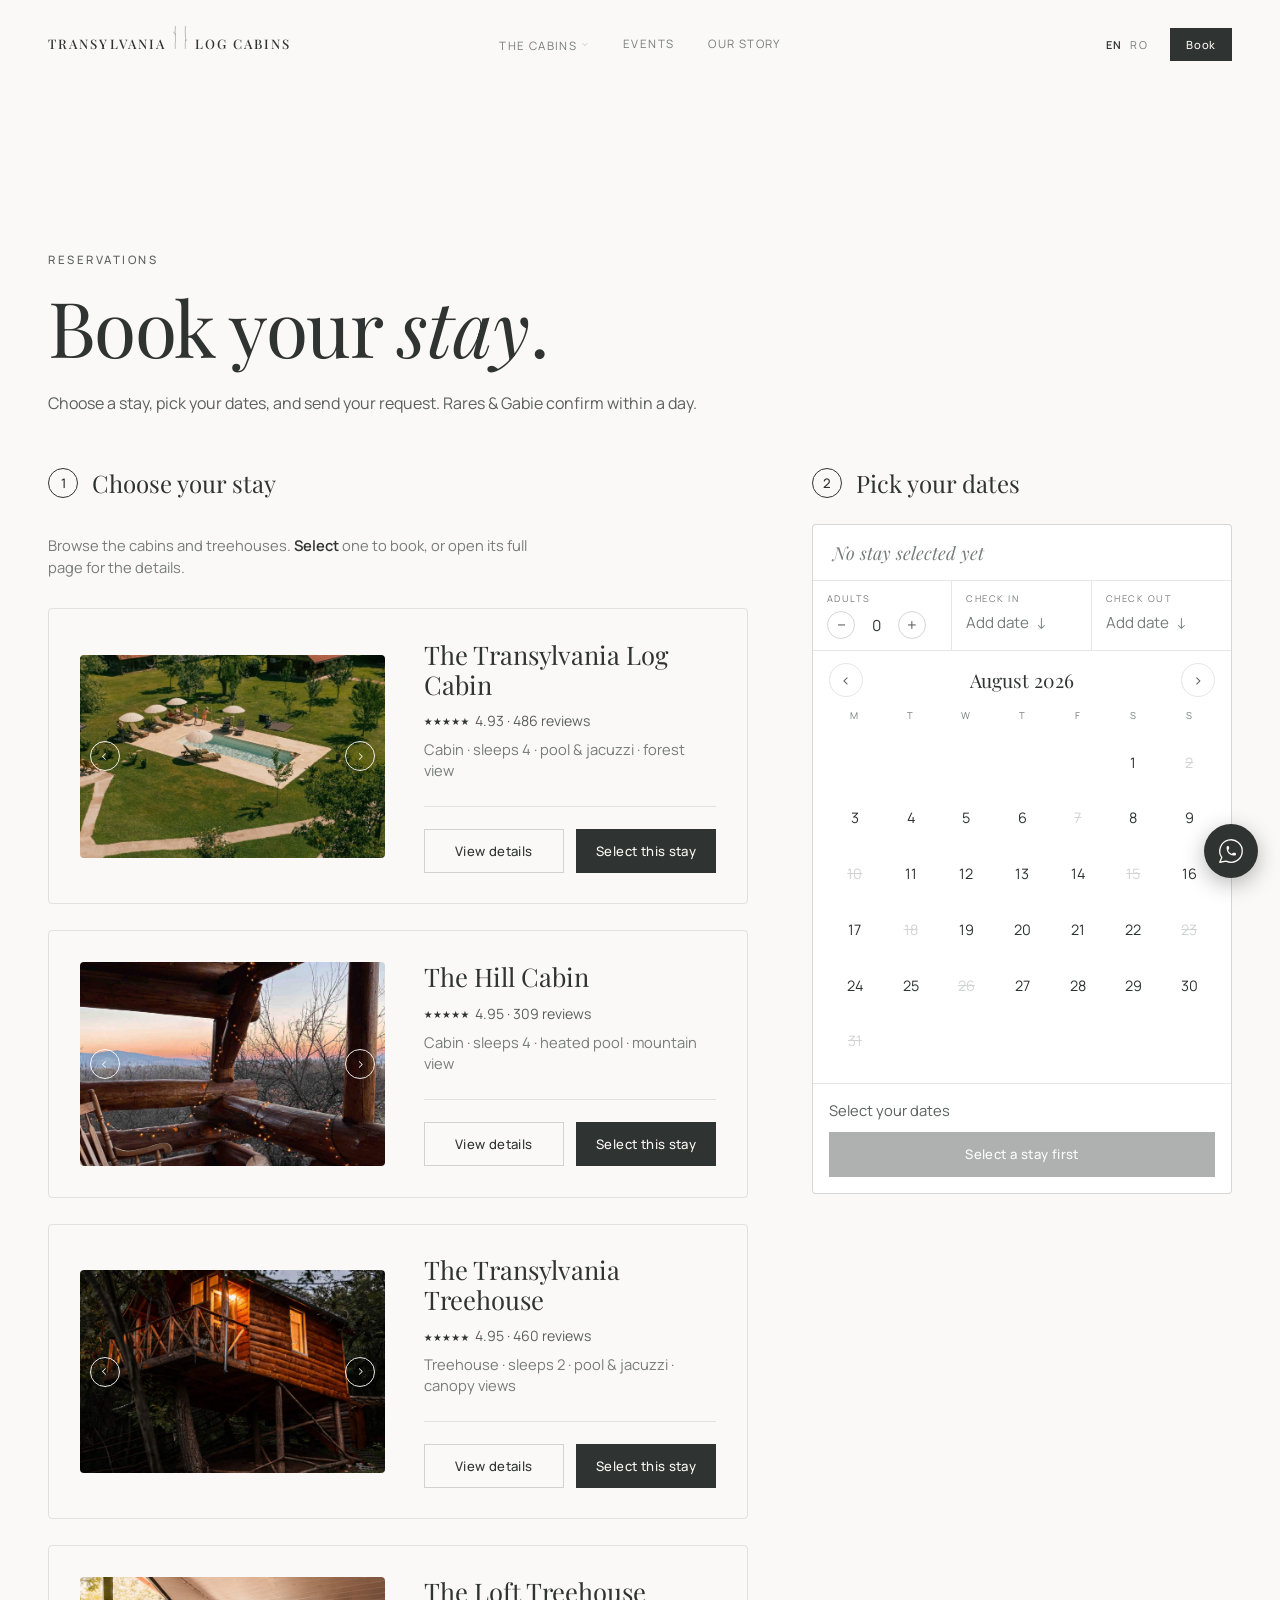
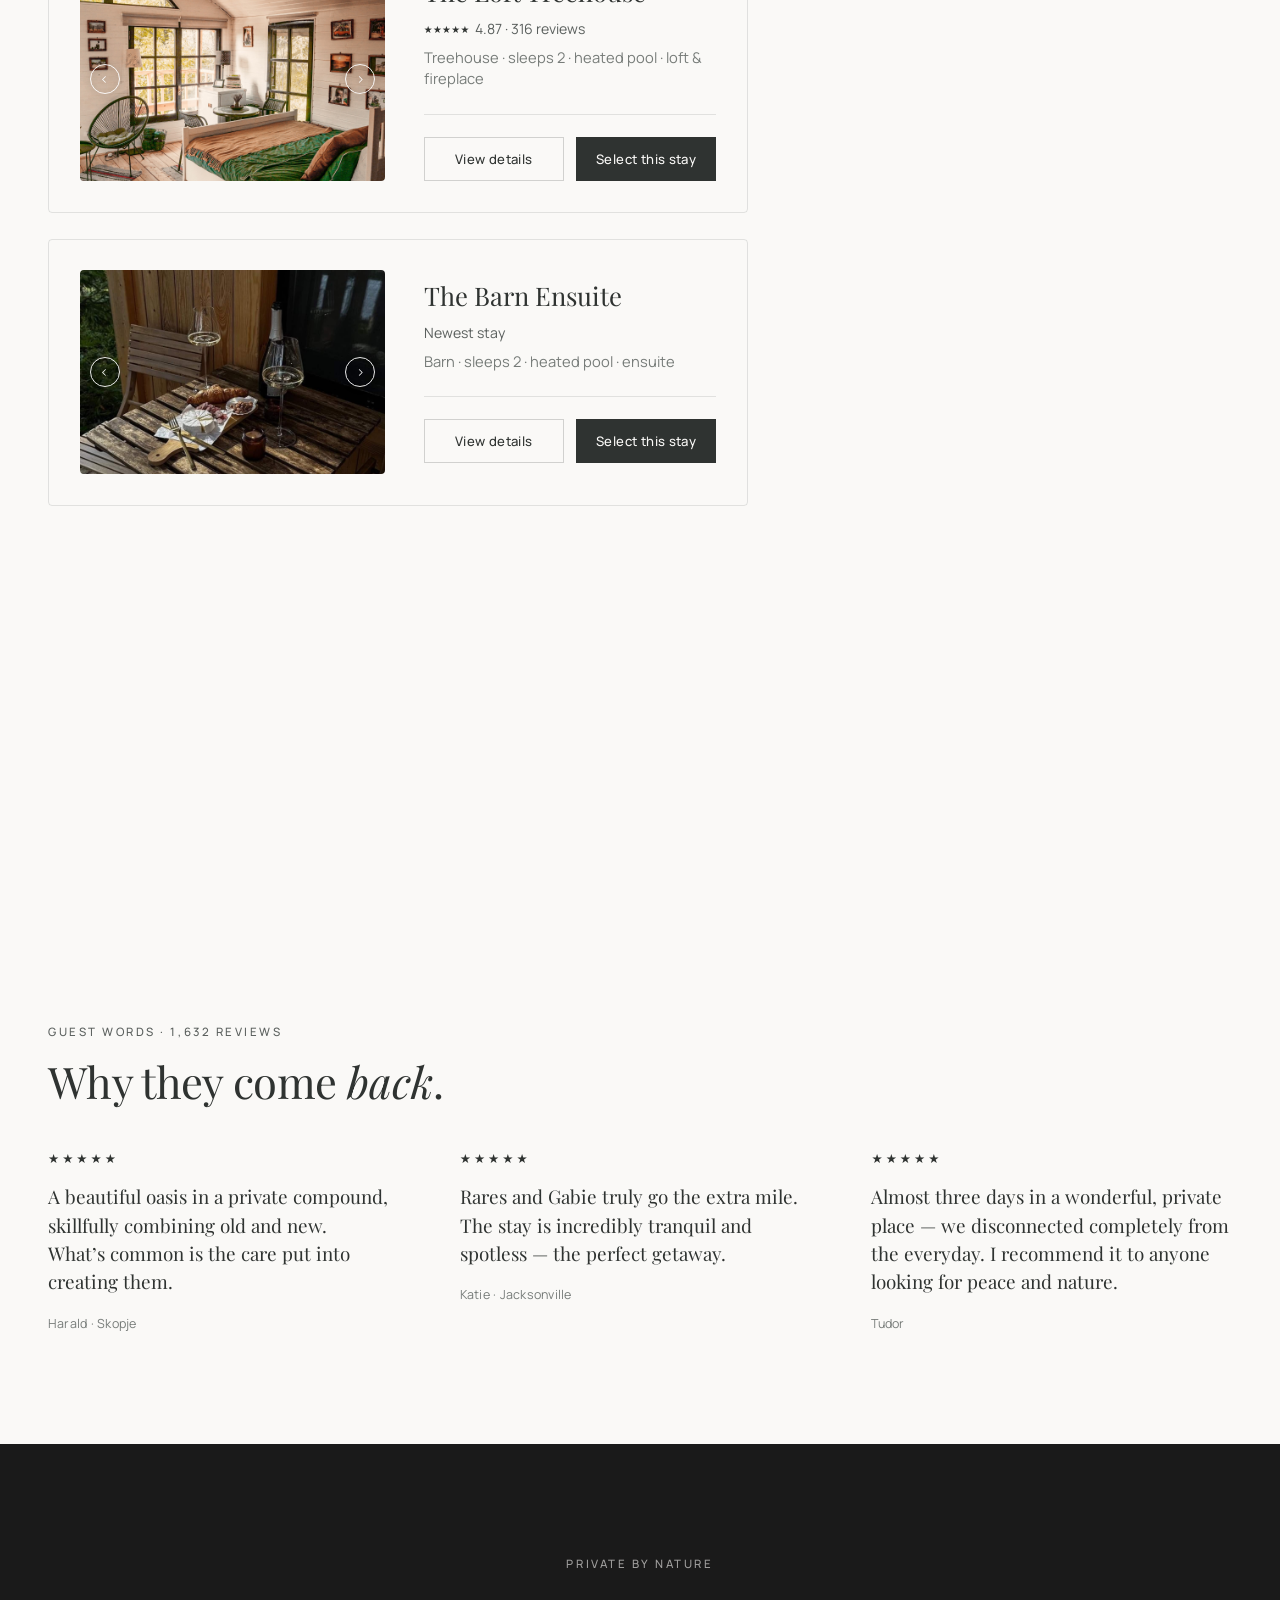
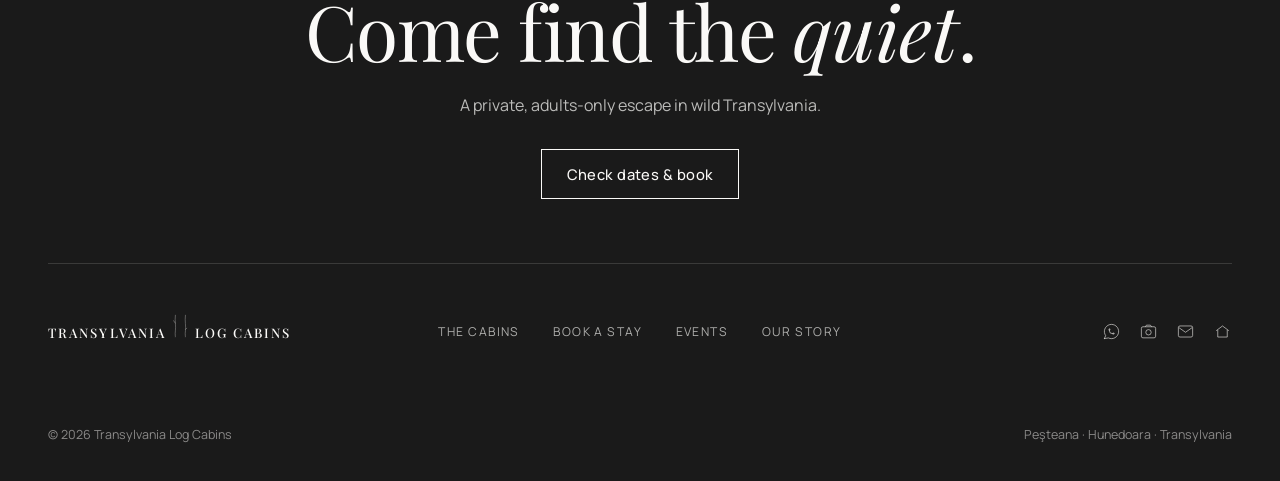
==== commit 5440ee3f: "Booking popup: widen to 600px + editorial rework (big serif title, styled recap, generous rhythm); m" ====
--- a/book.html
+++ b/book.html
@@ -9,7 +9,7 @@
   <link rel="preconnect" href="https://fonts.googleapis.com">
   <link rel="preconnect" href="https://fonts.gstatic.com" crossorigin>
   <link href="https://fonts.googleapis.com/css2?family=Manrope:wght@300;400;500;600&family=Playfair+Display:ital,wght@0,400;0,500;0,600;1,400&display=swap" rel="stylesheet">
-  <link rel="stylesheet" href="ds/tlc.css?v=219">
+  <link rel="stylesheet" href="ds/tlc.css?v=220">
 </head>
 <body>
   <div data-tlc-nav data-active="book"></div>
@@ -158,19 +158,17 @@
 
   <!-- Review-and-send popup: opens on "Request to book"; keeps the calendar page uncluttered -->
   <div class="tlc-modal-backdrop" id="reqModal" aria-hidden="true">
-    <div class="tlc-modal" role="dialog" aria-modal="true" aria-labelledby="rmTitle">
-      <button type="button" class="tlc-modal-x" id="rmClose" aria-label="Close">&times;</button>
+    <div class="req-modal" role="dialog" aria-modal="true" aria-labelledby="rmTitle">
+      <button type="button" class="req-modal-x" id="rmClose" aria-label="Close">&times;</button>
       <span class="eyebrow">Almost there</span>
       <h3 id="rmTitle">Send your <span class="script">request</span>.</h3>
-      <p class="rm-summary" id="rmSummary"></p>
+      <div class="rm-recap" id="rmSummary"></div>
       <label class="rm-label" for="rmPhone">Your phone number</label>
       <input type="tel" id="rmPhone" class="rm-input" placeholder="+40 7xx xxx xxx" autocomplete="tel">
       <label class="rm-label" for="rmMsg">Your message <span>&mdash; edit it if you like</span></label>
-      <textarea id="rmMsg" class="rm-textarea" rows="6"></textarea>
-      <div class="tlc-modal-actions">
-        <a class="btn is-disabled" id="rmSend" href="#" target="_blank" rel="noopener">Send on WhatsApp</a>
-      </div>
-      <p class="rm-note">This opens WhatsApp with your message ready to send to Rares &amp; Gabie.</p>
+      <textarea id="rmMsg" class="rm-textarea" rows="5"></textarea>
+      <p class="rm-hint">This opens WhatsApp with your message ready &mdash; Rares &amp; Gabie reply to you there.</p>
+      <a class="btn rm-send is-disabled" id="rmSend" href="#" target="_blank" rel="noopener">Send on WhatsApp</a>
       <button type="button" class="rm-back" id="rmBack">&larr; Back</button>
     </div>
   </div>
@@ -354,7 +352,7 @@
     function syncMsg(){ if(!msgEdited){ rmMsg.value=buildMsg(); } updateSend(); }
     function openModal(){
       msgEdited=false;
-      rmSummary.textContent=selected.getAttribute('data-name')+' · '+fmt(ci)+' → '+fmt(co)+' · '+nightsWord(priceNights)+' · '+guestsWord(adults);
+      rmSummary.innerHTML='<span class="rm-recap-stay">'+selected.getAttribute('data-name')+'</span><span class="rm-recap-meta">'+fmt(ci)+' → '+fmt(co)+' · '+nightsWord(priceNights)+' · '+guestsWord(adults)+'</span>';
       rmMsg.value=buildMsg(); updateSend();
       modal.classList.add('open'); modal.setAttribute('aria-hidden','false'); document.body.style.overflow='hidden';
       setTimeout(function(){ rmPhone.focus(); },60);
--- a/ds/tlc.css
+++ b/ds/tlc.css
@@ -523,27 +523,30 @@
 .gallery img{ width:100%; height:100%; object-fit:cover; }
 
 /* Modal — review-and-send overlay (used by the booking request flow) */
-.tlc-modal-backdrop{ position:fixed; inset:0; background:rgba(10,10,10,.55); display:none; align-items:center; justify-content:center; padding:20px; z-index:300; }
+.tlc-modal-backdrop{ position:fixed; inset:0; background:rgba(10,10,10,.58); display:none; align-items:center; justify-content:center; padding:20px; z-index:300; }
 .tlc-modal-backdrop.open{ display:flex; }
-.tlc-modal{ position:relative; text-align:left; background:var(--paper); width:100%; max-width:460px; max-height:92vh; overflow:auto; border-radius:var(--r-sm); padding:clamp(30px,4.5vw,44px) clamp(26px,4vw,38px); box-shadow:0 30px 80px rgba(0,0,0,.3); }
-/* header block — centered */
-.tlc-modal .eyebrow{ display:block; text-align:center; margin-bottom:14px; }
-.tlc-modal h3{ font-family:var(--font-display); font-weight:500; font-size:1.55rem; line-height:1.12; text-align:center; margin:0 0 20px; }
-.rm-summary{ font-size:.92rem; line-height:1.5; color:var(--ink-2); text-align:center; margin:0 0 28px; padding-bottom:24px; border-bottom:1px solid var(--line); }
-.tlc-modal-x{ position:absolute; top:16px; right:18px; width:32px; height:32px; background:none; border:0; font-size:1.45rem; line-height:1; cursor:pointer; color:var(--ink-2); }
-.tlc-modal-x:hover{ color:var(--ink); }
-/* form block — left-aligned, even rhythm between groups */
-.rm-label{ display:block; font-size:.7rem; letter-spacing:var(--track-label); text-transform:uppercase; color:var(--ink-2); margin:24px 0 10px; }
-.rm-summary + .rm-label{ margin-top:0; }
+.req-modal{ position:relative; text-align:left; background:var(--paper); width:100%; max-width:600px; max-height:92vh; overflow:auto; border-radius:var(--r-sm); padding:clamp(36px,5vw,60px) clamp(30px,5vw,64px); box-shadow:0 40px 100px rgba(0,0,0,.32); }
+/* header — centered, editorial */
+.req-modal .eyebrow{ display:block; text-align:center; margin-bottom:16px; }
+.req-modal h3{ font-family:var(--font-display); font-weight:500; font-size:clamp(1.9rem,3.4vw,2.35rem); line-height:1.08; text-align:center; margin:0 0 30px; }
+.req-modal-x{ position:absolute; top:18px; right:20px; width:34px; height:34px; background:none; border:0; font-size:1.5rem; line-height:1; cursor:pointer; color:var(--ink-2); }
+.req-modal-x:hover{ color:var(--ink); }
+/* booking recap */
+.rm-recap{ text-align:center; margin:0 0 34px; padding-bottom:30px; border-bottom:1px solid var(--line); }
+.rm-recap-stay{ display:block; font-family:var(--font-display); font-size:1.25rem; color:var(--ink); margin-bottom:8px; }
+.rm-recap-meta{ display:block; font-size:.92rem; color:var(--ink-2); }
+/* form — left-aligned, even rhythm */
+.rm-label{ display:block; font-size:.7rem; letter-spacing:var(--track-label); text-transform:uppercase; color:var(--ink-2); margin:26px 0 11px; }
+.rm-recap + .rm-label{ margin-top:0; }
 .rm-label span{ text-transform:none; letter-spacing:0; opacity:.7; }
-.rm-input,.rm-textarea{ width:100%; font-family:var(--font-body); font-size:1rem; color:var(--ink); background:var(--paper); border:1px solid var(--line); border-radius:var(--r-sm); padding:13px 15px; }
+.rm-input,.rm-textarea{ width:100%; font-family:var(--font-body); font-size:1rem; color:var(--ink); background:var(--paper); border:1px solid var(--line); border-radius:var(--r-sm); padding:14px 16px; }
 .rm-input:focus,.rm-textarea:focus{ outline:none; border-color:var(--ink); }
-.rm-textarea{ resize:vertical; line-height:1.55; min-height:130px; }
-.tlc-modal-actions{ margin-top:30px; }
-.tlc-modal-actions .btn{ width:100%; text-align:center; }
-.tlc-modal-actions .btn.is-disabled{ opacity:.35; pointer-events:none; }
-.rm-note{ font-size:.78rem; line-height:1.5; color:var(--ink-2); text-align:center; margin-top:14px; }
-.rm-back{ display:block; margin:16px auto 0; padding:6px 10px; background:none; border:0; font-family:var(--font-body); font-size:.85rem; color:var(--ink-2); cursor:pointer; transition:color .2s var(--ease); }
+.rm-textarea{ resize:vertical; line-height:1.55; min-height:124px; }
+/* helper sits ABOVE the CTA so the button isn't crowded */
+.rm-hint{ font-size:.84rem; line-height:1.55; color:var(--ink-2); text-align:center; margin:30px 0 20px; }
+.rm-send{ display:block; width:100%; text-align:center; }
+.btn.is-disabled{ opacity:.35; pointer-events:none; }
+.rm-back{ display:block; margin:20px auto 0; padding:6px 10px; background:none; border:0; font-family:var(--font-body); font-size:.85rem; color:var(--ink-2); cursor:pointer; transition:color .2s var(--ease); }
 .rm-back:hover{ color:var(--ink); }
 
 /* 9e. Feature / value list */
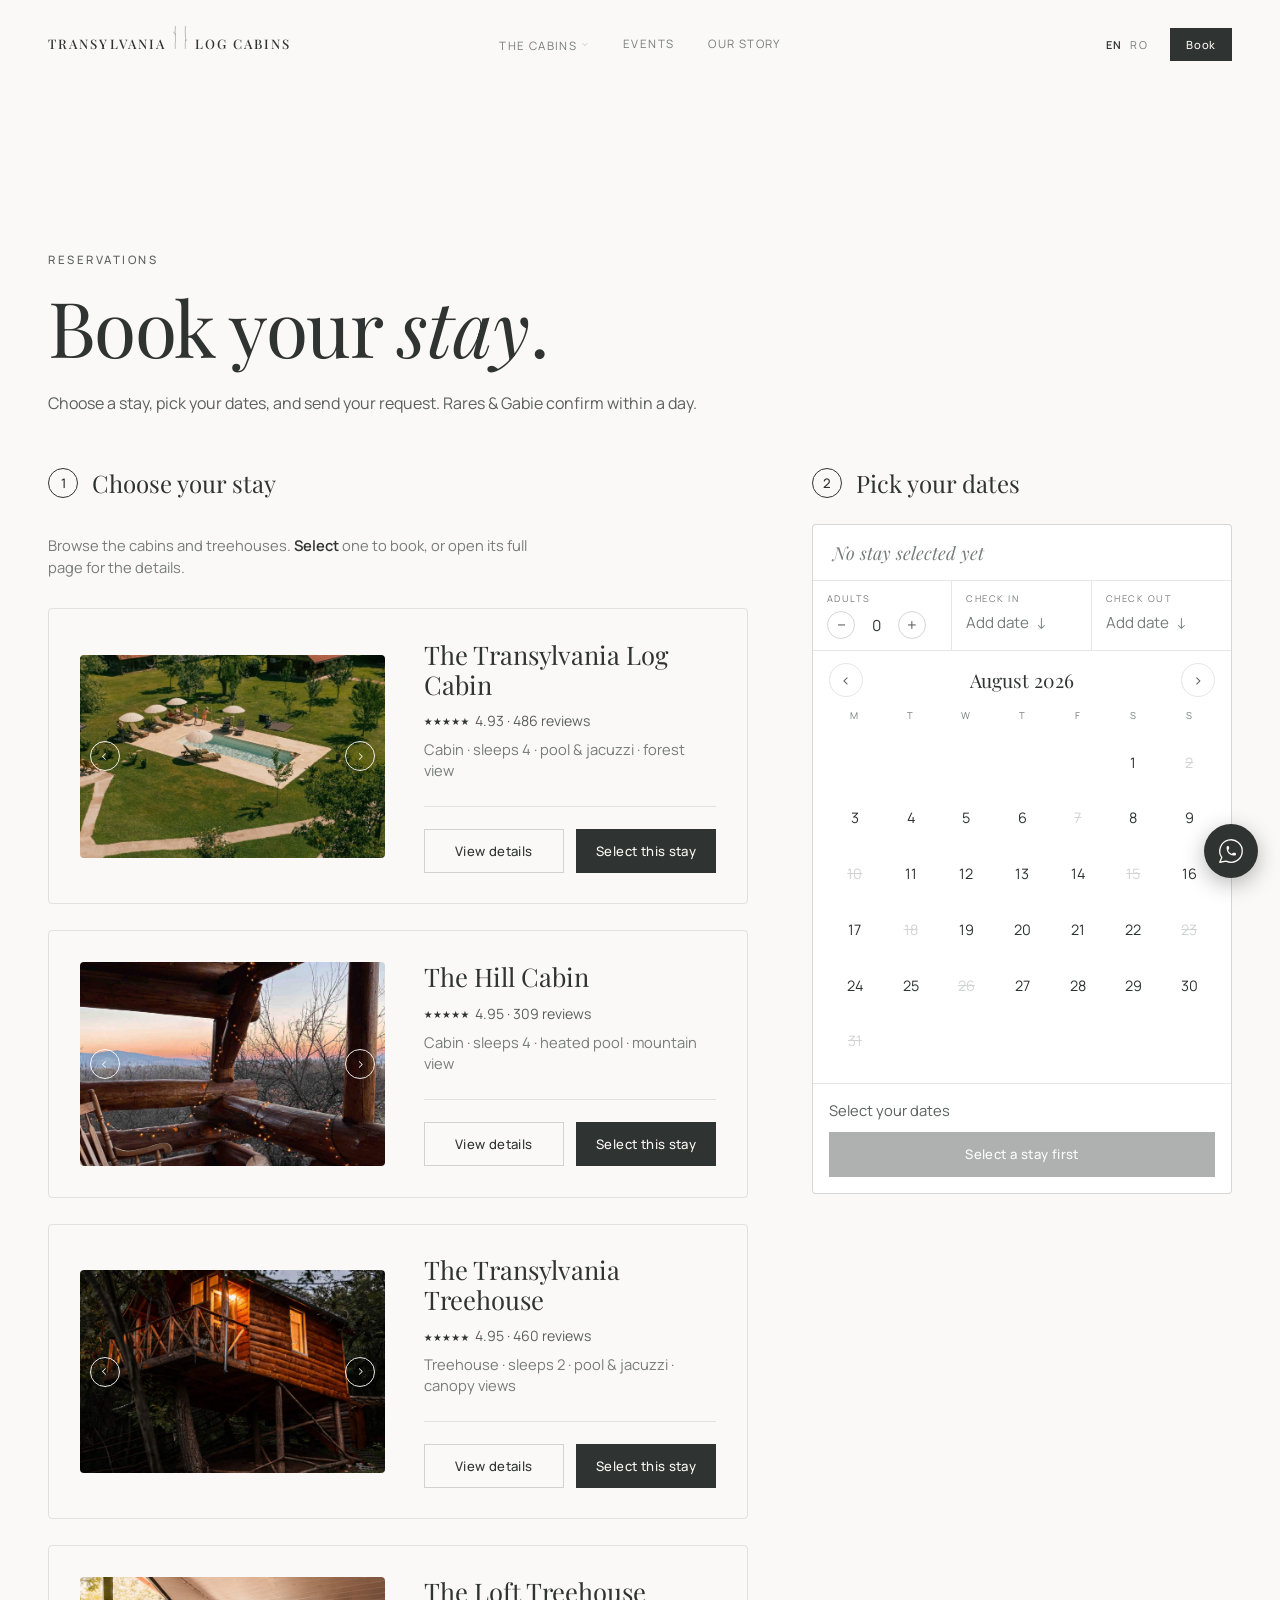
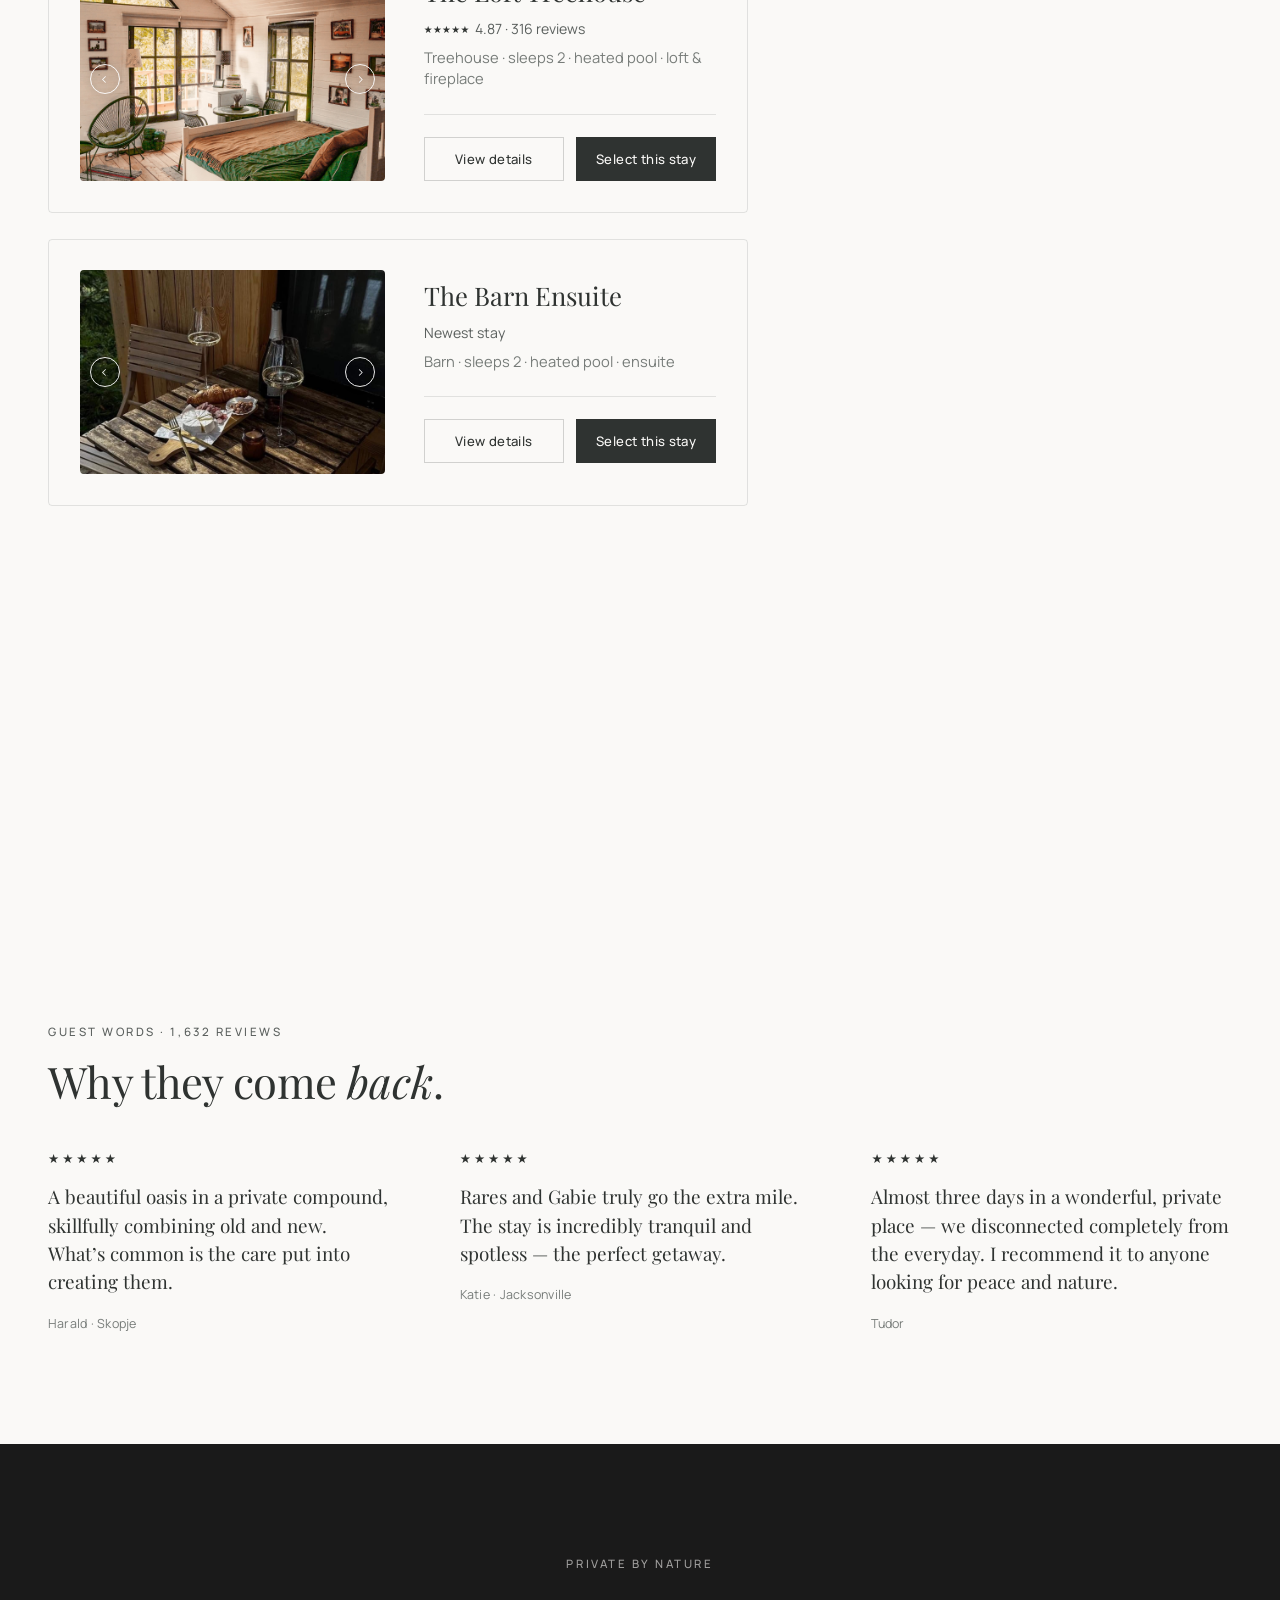
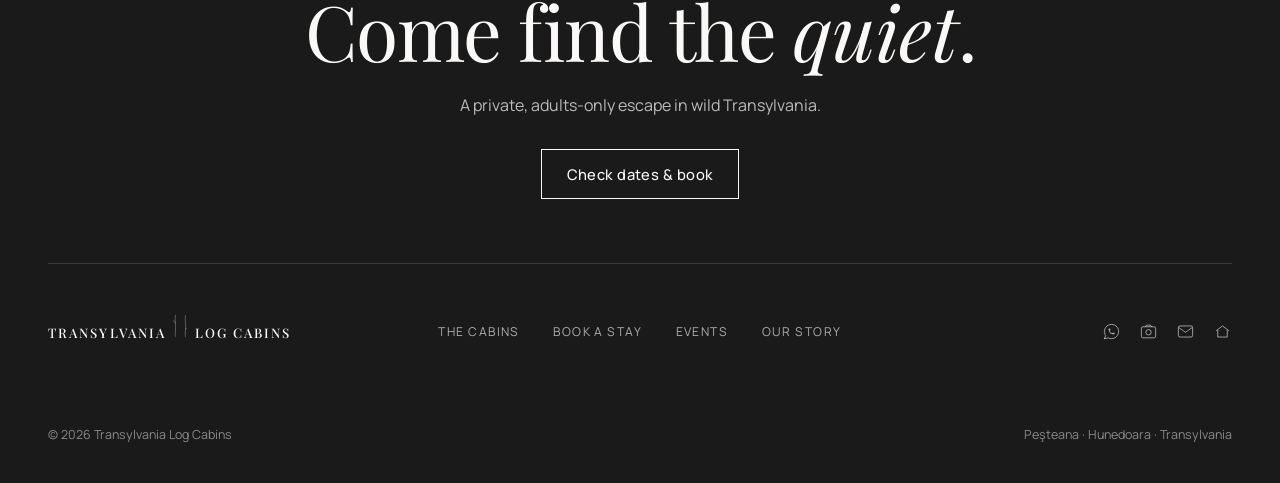
==== commit 42a27dea: "Booking popup: align modal type to the DS scale — title to .display-sm size, recap down to body/capt" ====
--- a/book.html
+++ b/book.html
@@ -9,7 +9,7 @@
   <link rel="preconnect" href="https://fonts.googleapis.com">
   <link rel="preconnect" href="https://fonts.gstatic.com" crossorigin>
   <link href="https://fonts.googleapis.com/css2?family=Manrope:wght@300;400;500;600&family=Playfair+Display:ital,wght@0,400;0,500;0,600;1,400&display=swap" rel="stylesheet">
-  <link rel="stylesheet" href="ds/tlc.css?v=220">
+  <link rel="stylesheet" href="ds/tlc.css?v=222">
 </head>
 <body>
   <div data-tlc-nav data-active="book"></div>
--- a/ds/tlc.css
+++ b/ds/tlc.css
@@ -528,13 +528,13 @@
 .req-modal{ position:relative; text-align:left; background:var(--paper); width:100%; max-width:600px; max-height:92vh; overflow:auto; border-radius:var(--r-sm); padding:clamp(36px,5vw,60px) clamp(30px,5vw,64px); box-shadow:0 40px 100px rgba(0,0,0,.32); }
 /* header — centered, editorial */
 .req-modal .eyebrow{ display:block; text-align:center; margin-bottom:16px; }
-.req-modal h3{ font-family:var(--font-display); font-weight:500; font-size:clamp(1.9rem,3.4vw,2.35rem); line-height:1.08; text-align:center; margin:0 0 30px; }
+.req-modal h3{ font-family:var(--font-display); font-weight:500; font-size:clamp(1.8rem,3.4vw,2.8rem); line-height:1.08; text-align:center; margin:0 0 30px; }
 .req-modal-x{ position:absolute; top:18px; right:20px; width:34px; height:34px; background:none; border:0; font-size:1.5rem; line-height:1; cursor:pointer; color:var(--ink-2); }
 .req-modal-x:hover{ color:var(--ink); }
 /* booking recap */
-.rm-recap{ text-align:center; margin:0 0 34px; padding-bottom:30px; border-bottom:1px solid var(--line); }
-.rm-recap-stay{ display:block; font-family:var(--font-display); font-size:1.25rem; color:var(--ink); margin-bottom:8px; }
-.rm-recap-meta{ display:block; font-size:.92rem; color:var(--ink-2); }
+.rm-recap{ display:flex; flex-wrap:wrap; align-items:baseline; justify-content:space-between; gap:6px 20px; margin:0 0 34px; padding-bottom:28px; border-bottom:1px solid var(--line); }
+.rm-recap-stay{ font-family:var(--font-body); font-weight:600; font-size:1rem; line-height:1.3; color:var(--ink); }
+.rm-recap-meta{ font-family:var(--font-body); font-size:.9rem; color:var(--ink-2); }
 /* form — left-aligned, even rhythm */
 .rm-label{ display:block; font-size:.7rem; letter-spacing:var(--track-label); text-transform:uppercase; color:var(--ink-2); margin:26px 0 11px; }
 .rm-recap + .rm-label{ margin-top:0; }
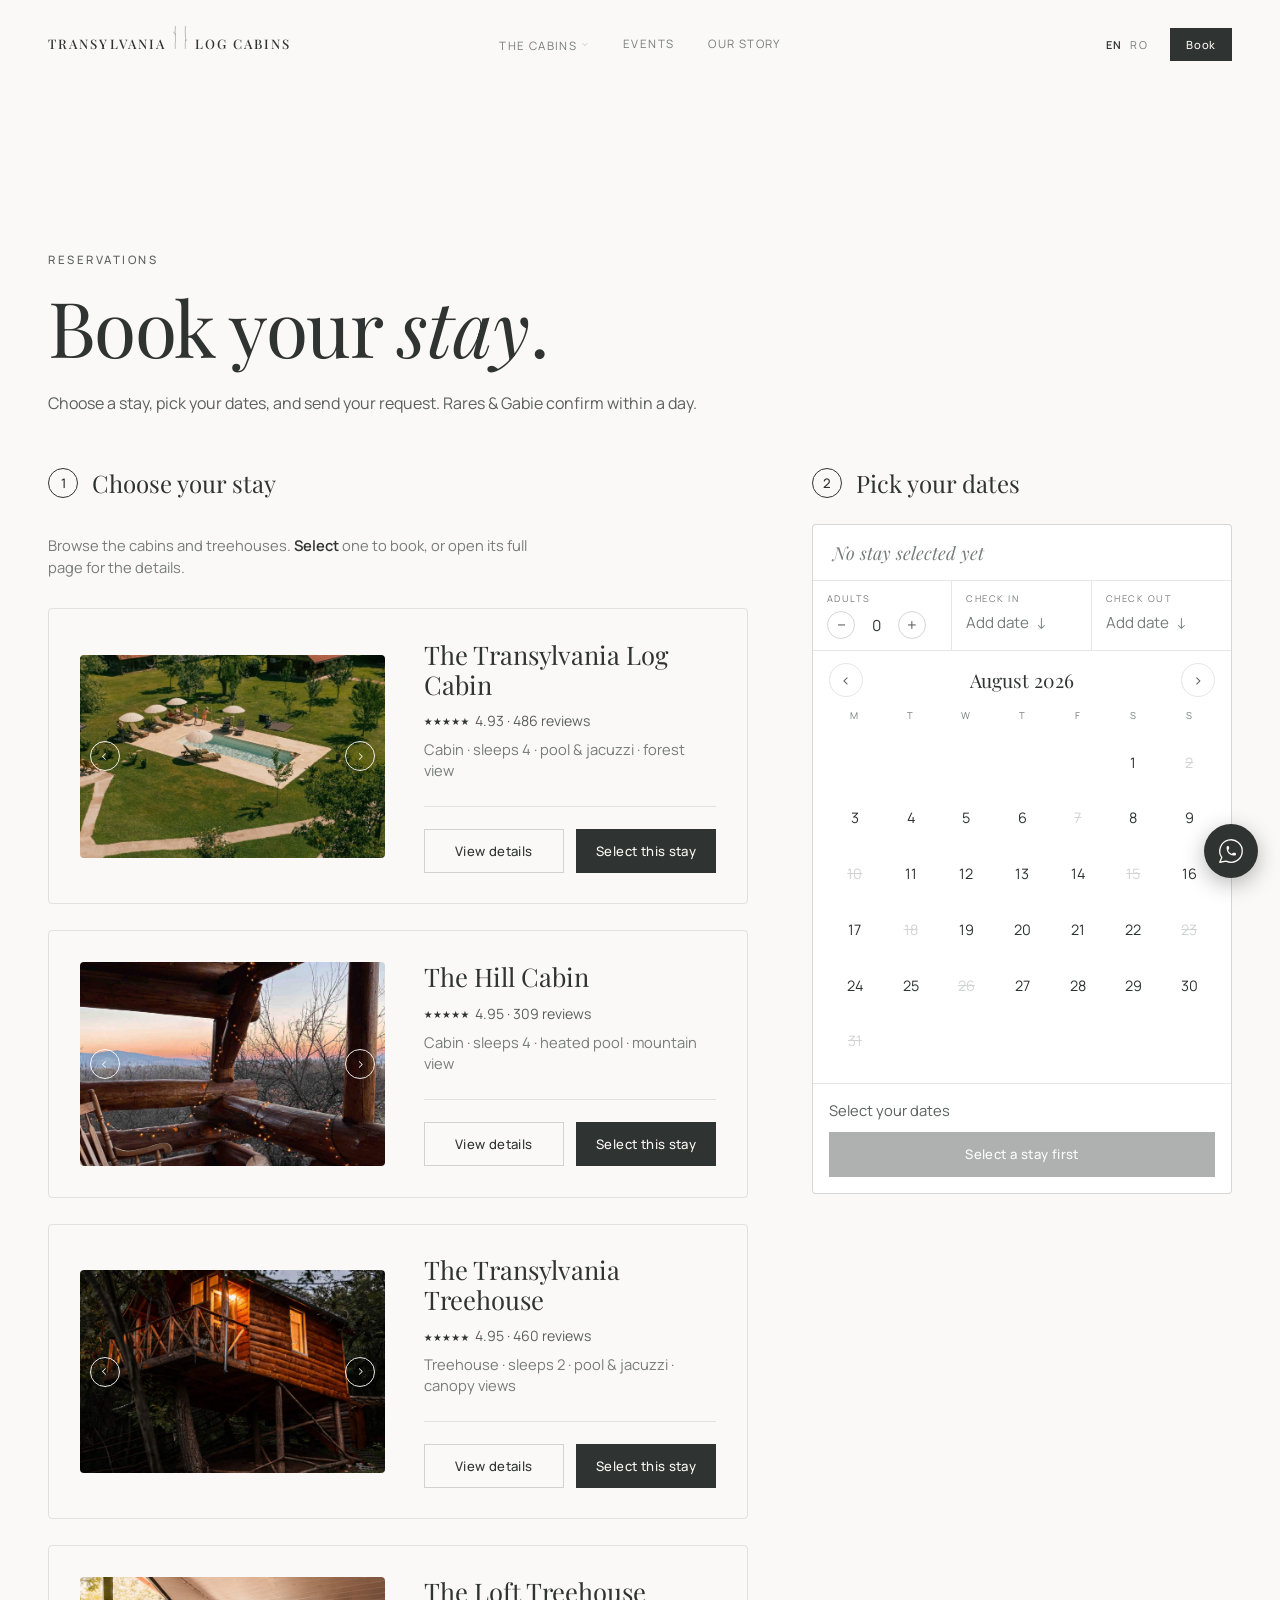
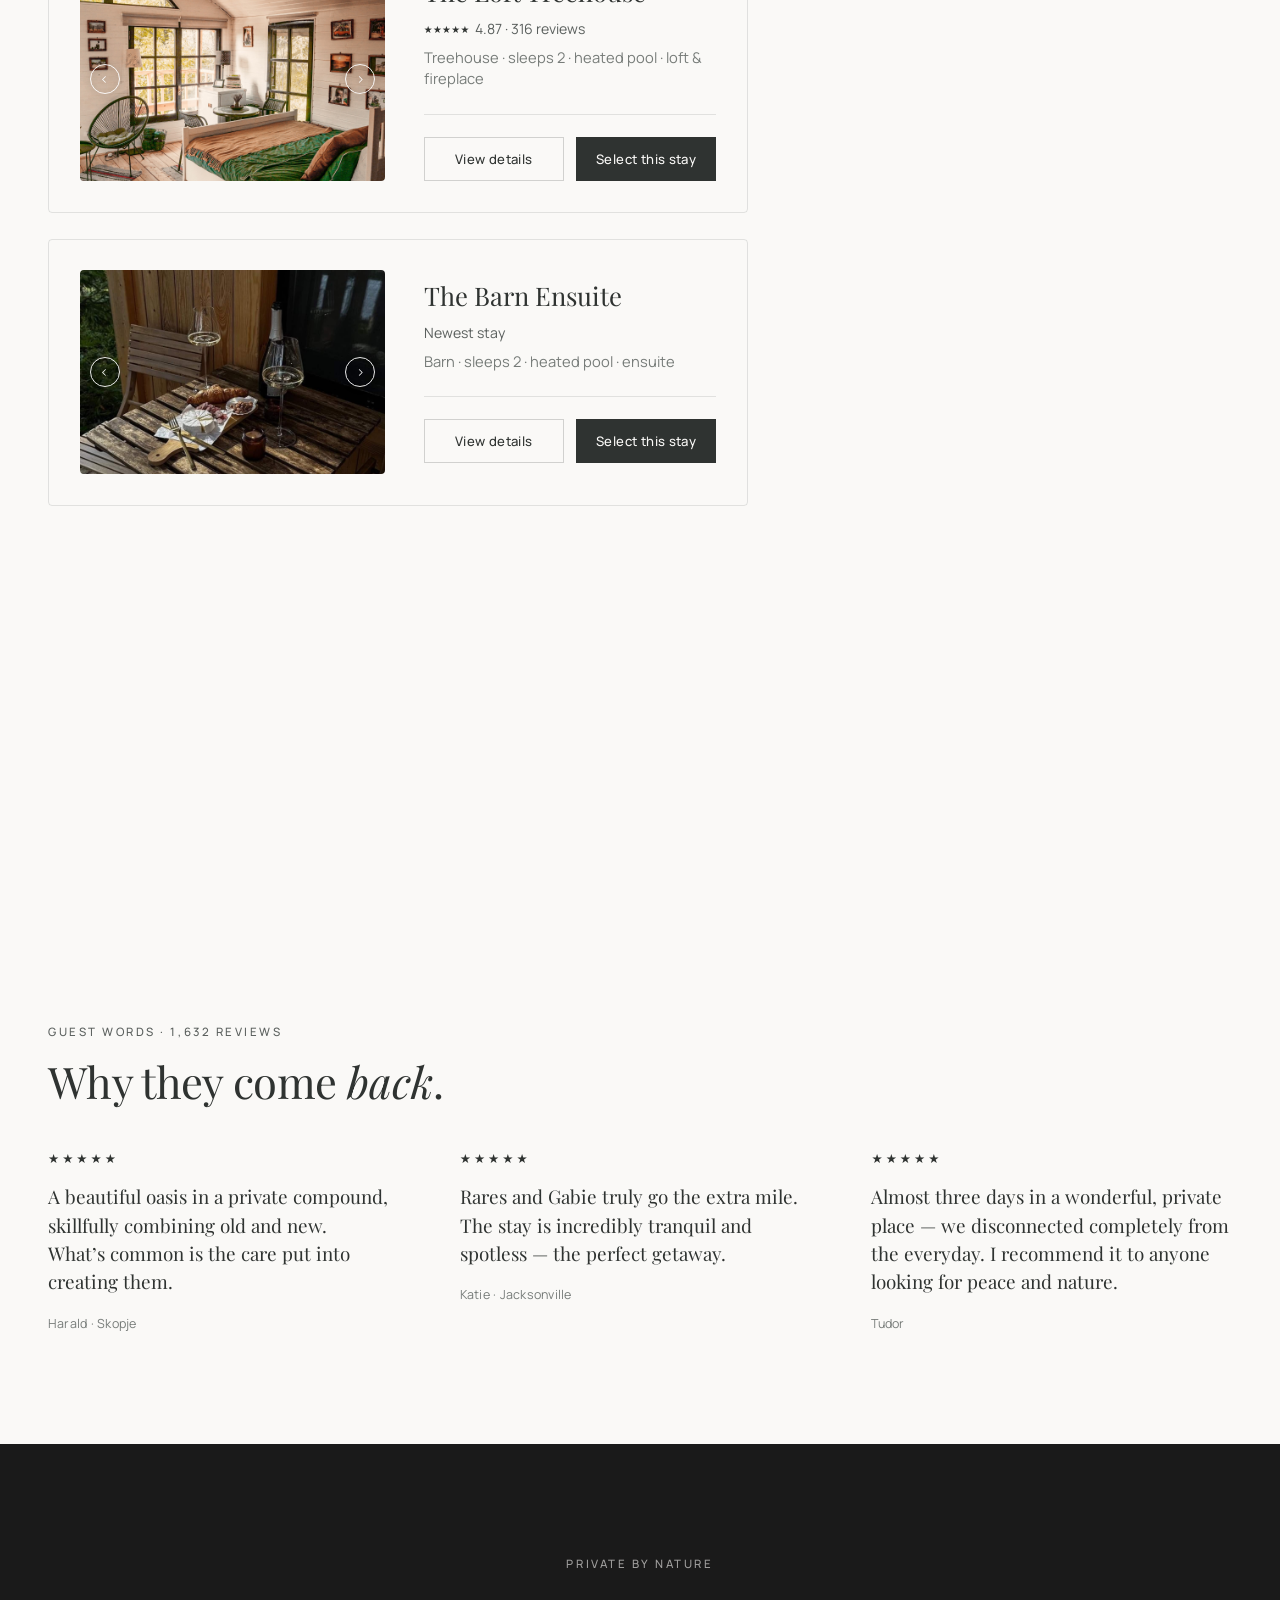
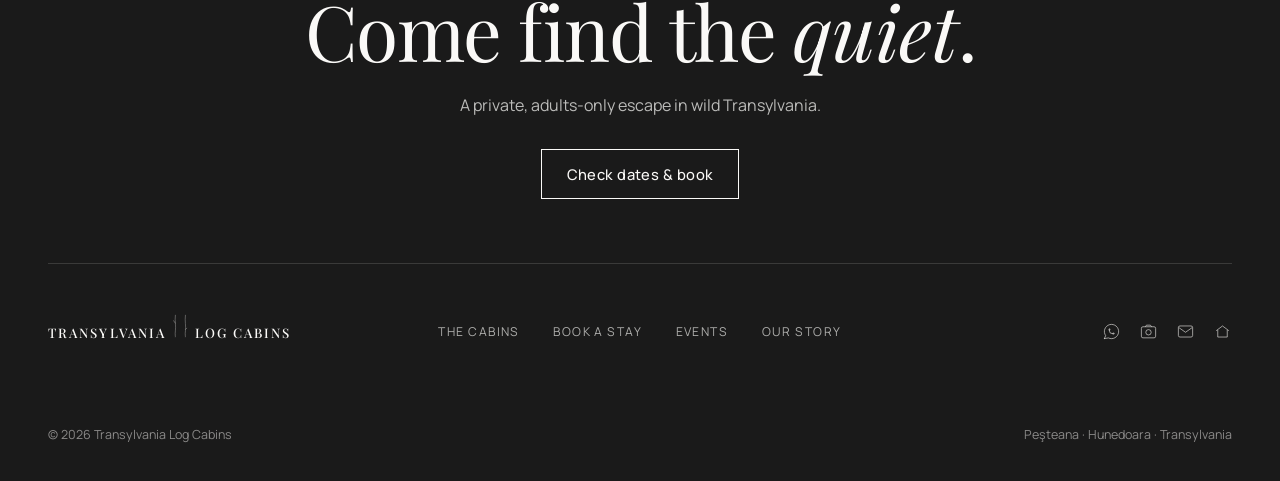
==== commit 755baf43: "Booking popup: left-align the header (eyebrow + title) to match the recap/form; bump title a control" ====
--- a/book.html
+++ b/book.html
@@ -9,7 +9,7 @@
   <link rel="preconnect" href="https://fonts.googleapis.com">
   <link rel="preconnect" href="https://fonts.gstatic.com" crossorigin>
   <link href="https://fonts.googleapis.com/css2?family=Manrope:wght@300;400;500;600&family=Playfair+Display:ital,wght@0,400;0,500;0,600;1,400&display=swap" rel="stylesheet">
-  <link rel="stylesheet" href="ds/tlc.css?v=222">
+  <link rel="stylesheet" href="ds/tlc.css?v=223">
 </head>
 <body>
   <div data-tlc-nav data-active="book"></div>
--- a/ds/tlc.css
+++ b/ds/tlc.css
@@ -527,8 +527,8 @@
 .tlc-modal-backdrop.open{ display:flex; }
 .req-modal{ position:relative; text-align:left; background:var(--paper); width:100%; max-width:600px; max-height:92vh; overflow:auto; border-radius:var(--r-sm); padding:clamp(36px,5vw,60px) clamp(30px,5vw,64px); box-shadow:0 40px 100px rgba(0,0,0,.32); }
 /* header — centered, editorial */
-.req-modal .eyebrow{ display:block; text-align:center; margin-bottom:16px; }
-.req-modal h3{ font-family:var(--font-display); font-weight:500; font-size:clamp(1.8rem,3.4vw,2.8rem); line-height:1.08; text-align:center; margin:0 0 30px; }
+.req-modal .eyebrow{ display:block; text-align:left; margin-bottom:16px; }
+.req-modal h3{ font-family:var(--font-display); font-weight:500; font-size:clamp(2.1rem,4vw,3.2rem); line-height:1.06; text-align:left; margin:0 0 30px; }
 .req-modal-x{ position:absolute; top:18px; right:20px; width:34px; height:34px; background:none; border:0; font-size:1.5rem; line-height:1; cursor:pointer; color:var(--ink-2); }
 .req-modal-x:hover{ color:var(--ink); }
 /* booking recap */
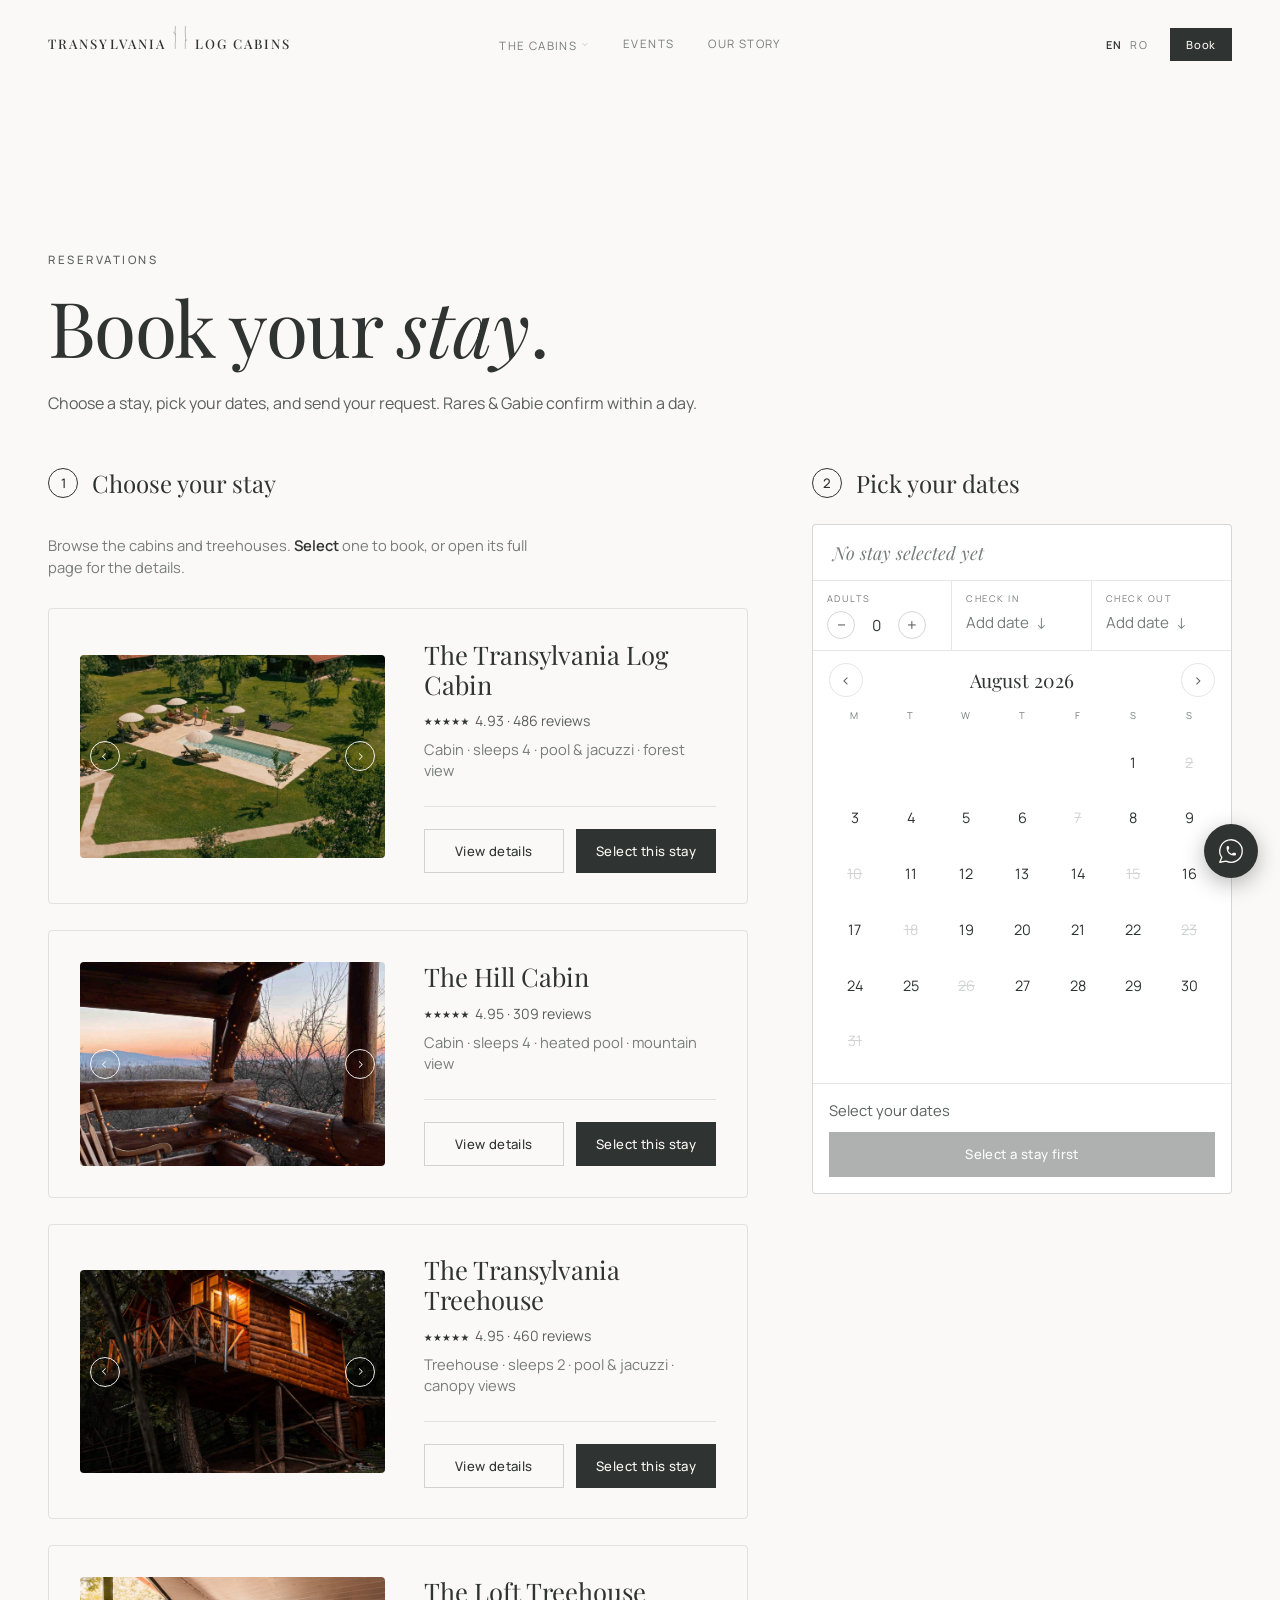
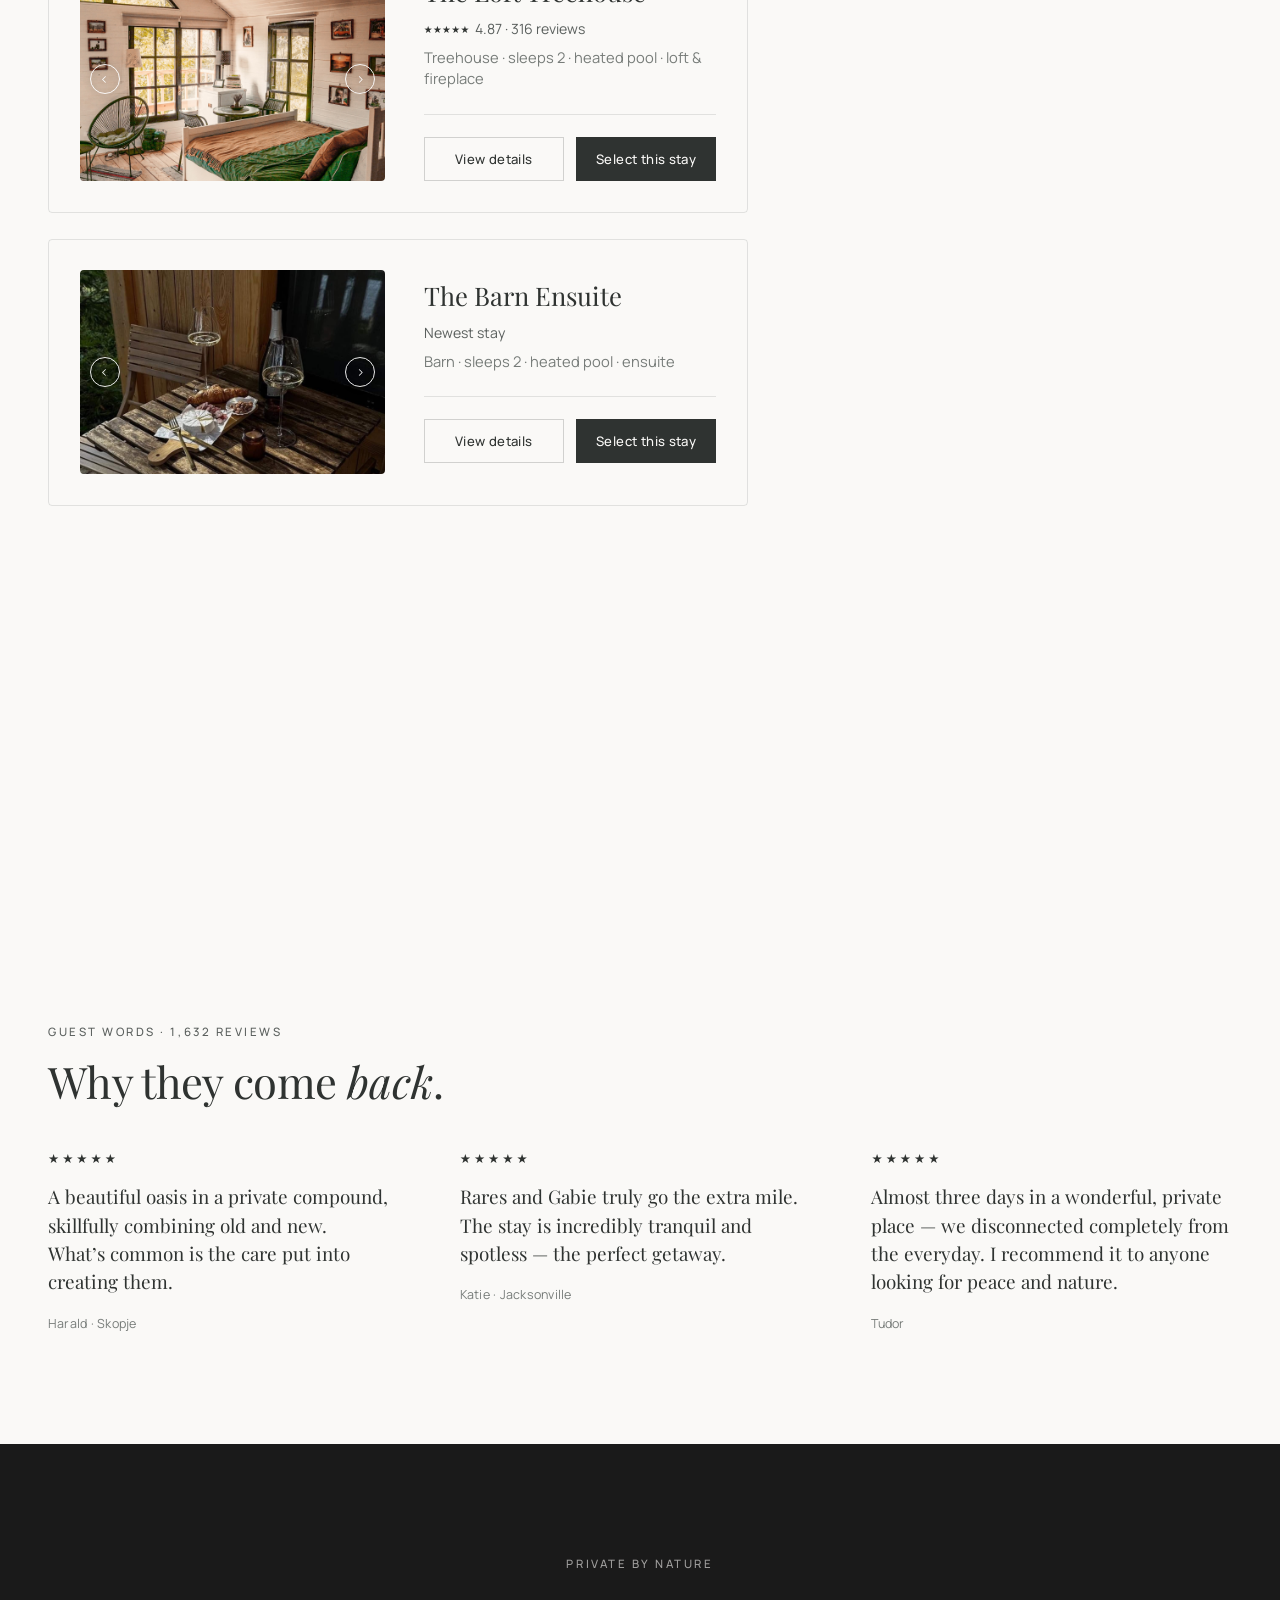
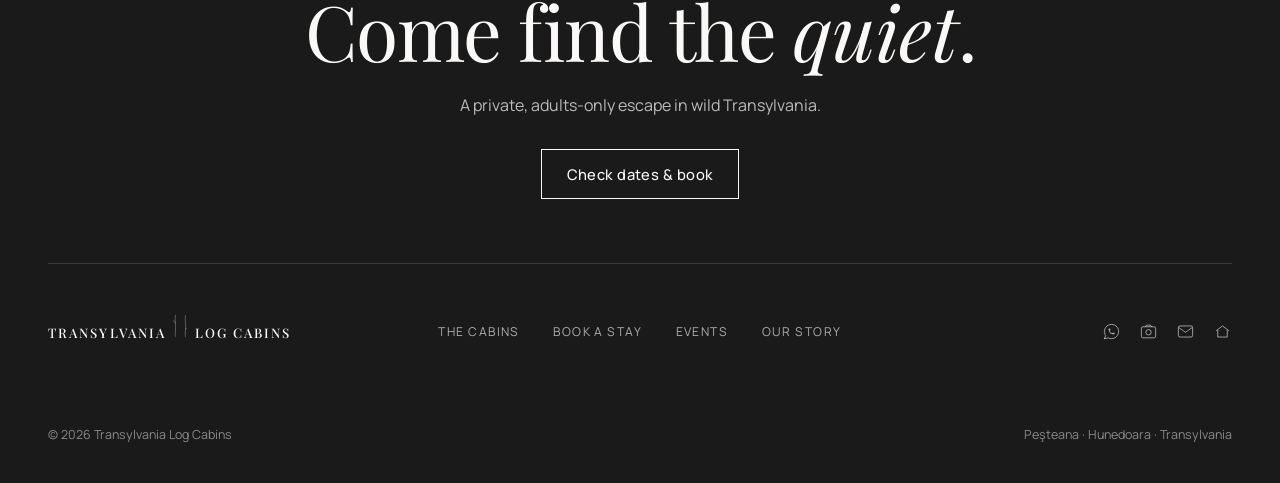
==== commit 56f3cf01: "Booking popup: remove the WhatsApp hint line; put Back + Send on one row (Back small on the left, Se" ====
--- a/book.html
+++ b/book.html
@@ -9,7 +9,7 @@
   <link rel="preconnect" href="https://fonts.googleapis.com">
   <link rel="preconnect" href="https://fonts.gstatic.com" crossorigin>
   <link href="https://fonts.googleapis.com/css2?family=Manrope:wght@300;400;500;600&family=Playfair+Display:ital,wght@0,400;0,500;0,600;1,400&display=swap" rel="stylesheet">
-  <link rel="stylesheet" href="ds/tlc.css?v=223">
+  <link rel="stylesheet" href="ds/tlc.css?v=224">
 </head>
 <body>
   <div data-tlc-nav data-active="book"></div>
@@ -167,9 +167,10 @@
       <input type="tel" id="rmPhone" class="rm-input" placeholder="+40 7xx xxx xxx" autocomplete="tel">
       <label class="rm-label" for="rmMsg">Your message <span>&mdash; edit it if you like</span></label>
       <textarea id="rmMsg" class="rm-textarea" rows="5"></textarea>
-      <p class="rm-hint">This opens WhatsApp with your message ready &mdash; Rares &amp; Gabie reply to you there.</p>
-      <a class="btn rm-send is-disabled" id="rmSend" href="#" target="_blank" rel="noopener">Send on WhatsApp</a>
-      <button type="button" class="rm-back" id="rmBack">&larr; Back</button>
+      <div class="rm-actions">
+        <button type="button" class="rm-back" id="rmBack">&larr; Back</button>
+        <a class="btn rm-send is-disabled" id="rmSend" href="#" target="_blank" rel="noopener">Send on WhatsApp</a>
+      </div>
     </div>
   </div>
 
--- a/ds/tlc.css
+++ b/ds/tlc.css
@@ -543,10 +543,10 @@
 .rm-input:focus,.rm-textarea:focus{ outline:none; border-color:var(--ink); }
 .rm-textarea{ resize:vertical; line-height:1.55; min-height:124px; }
 /* helper sits ABOVE the CTA so the button isn't crowded */
-.rm-hint{ font-size:.84rem; line-height:1.55; color:var(--ink-2); text-align:center; margin:30px 0 20px; }
-.rm-send{ display:block; width:100%; text-align:center; }
+.rm-actions{ display:flex; align-items:center; gap:18px; margin-top:32px; }
+.rm-send{ flex:1; text-align:center; }
 .btn.is-disabled{ opacity:.35; pointer-events:none; }
-.rm-back{ display:block; margin:20px auto 0; padding:6px 10px; background:none; border:0; font-family:var(--font-body); font-size:.85rem; color:var(--ink-2); cursor:pointer; transition:color .2s var(--ease); }
+.rm-back{ flex:0 0 auto; padding:6px 12px 6px 0; background:none; border:0; font-family:var(--font-body); font-size:.85rem; color:var(--ink-2); cursor:pointer; white-space:nowrap; transition:color .2s var(--ease); }
 .rm-back:hover{ color:var(--ink); }
 
 /* 9e. Feature / value list */
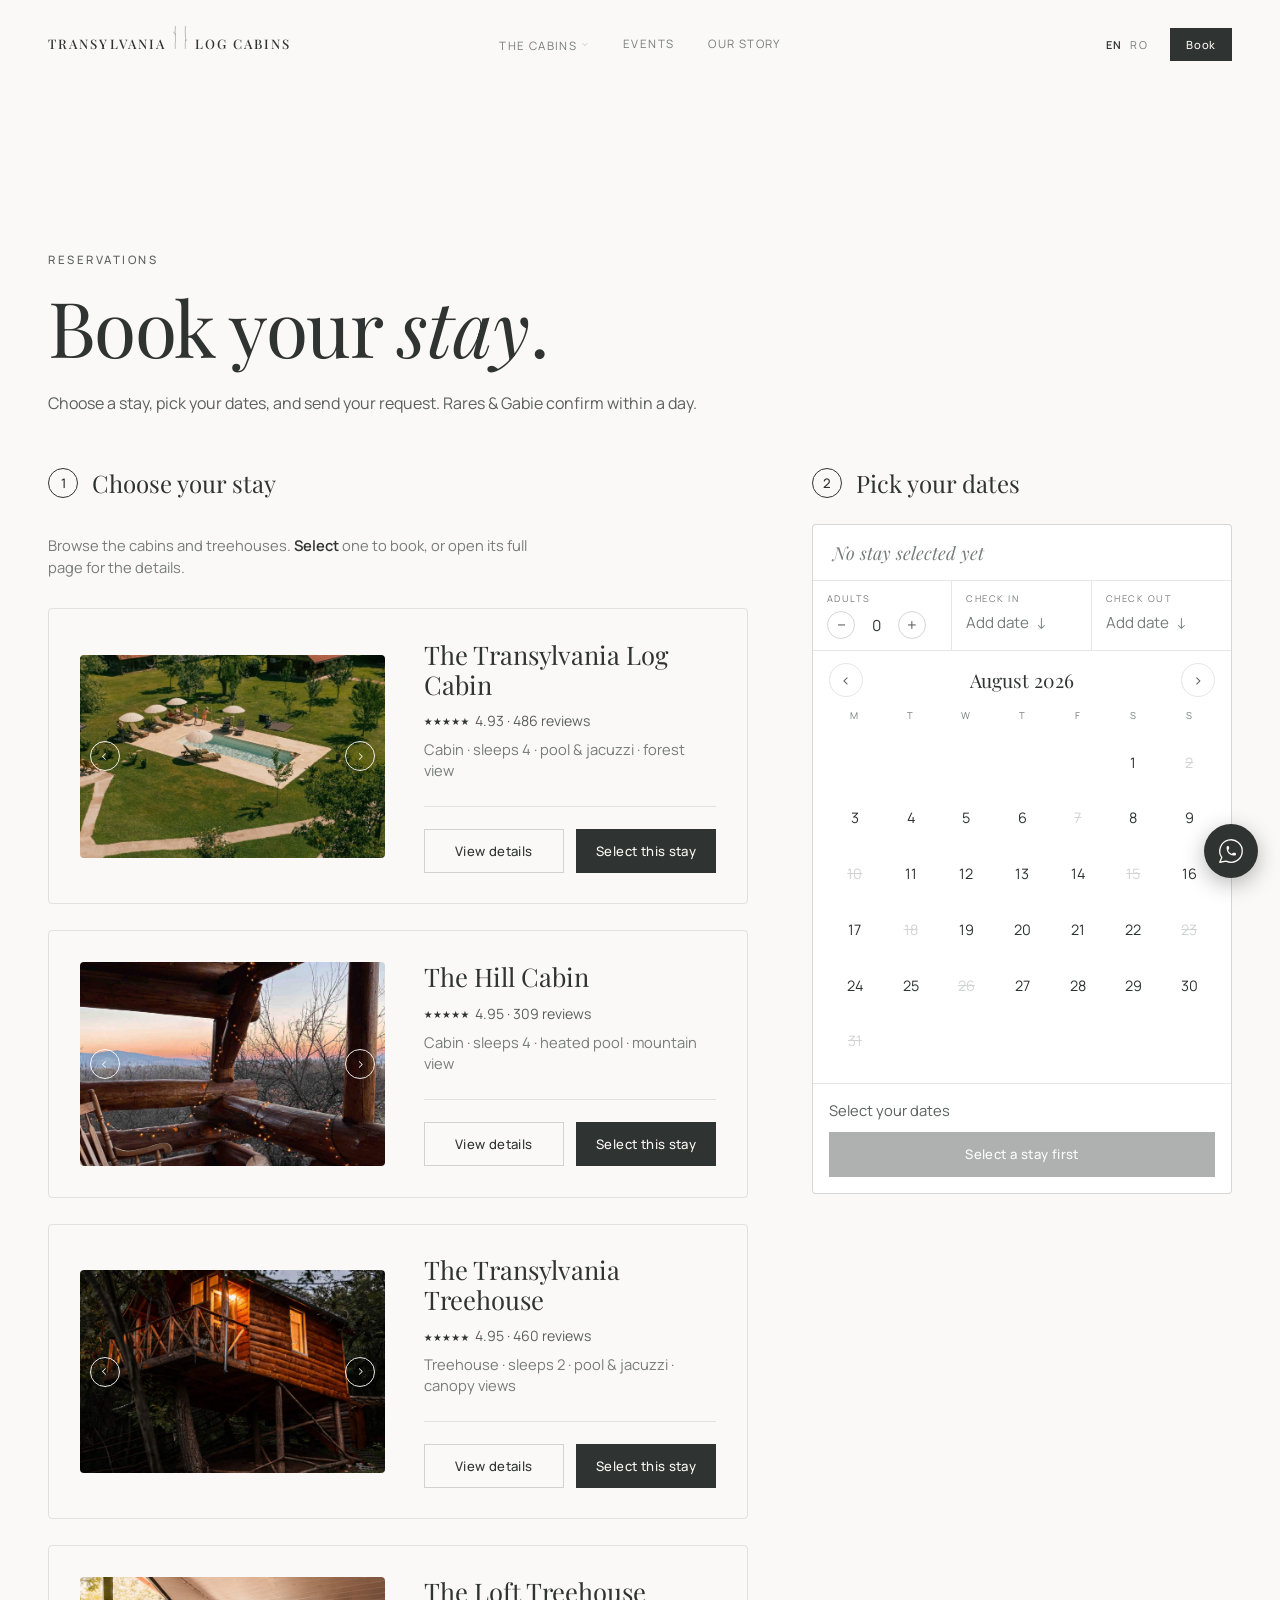
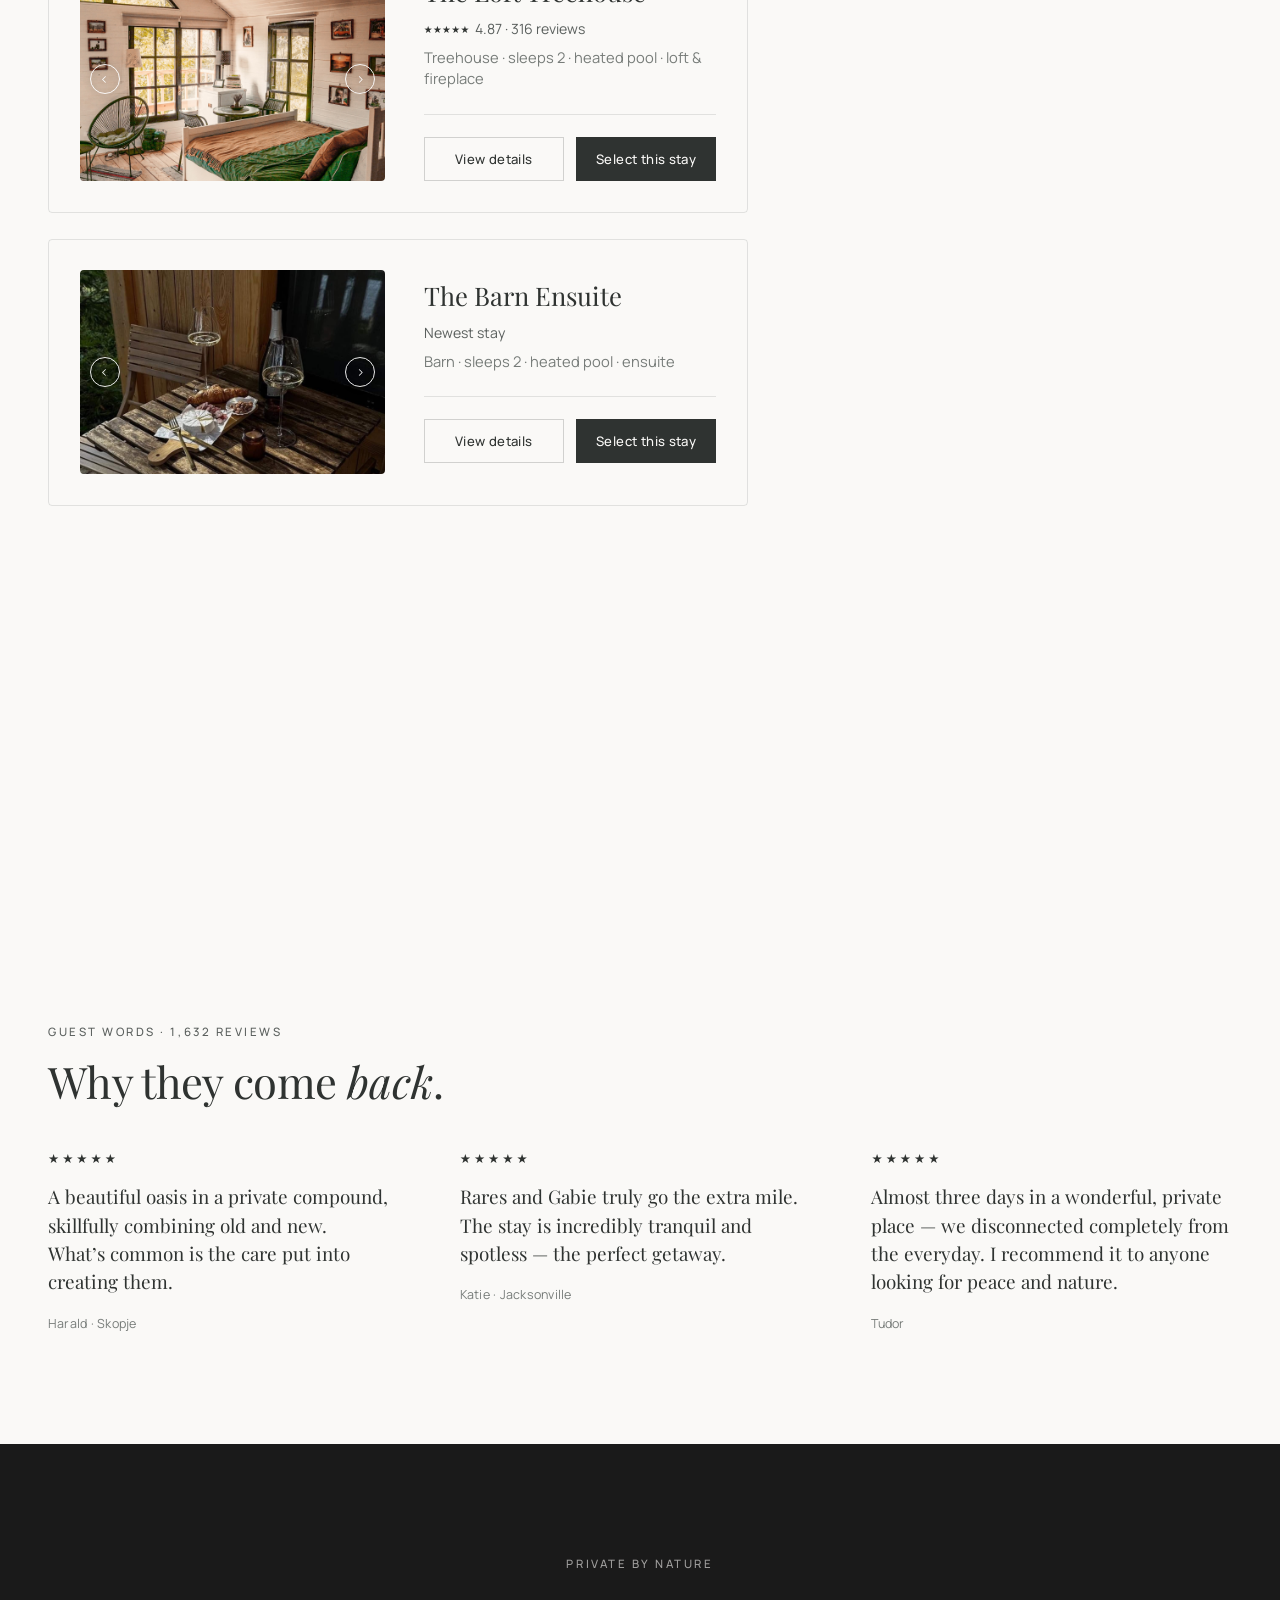
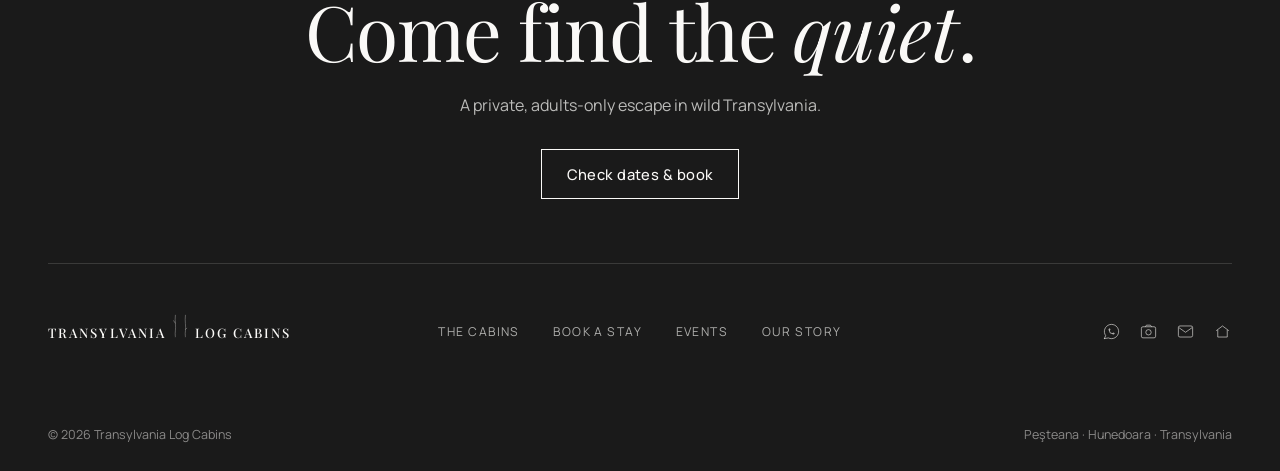
==== commit d92b0a99: "Wire the real hosts' WhatsApp (+353 86 229 1373) into the booking popup + events page WhatsApp butto" ====
--- a/book.html
+++ b/book.html
@@ -328,7 +328,7 @@
     if(back) back.addEventListener('click',function(){ goStep('1'); });
 
     // --- Review & send popup: check the info, edit the message, then hand off to WhatsApp ---
-    var HOST_WA='40737243214'; // Rares & Gabie's WhatsApp — confirm/replace
+    var HOST_WA='353862291373'; // Rares & Gabie's WhatsApp
     var modal=document.getElementById('reqModal'),
         rmSummary=document.getElementById('rmSummary'),
         rmPhone=document.getElementById('rmPhone'),
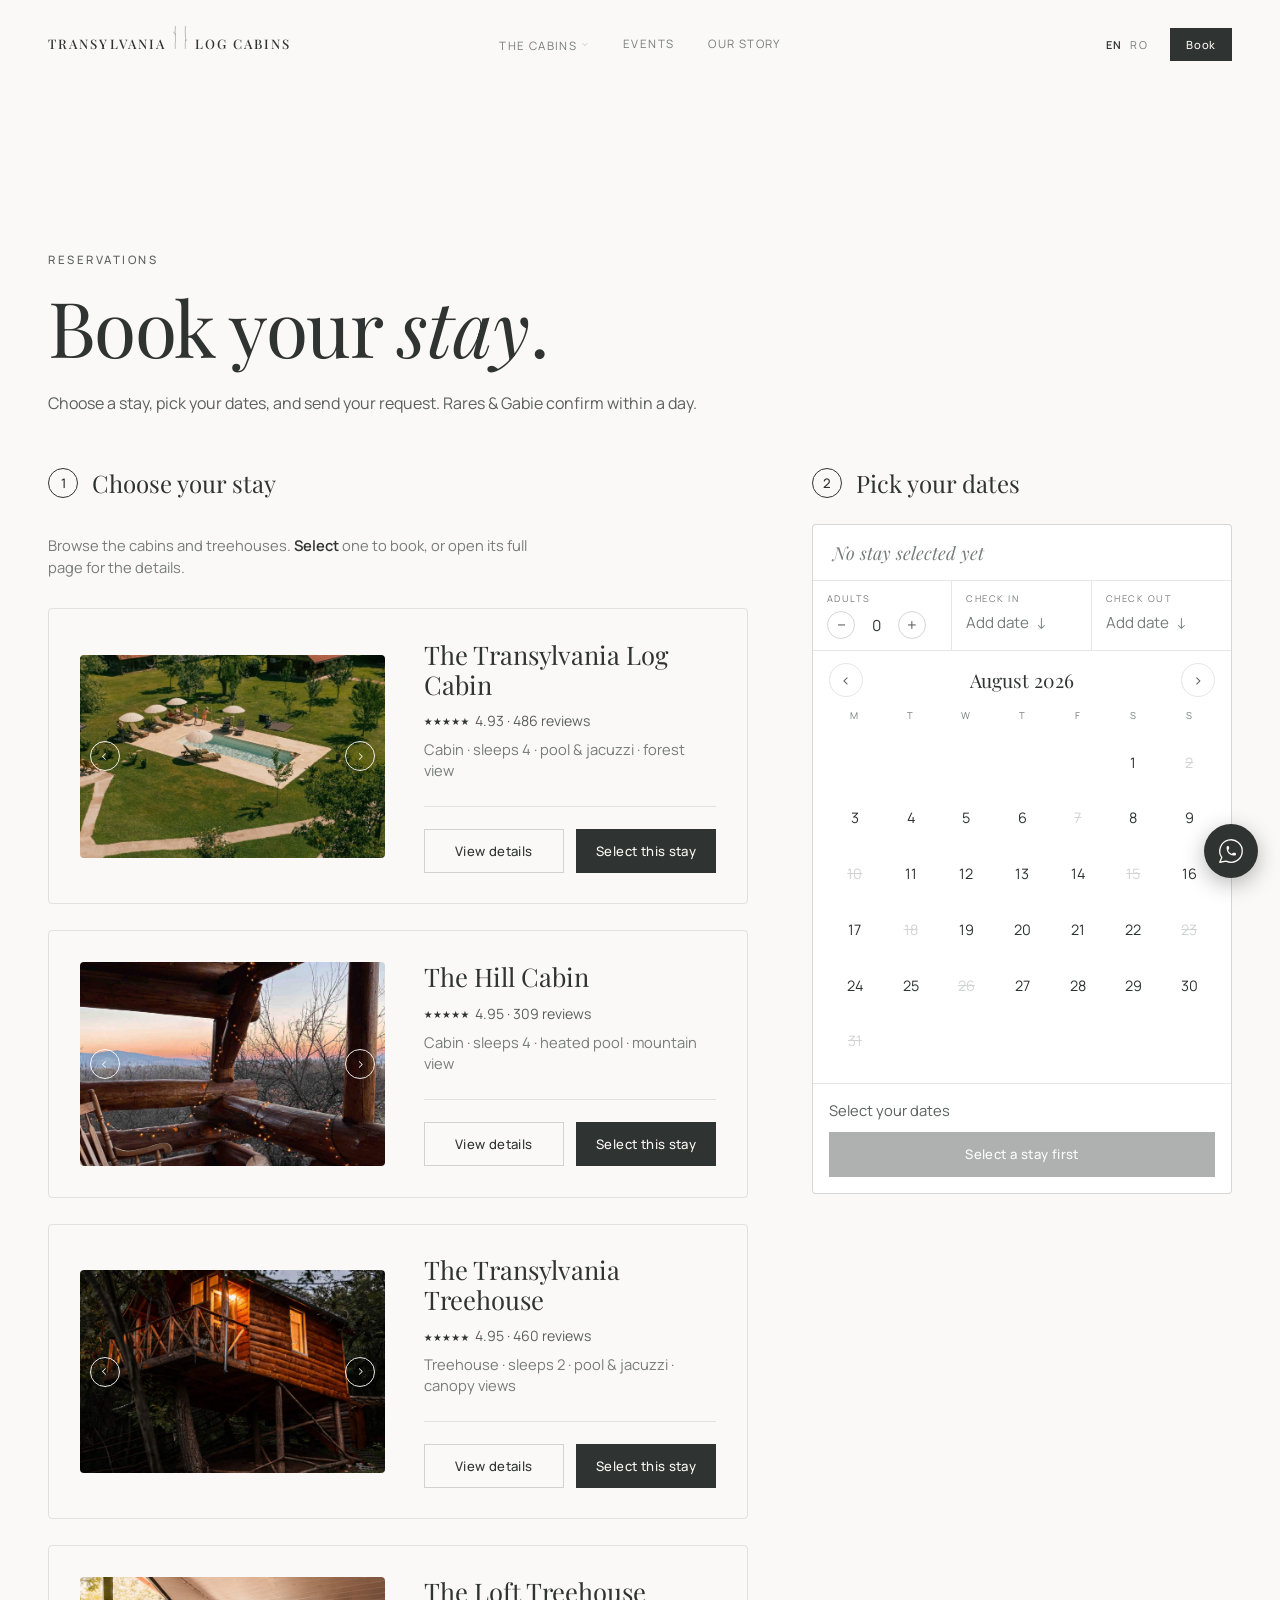
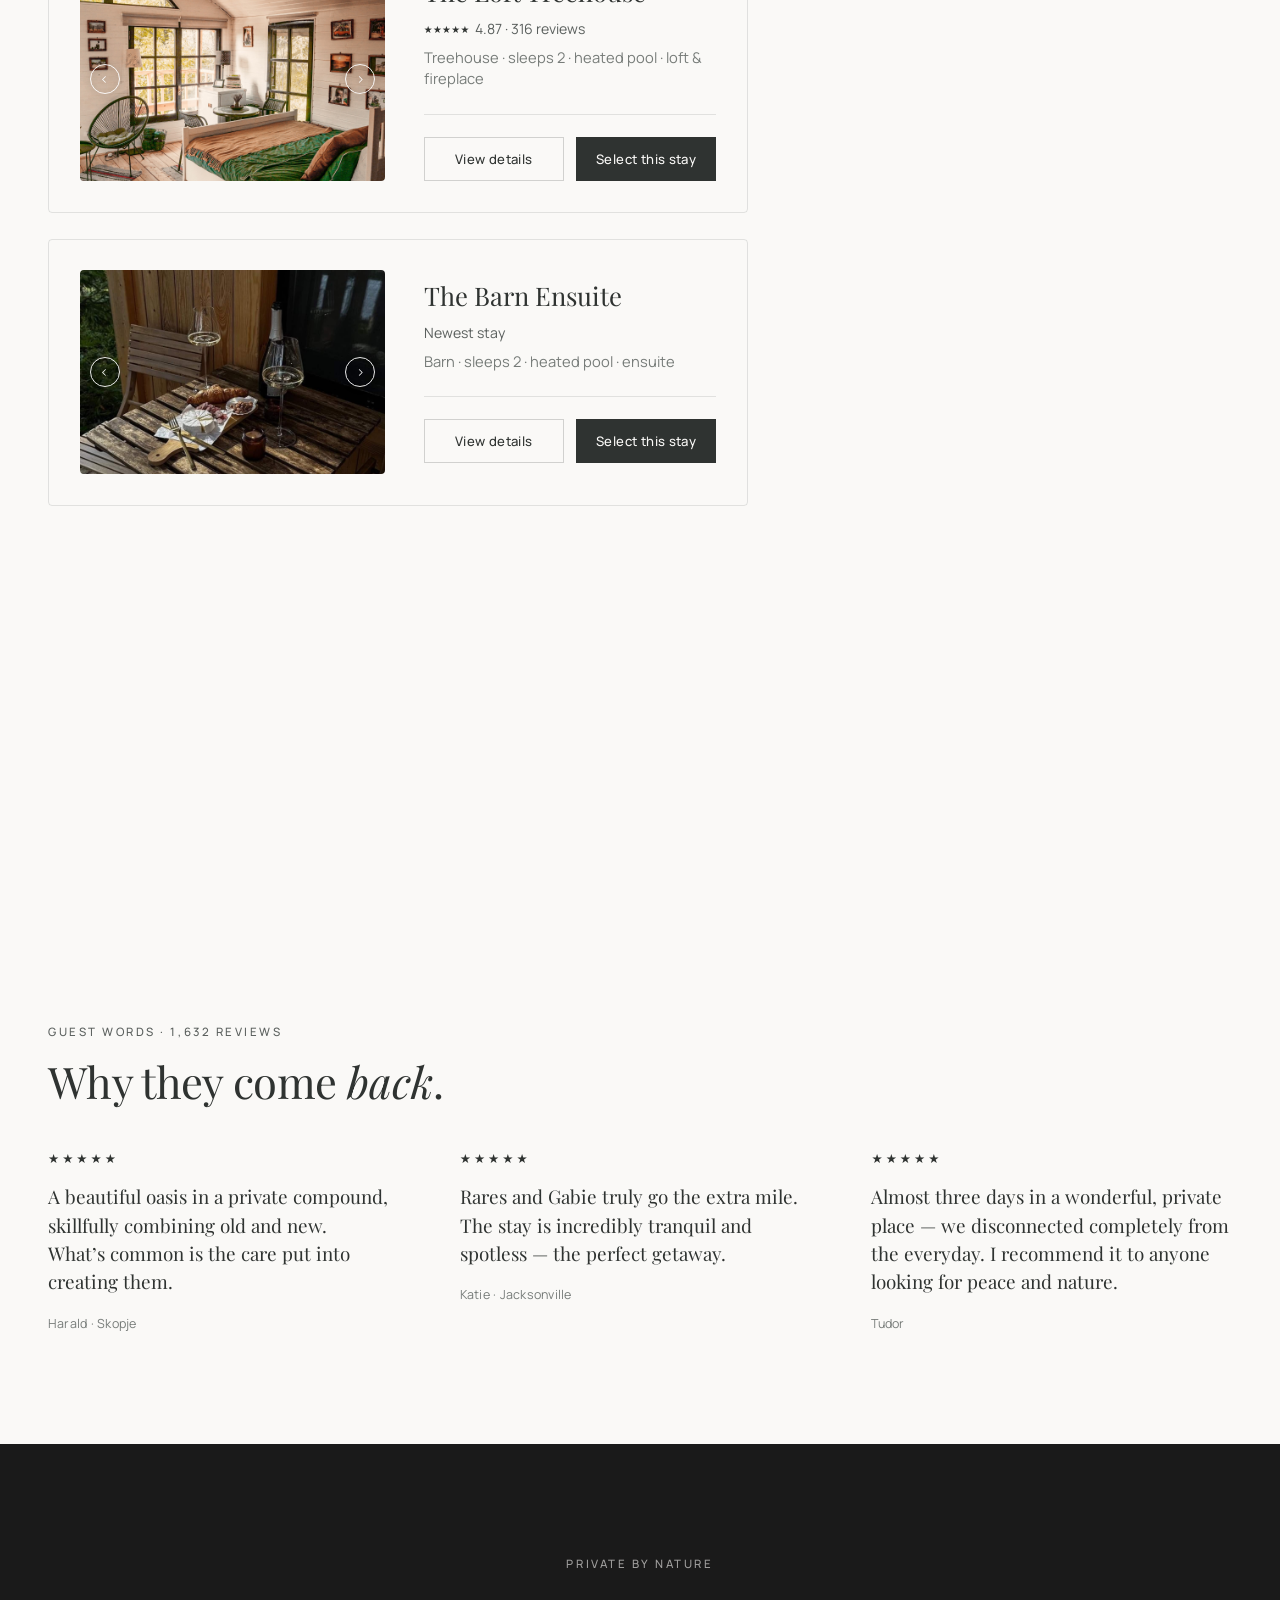
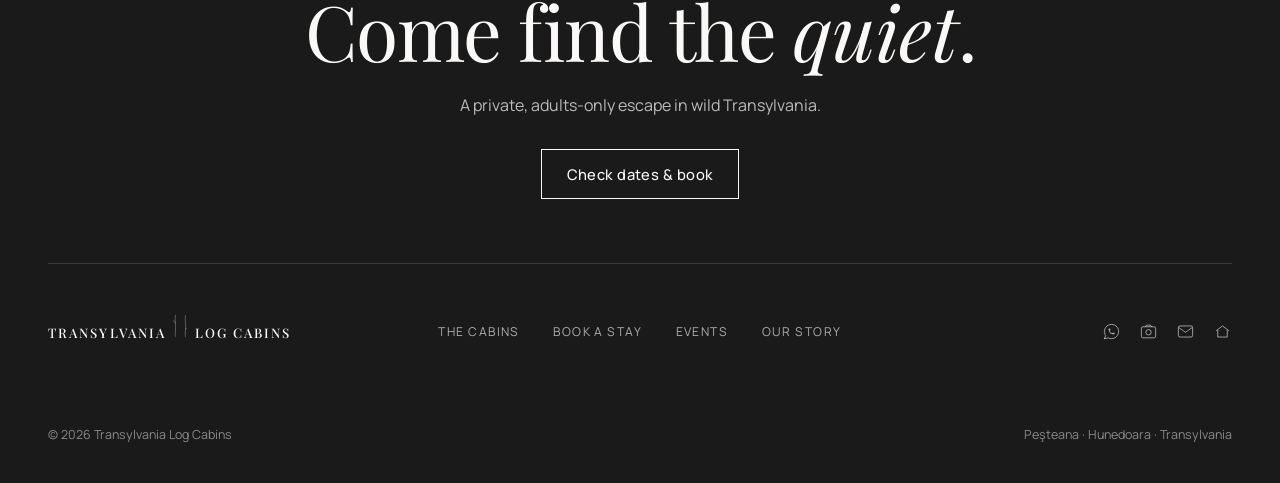
==== commit 9b75110b: "Booking popup: center the Send CTA text (justify-content:center; the flex .btn was left-aligning it)" ====
--- a/book.html
+++ b/book.html
@@ -9,7 +9,7 @@
   <link rel="preconnect" href="https://fonts.googleapis.com">
   <link rel="preconnect" href="https://fonts.gstatic.com" crossorigin>
   <link href="https://fonts.googleapis.com/css2?family=Manrope:wght@300;400;500;600&family=Playfair+Display:ital,wght@0,400;0,500;0,600;1,400&display=swap" rel="stylesheet">
-  <link rel="stylesheet" href="ds/tlc.css?v=224">
+  <link rel="stylesheet" href="ds/tlc.css?v=225">
 </head>
 <body>
   <div data-tlc-nav data-active="book"></div>
--- a/ds/tlc.css
+++ b/ds/tlc.css
@@ -544,7 +544,7 @@
 .rm-textarea{ resize:vertical; line-height:1.55; min-height:124px; }
 /* helper sits ABOVE the CTA so the button isn't crowded */
 .rm-actions{ display:flex; align-items:center; gap:18px; margin-top:32px; }
-.rm-send{ flex:1; text-align:center; }
+.rm-send{ flex:1; justify-content:center; text-align:center; }
 .btn.is-disabled{ opacity:.35; pointer-events:none; }
 .rm-back{ flex:0 0 auto; padding:6px 12px 6px 0; background:none; border:0; font-family:var(--font-body); font-size:.85rem; color:var(--ink-2); cursor:pointer; white-space:nowrap; transition:color .2s var(--ease); }
 .rm-back:hover{ color:var(--ink); }
